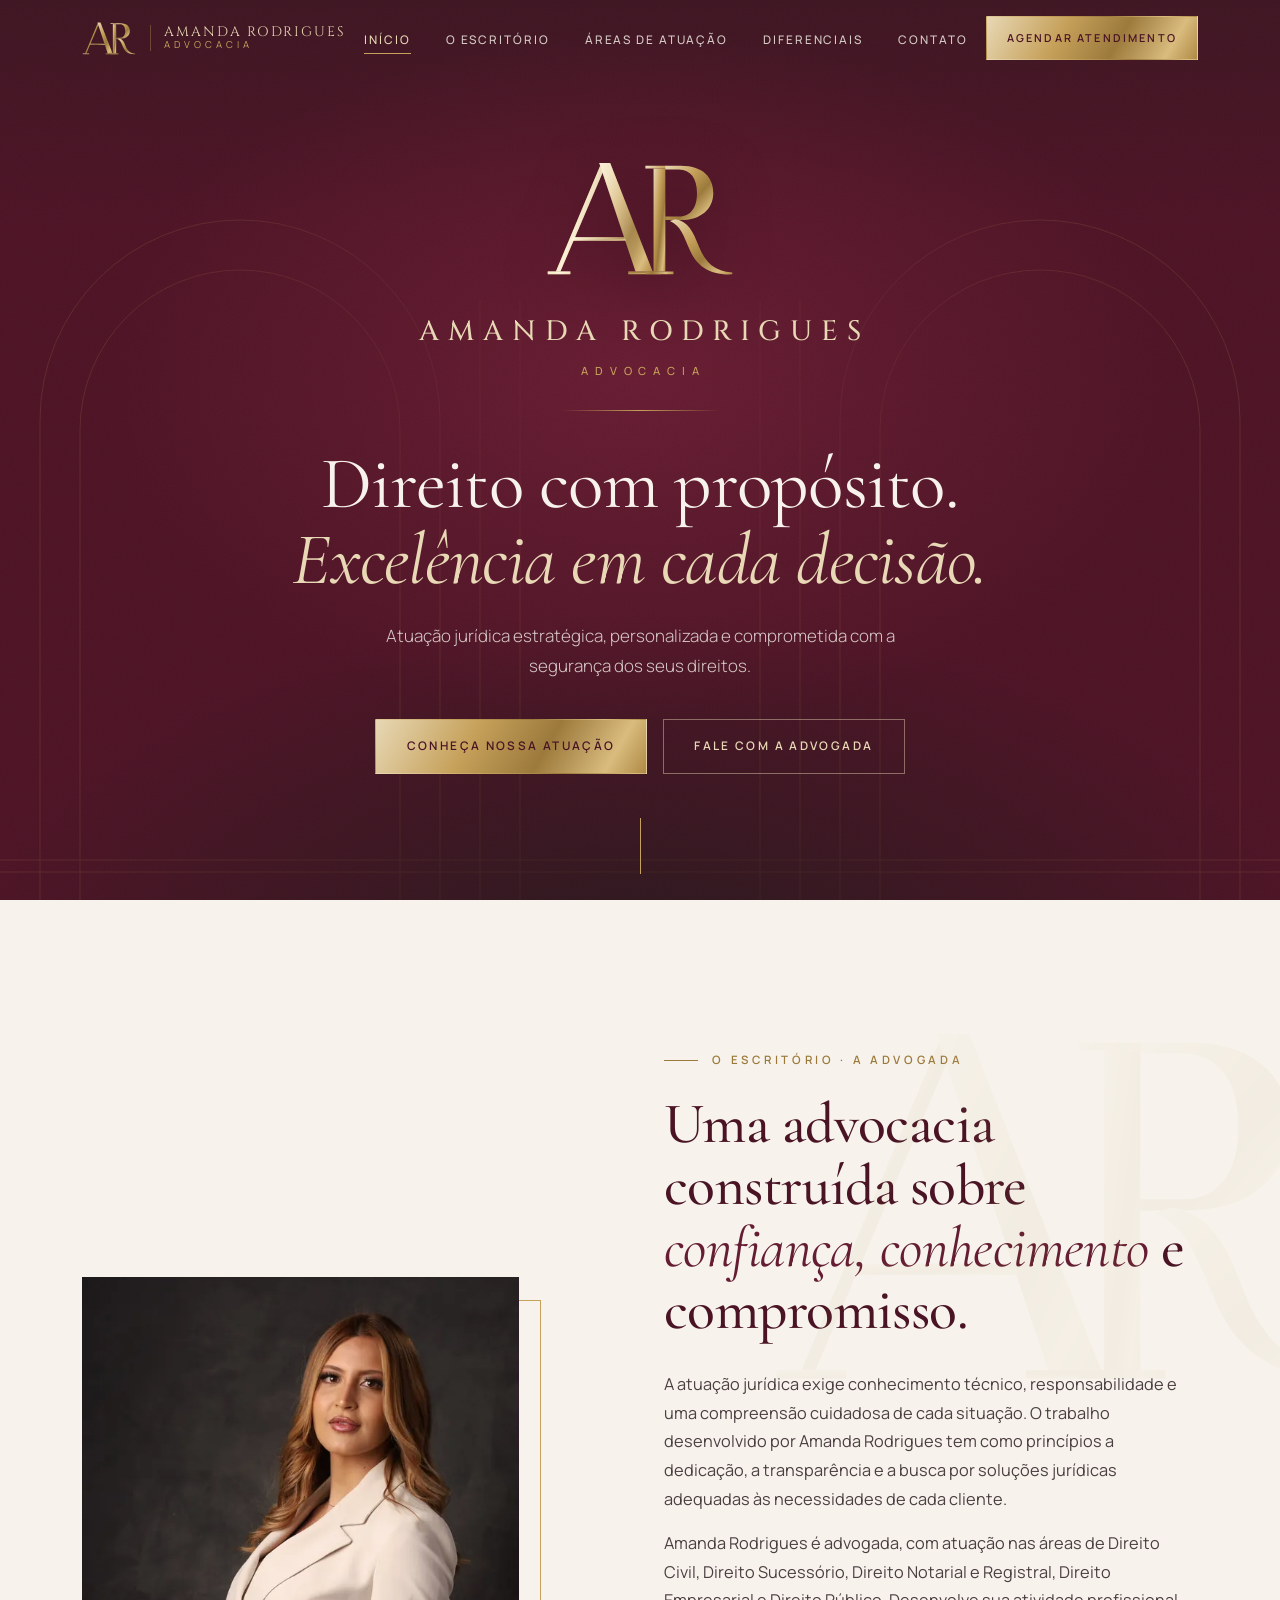
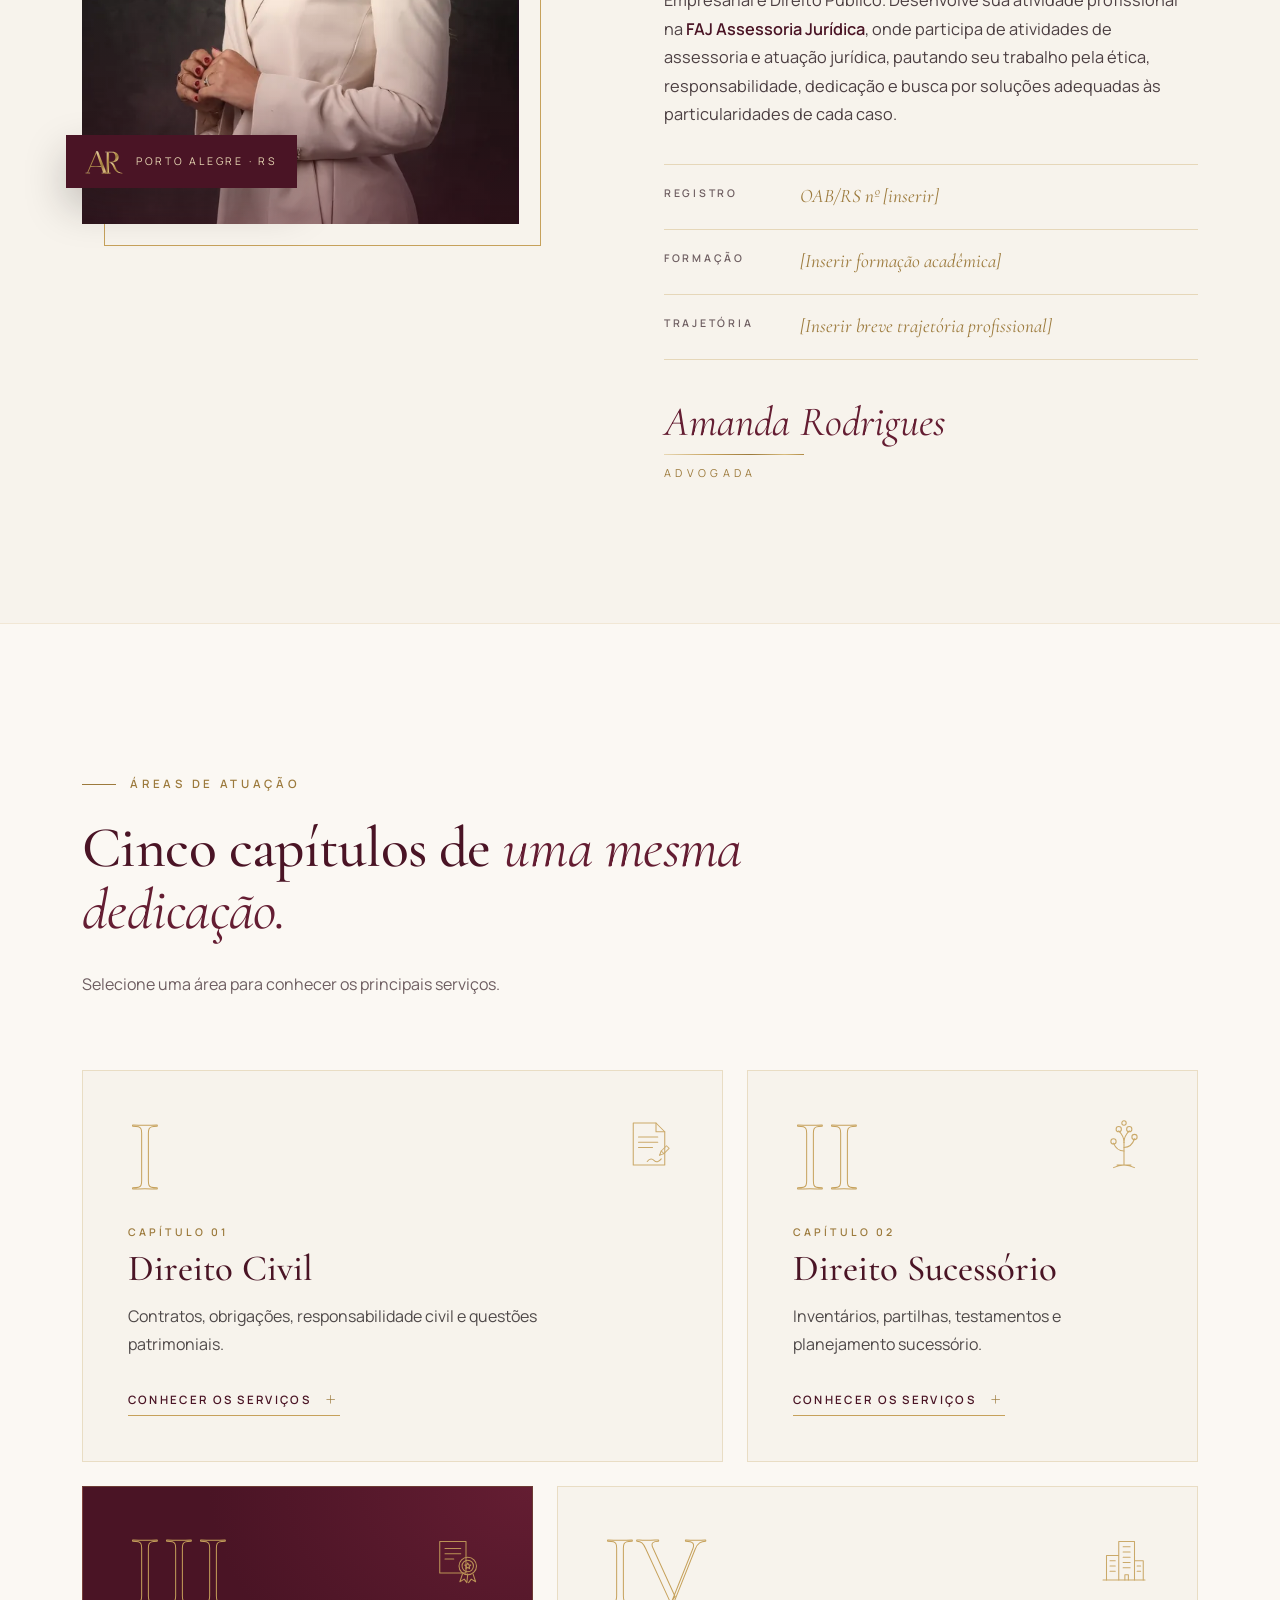
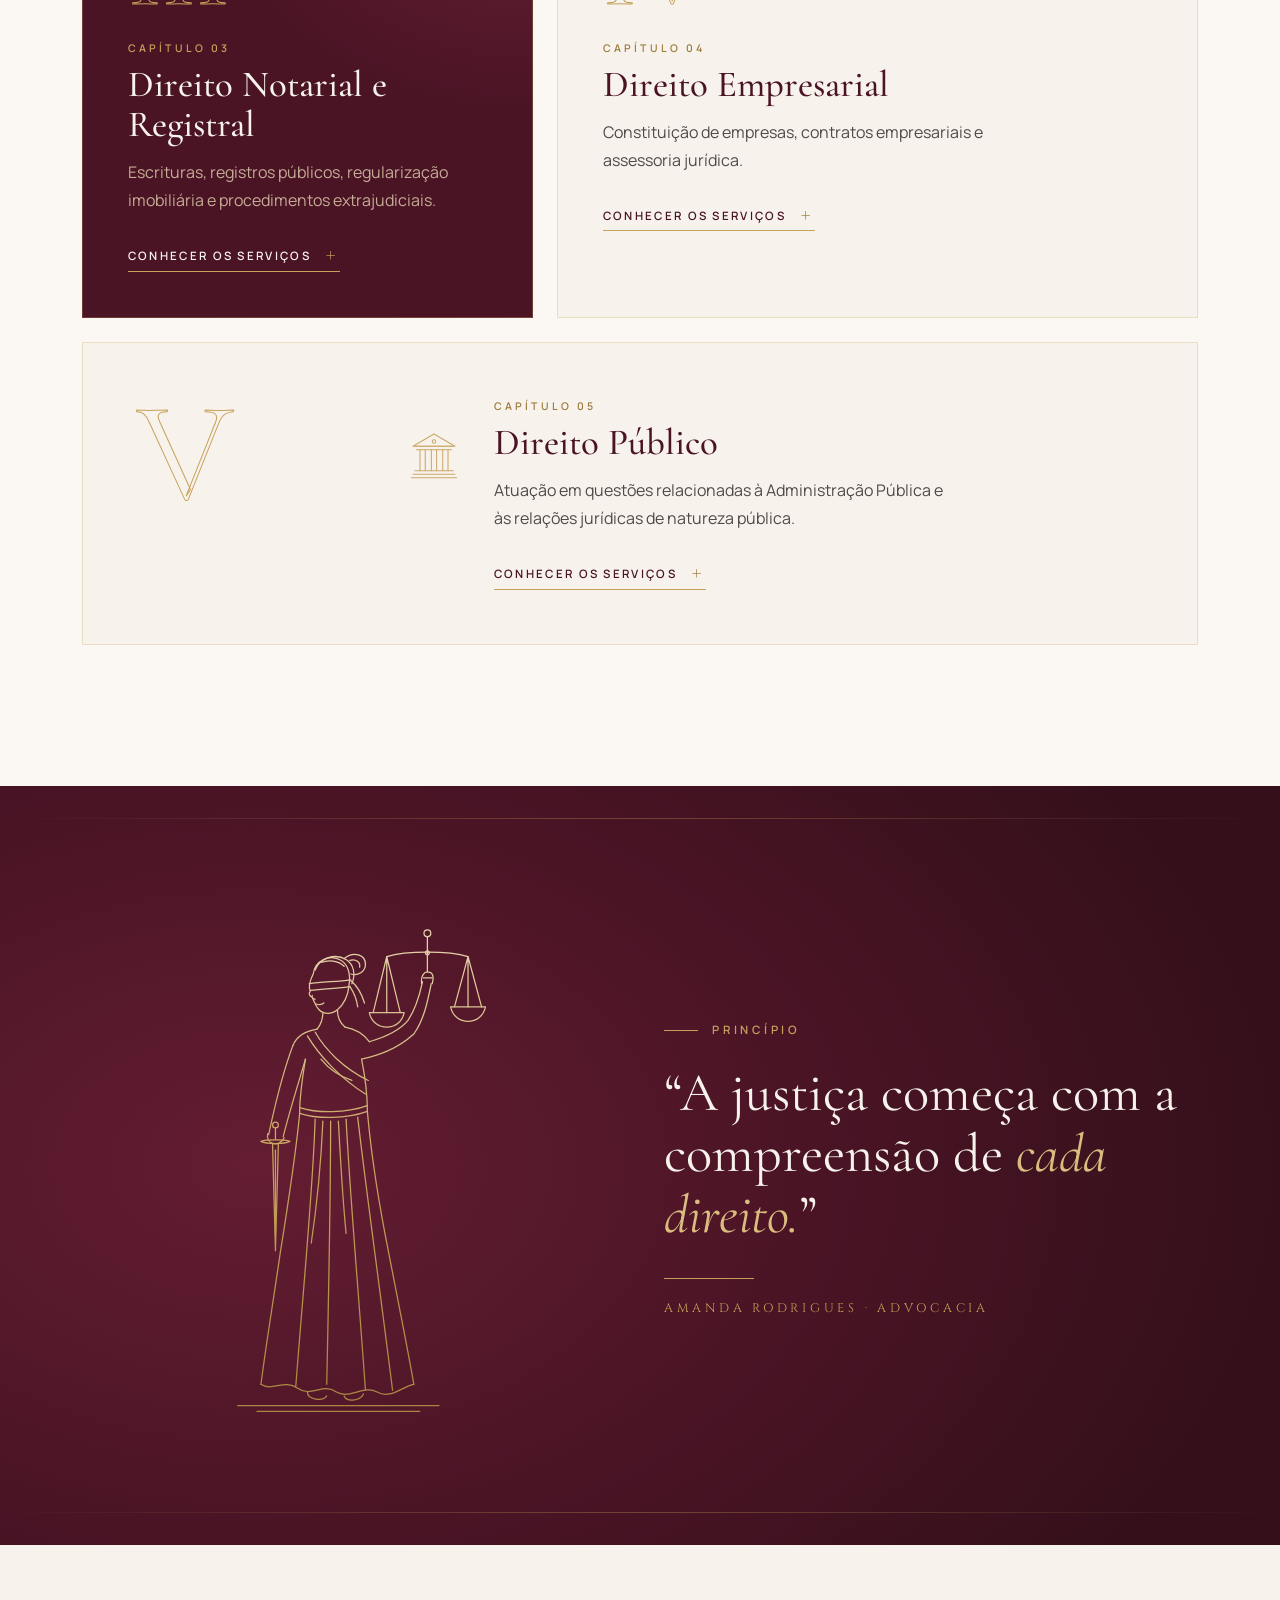
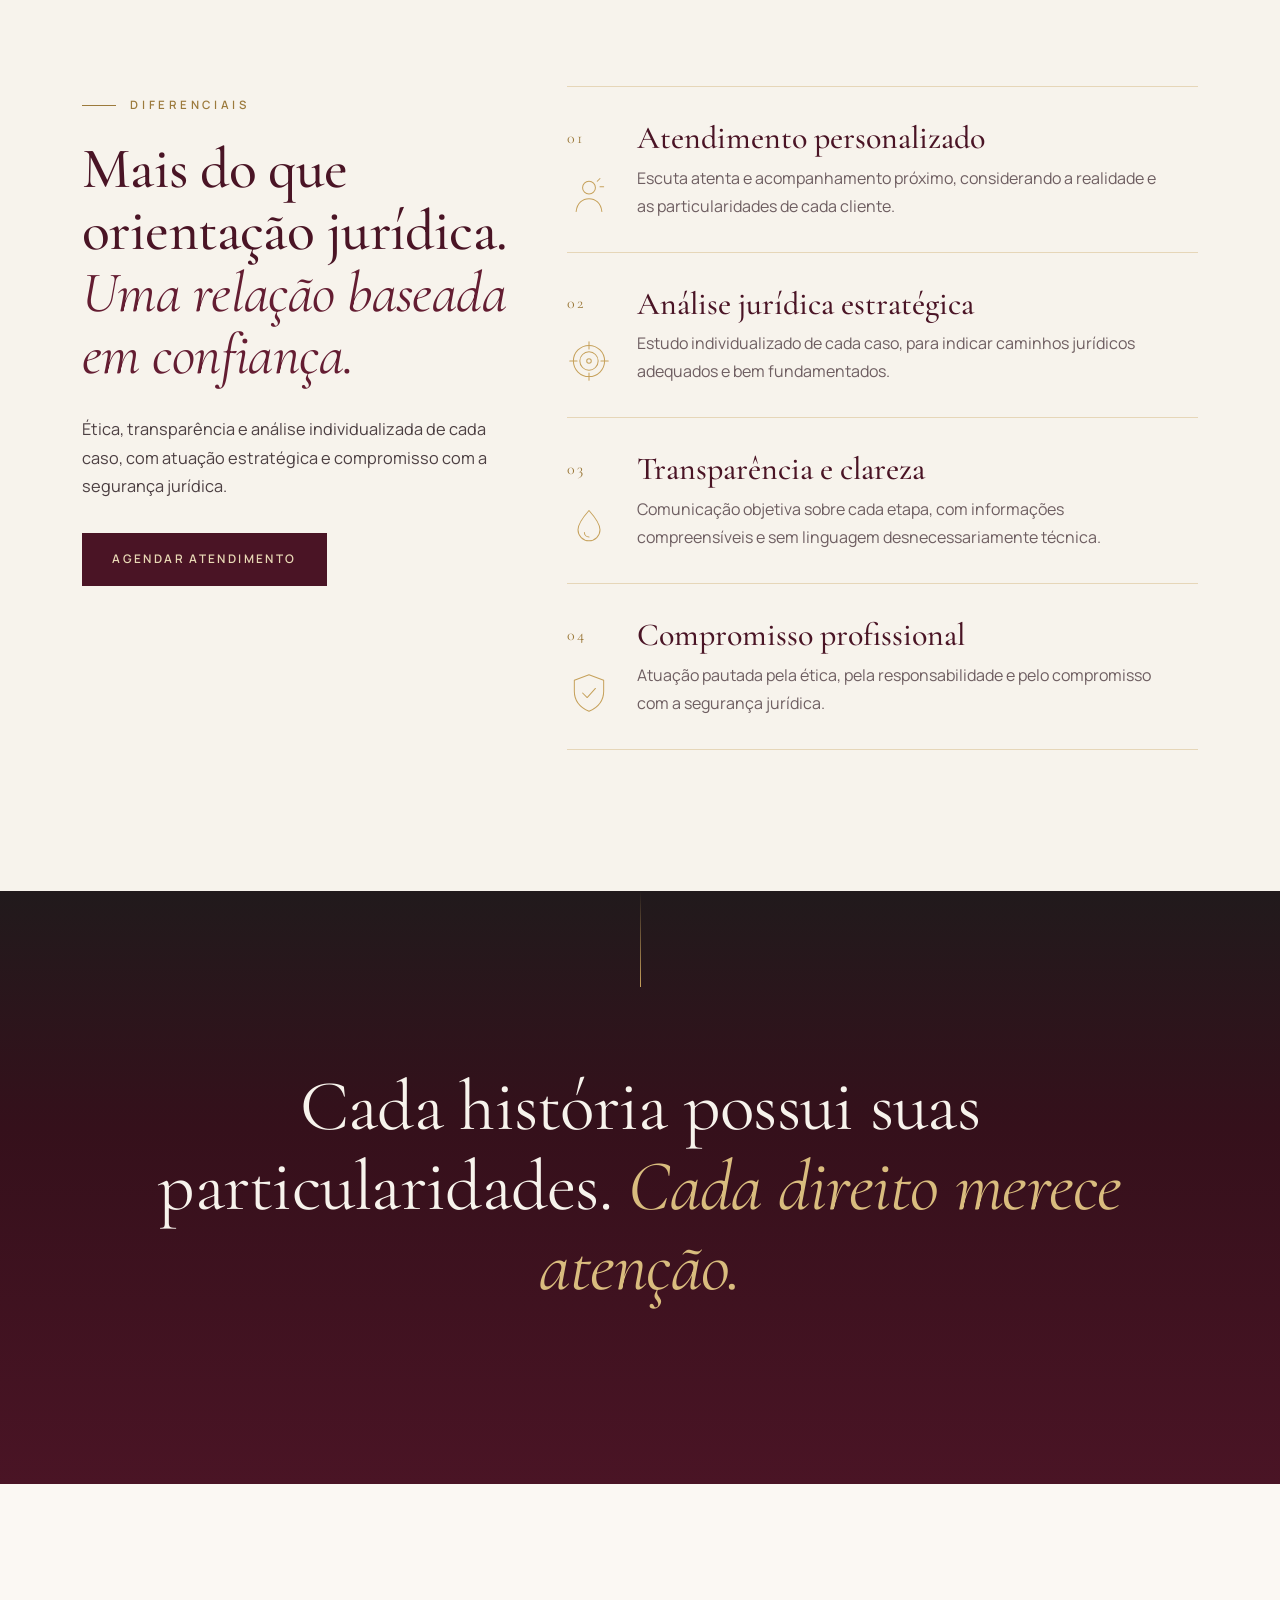
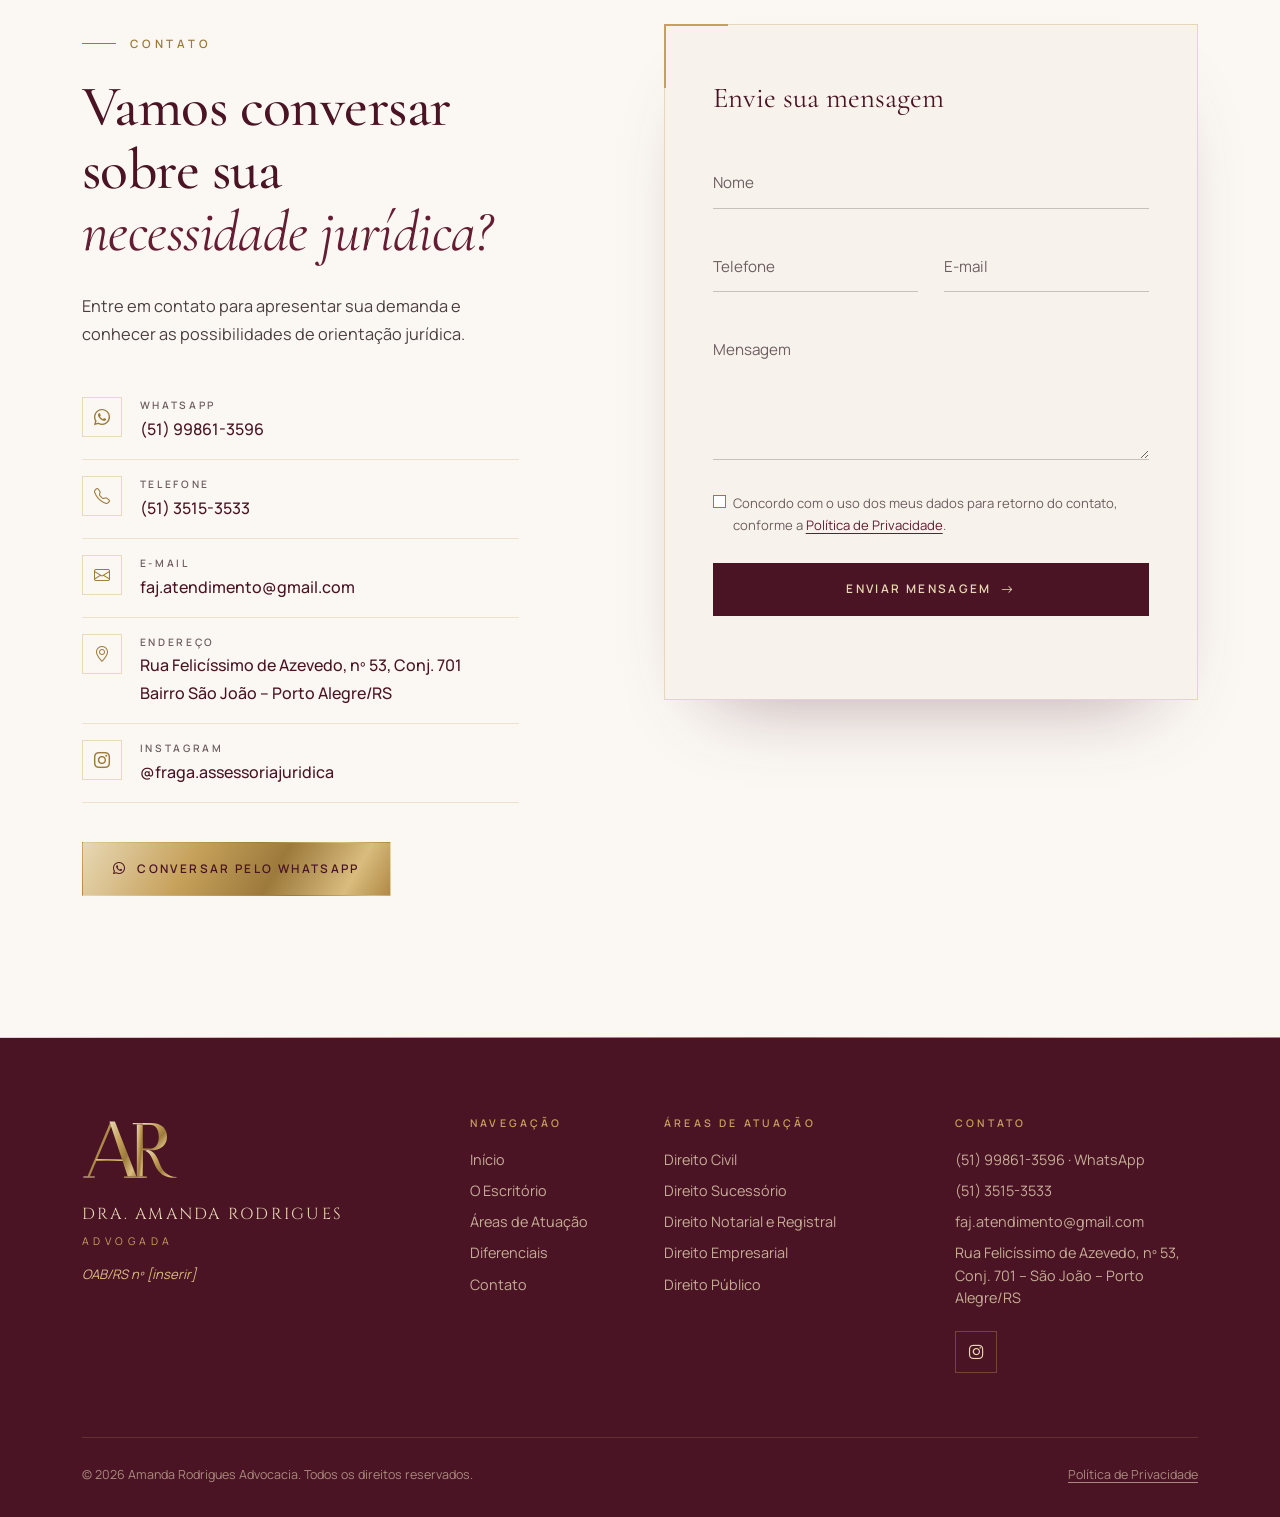
==== sites_clientes/amanda-rodrigues/site/index.html @ 47d26227 "Segundo cliente: site Amanda Rodrigues Advocacia dentro do portal - Site estático (ARsite) em sites_" ====
<!DOCTYPE html>
<html lang="pt-BR">
<head>
  <meta charset="UTF-8">
  <meta name="viewport" content="width=device-width, initial-scale=1">

  <!-- ===================== SEO ===================== -->
  <title>Amanda Rodrigues Advocacia | Advogada em Porto Alegre/RS</title>
  <meta name="description" content="Dra. Amanda Rodrigues, advogada em Porto Alegre/RS. Atuação em Direito Civil, Sucessório, Notarial e Registral, Empresarial e Público, com atendimento personalizado.">
  <meta name="author" content="Amanda Rodrigues Advocacia">
  <meta name="robots" content="index, follow">
  <meta name="theme-color" content="#4A1425">
  <!-- SUBSTITUIR "https://www.seudominio.com.br/" pelo domínio definitivo (aqui e nas tags abaixo) -->
  <link rel="canonical" href="https://www.seudominio.com.br/">

  <!-- Open Graph / redes sociais -->
  <meta property="og:type" content="website">
  <meta property="og:locale" content="pt_BR">
  <meta property="og:site_name" content="Amanda Rodrigues Advocacia">
  <meta property="og:title" content="Amanda Rodrigues Advocacia | Direito com propósito">
  <meta property="og:description" content="Atuação jurídica estratégica, personalizada e comprometida com a segurança dos seus direitos. Porto Alegre/RS.">
  <meta property="og:url" content="https://www.seudominio.com.br/">
  <meta property="og:image" content="https://www.seudominio.com.br/assets/img/branding/og-image.jpg">
  <meta property="og:image:width" content="1200">
  <meta property="og:image:height" content="630">
  <meta name="twitter:card" content="summary_large_image">

  <!-- Marca o documento como "com JavaScript" para ativar animações progressivas -->
  <script>document.documentElement.classList.add("js");</script>

  <!-- Ícones -->
  <link rel="icon" href="assets/img/branding/favicon.svg" type="image/svg+xml">
  <link rel="icon" href="assets/img/branding/favicon-32.png" sizes="32x32" type="image/png">
  <link rel="apple-touch-icon" href="assets/img/branding/apple-touch-icon.png">

  <!-- Fontes: Cormorant Garamond (editorial), Cinzel (nome/caixa-alta, como no cartão), Manrope (texto moderno) -->
  <link rel="preconnect" href="https://fonts.googleapis.com">
  <link rel="preconnect" href="https://fonts.gstatic.com" crossorigin>
  <link href="https://fonts.googleapis.com/css2?family=Cinzel:wght@500;600&family=Cormorant+Garamond:ital,wght@0,400;0,500;0,600;1,400;1,500&family=Manrope:wght@300;400;500;600&display=swap" rel="stylesheet">

  <!-- Bootstrap 5.3.3 + Bootstrap Icons 1.11.3 (hospedados localmente: sem dependência de CDN) -->
  <link rel="stylesheet" href="assets/vendor/bootstrap/bootstrap.min.css">
  <link rel="stylesheet" href="assets/vendor/bootstrap-icons/bootstrap-icons.min.css">

  <!-- Estilos do projeto -->
  <link rel="stylesheet" href="assets/css/style.css">

  <!-- Dados estruturados (Google) -->
  <script type="application/ld+json">
  {
    "@context": "https://schema.org",
    "@type": "LegalService",
    "name": "Amanda Rodrigues Advocacia",
    "description": "Advocacia em Direito Civil, Sucessório, Notarial e Registral, Empresarial e Público.",
    "url": "https://www.seudominio.com.br/",
    "image": "https://www.seudominio.com.br/assets/img/institucional/amanda-rodrigues-900.jpg",
    "telephone": "+55-51-3515-3533",
    "email": "faj.atendimento@gmail.com",
    "address": {
      "@type": "PostalAddress",
      "streetAddress": "Rua Felicíssimo de Azevedo, 53, Conj. 701",
      "addressLocality": "Porto Alegre",
      "addressRegion": "RS",
      "addressCountry": "BR"
    },
    "areaServed": "Porto Alegre/RS",
    "sameAs": ["https://www.instagram.com/fraga.assessoriajuridica/"]
  }
  </script>
</head>

<body>
  <a class="skip-link" href="#conteudo">Pular para o conteúdo</a>

  <!-- Símbolos SVG reutilizáveis (monograma AR) -->
  <svg width="0" height="0" class="visually-hidden" aria-hidden="true" focusable="false">
    <defs>
      <linearGradient id="ouro" x1="0" y1="0" x2="1" y2="1">
        <stop offset="0" stop-color="#E8D8B5"/><stop offset=".35" stop-color="#C6A15B"/>
        <stop offset=".62" stop-color="#9C7A3C"/><stop offset=".86" stop-color="#D9BC7E"/><stop offset="1" stop-color="#B08A45"/>
      </linearGradient>
      <symbol id="monograma" viewBox="0 0 210 140">
        <path d="M12 130 L17 130 L64 20 L61 13 Z"/>
        <path d="M60 10 L72 10 L119 130 L100 130 Z"/>
        <path d="M31 92 L88 92 L89.6 96 L29.3 96 Z"/>
        <path d="M3 130 H28 V133 H3 Z M92 130 H128 V133 H92 Z"/>
        <path d="M120 16 H133 V130 H120 Z"/>
        <path d="M111 13 H134 V16 H111 Z M111 130 H142 V133 H111 Z"/>
        <path fill-rule="evenodd" d="M133 13 H150 C176 13 186 27 186 43 C186 61 172 73 150 73 H133 V69 H148 C162 69 168 58 168 43 C168 27 161 17 148 17 H133 Z"/>
        <path d="M144 72 C158 74 164 86 170 102 C177 120 188 130 207 131 L207 133 C182 134 168 124 160 106 C153 90 150 79 138 74 Z"/>
      </symbol>
    </defs>
  </svg>

  <!-- ===================== MENU ===================== -->
  <header class="site-header" id="topo">
    <nav class="container-xl d-flex align-items-center justify-content-between" aria-label="Navegação principal">
      <a class="brand" href="#inicio" aria-label="Amanda Rodrigues Advocacia – início">
        <svg class="brand-mark" aria-hidden="true"><use href="#monograma" fill="url(#ouro)"/></svg>
        <span class="brand-text">
          <span class="brand-name">Amanda Rodrigues</span>
          <span class="brand-sub">Advocacia</span>
        </span>
      </a>

      <ul class="nav-links d-none d-lg-flex">
        <li><a href="#inicio">Início</a></li>
        <li><a href="#escritorio">O Escritório</a></li>
        <li><a href="#areas">Áreas de Atuação</a></li>
        <li><a href="#diferenciais">Diferenciais</a></li>
        <li><a href="#contato">Contato</a></li>
      </ul>

      <div class="d-flex align-items-center gap-3">
        <a class="btn-gold btn-sm-gold d-none d-md-inline-flex" href="#contato">Agendar atendimento</a>
        <button class="menu-toggle d-lg-none" type="button" data-bs-toggle="offcanvas" data-bs-target="#menuMobile" aria-controls="menuMobile" aria-label="Abrir menu">
          <span></span><span></span><span></span>
        </button>
      </div>
    </nav>
  </header>

  <!-- Menu lateral (celular/tablet) -->
  <div class="offcanvas offcanvas-end menu-mobile" tabindex="-1" id="menuMobile" aria-labelledby="menuMobileTitulo">
    <div class="offcanvas-header">
      <svg class="brand-mark" aria-hidden="true"><use href="#monograma" fill="url(#ouro)"/></svg>
      <h2 class="visually-hidden" id="menuMobileTitulo">Menu</h2>
      <button type="button" class="menu-close" data-bs-dismiss="offcanvas" aria-label="Fechar menu"><i class="bi bi-x-lg"></i></button>
    </div>
    <div class="offcanvas-body d-flex flex-column">
      <ol class="menu-mobile-links">
        <li><a href="#inicio" data-bs-dismiss="offcanvas"><span>01</span>Início</a></li>
        <li><a href="#escritorio" data-bs-dismiss="offcanvas"><span>02</span>O Escritório</a></li>
        <li><a href="#areas" data-bs-dismiss="offcanvas"><span>03</span>Áreas de Atuação</a></li>
        <li><a href="#diferenciais" data-bs-dismiss="offcanvas"><span>04</span>Diferenciais</a></li>
        <li><a href="#contato" data-bs-dismiss="offcanvas"><span>05</span>Contato</a></li>
      </ol>
      <div class="mt-auto">
        <a class="btn-gold w-100 justify-content-center" href="#contato" data-bs-dismiss="offcanvas">Agendar atendimento</a>
        <p class="menu-mobile-contato">
          <a href="tel:+555135153533">(51) 3515-3533</a> · <a href="https://wa.me/5551998613596" target="_blank" rel="noopener">WhatsApp</a><br>
          <a href="mailto:faj.atendimento@gmail.com">faj.atendimento@gmail.com</a>
        </p>
      </div>
    </div>
  </div>

  <main id="conteudo">

    <!-- ===================== 1. ABERTURA ===================== -->
    <section class="hero" id="inicio" aria-label="Apresentação">
      <!-- Fundo: textura + composição arquitetônica em linhas -->
      <div class="hero-bg" aria-hidden="true">
        <svg class="hero-arch" viewBox="0 0 1440 900" preserveAspectRatio="xMidYMid slice">
          <g fill="none" stroke="#C6A15B" stroke-width="1">
            <path d="M120 900V420a200 200 0 0 1 400 0v480"/>
            <path d="M160 900V430a160 160 0 0 1 320 0v470"/>
            <path d="M920 900V420a200 200 0 0 1 400 0v480"/>
            <path d="M960 900V430a160 160 0 0 1 320 0v470"/>
            <path d="M0 860H1440M0 872H1440"/>
            <path d="M560 900V300M880 900V300M600 900V300M840 900V300"/>
          </g>
        </svg>
        <div class="hero-glow"></div>
        <div class="hero-grain"></div>
      </div>

      <div class="container hero-inner text-center">
        <div class="hero-mark" aria-hidden="true">
          <svg viewBox="0 0 210 140">
            <defs>
              <!-- reflexo dourado que percorre as letras -->
              <linearGradient id="brilho" gradientUnits="userSpaceOnUse" x1="-260" y1="0" x2="-120" y2="40">
                <stop offset="0" stop-color="#FFF6DF" stop-opacity="0"/>
                <stop offset=".5" stop-color="#FFF6DF" stop-opacity=".95"/>
                <stop offset="1" stop-color="#FFF6DF" stop-opacity="0"/>
                <animate id="brilhoA" attributeName="x1" values="-260;300" dur="2.2s" begin="1.4s;brilhoA.end+7s" fill="freeze"/>
                <animate attributeName="x2" values="-120;440" dur="2.2s" begin="1.4s;brilhoA.end+7s" fill="freeze"/>
              </linearGradient>
            </defs>
            <use href="#monograma" fill="url(#ouro)"/>
            <use href="#monograma" fill="url(#brilho)"/>
          </svg>
        </div>
        <p class="hero-name"><span>Amanda Rodrigues</span></p>
        <p class="hero-sub">Advocacia</p>
        <span class="hero-line" aria-hidden="true"></span>

        <h1 class="hero-title">Direito com propósito.<br><em>Excelência em cada decisão.</em></h1>
        <p class="hero-lead">Atuação jurídica estratégica, personalizada e comprometida com a segurança dos seus direitos.</p>

        <div class="hero-ctas">
          <a class="btn-gold" href="#areas">Conheça nossa atuação</a>
          <a class="btn-ghost" href="#contato">Fale com a advogada</a>
        </div>
      </div>

      <a class="hero-scroll" href="#escritorio" aria-label="Rolar para a próxima seção"><span></span></a>
    </section>

    <!-- ===================== 2. INSTITUCIONAL ===================== -->
    <section class="about section-pad" id="escritorio" aria-labelledby="about-title">
      <div class="container">
        <div class="row g-5 align-items-center">
          <div class="col-lg-5 reveal" data-reveal="left">
            <figure class="about-photo">
              <span class="about-frame" aria-hidden="true"></span>
              <!-- Foto profissional (pode ser substituída mantendo os mesmos nomes de arquivo) -->
              <picture>
                <source type="image/webp" srcset="assets/img/institucional/amanda-rodrigues-600.webp 600w, assets/img/institucional/amanda-rodrigues-900.webp 900w" sizes="(min-width: 992px) 40vw, 90vw">
                <img src="assets/img/institucional/amanda-rodrigues-900.jpg" srcset="assets/img/institucional/amanda-rodrigues-600.jpg 600w, assets/img/institucional/amanda-rodrigues-900.jpg 900w" sizes="(min-width: 992px) 40vw, 90vw" width="900" height="1351" loading="lazy" decoding="async" alt="Dra. Amanda Rodrigues, advogada, em retrato profissional">
              </picture>
              <figcaption class="about-tag">
                <svg aria-hidden="true"><use href="#monograma" fill="url(#ouro)"/></svg>
                <span>Porto Alegre · RS</span>
              </figcaption>
            </figure>
          </div>

          <div class="col-lg-6 offset-lg-1">
            <p class="eyebrow reveal">O Escritório · A Advogada</p>
            <h2 class="section-title reveal" id="about-title">Uma advocacia construída sobre <em>confiança, conhecimento</em> e compromisso.</h2>
            <p class="about-text reveal">A atuação jurídica exige conhecimento técnico, responsabilidade e uma compreensão cuidadosa de cada situação. O trabalho desenvolvido por Amanda Rodrigues tem como princípios a dedicação, a transparência e a busca por soluções jurídicas adequadas às necessidades de cada cliente.</p>
            <p class="about-text reveal">Amanda Rodrigues é advogada, com atuação nas áreas de Direito Civil, Direito Sucessório, Direito Notarial e Registral, Direito Empresarial e Direito Público. Desenvolve sua atividade profissional na <strong>FAJ Assessoria Jurídica</strong>, onde participa de atividades de assessoria e atuação jurídica, pautando seu trabalho pela ética, responsabilidade, dedicação e busca por soluções adequadas às particularidades de cada caso.</p>

            <!--
              ESPAÇO RESERVADO: formação, trajetória e registro na OAB.
              Preencha com as informações reais da advogada antes de publicar.
              (O número de inscrição na OAB é obrigatório na publicidade da advocacia.)
            -->
            <dl class="about-facts reveal">
              <div><dt>Registro</dt><dd data-placeholder>OAB/RS nº [inserir]</dd></div>
              <div><dt>Formação</dt><dd data-placeholder>[Inserir formação acadêmica]</dd></div>
              <div><dt>Trajetória</dt><dd data-placeholder>[Inserir breve trajetória profissional]</dd></div>
            </dl>

            <div class="signature reveal">
              <span class="signature-name">Amanda Rodrigues</span>
              <span class="signature-role">Advogada</span>
            </div>
          </div>
        </div>
      </div>
    </section>

    <!-- ===================== 3. ÁREAS DE ATUAÇÃO ===================== -->
    <section class="areas section-pad" id="areas" aria-labelledby="areas-title">
      <div class="container">
        <header class="areas-head">
          <p class="eyebrow reveal">Áreas de Atuação</p>
          <h2 class="section-title reveal" id="areas-title">Cinco capítulos de <em>uma mesma dedicação.</em></h2>
          <p class="areas-intro reveal">Selecione uma área para conhecer os principais serviços.</p>
        </header>

        <div class="chapters">
          <!-- Capítulo I -->
          <article class="chapter chapter--wide reveal" id="direito-civil">
            <div class="chapter-top">
              <span class="chapter-num" aria-hidden="true">I</span>
              <img class="chapter-icon" src="assets/img/areas-atuacao/direito-civil.svg" alt="" width="64" height="64" loading="lazy">
            </div>
            <p class="chapter-label">Capítulo 01</p>
            <h3 class="chapter-title">Direito Civil</h3>
            <p class="chapter-desc">Contratos, obrigações, responsabilidade civil e questões patrimoniais.</p>
            <button class="chapter-toggle" type="button" aria-expanded="false" aria-controls="srv-civil">
              <span>Conhecer os serviços</span><i class="bi bi-plus-lg" aria-hidden="true"></i>
            </button>
            <div class="chapter-panel" id="srv-civil"><div class="chapter-panel-inner">
              <ul>
                <li>Elaboração e análise de contratos</li>
                <li>Obrigações e relações civis</li>
                <li>Responsabilidade civil</li>
                <li>Questões patrimoniais</li>
                <li>Indenizações e conflitos civis</li>
              </ul>
              <a class="chapter-cta" data-wa="Olá, Dra. Amanda! Vim pelo site e gostaria de orientação em Direito Civil." href="https://wa.me/5551998613596">Conversar sobre esta área <i class="bi bi-arrow-right"></i></a></div>
            </div>
          </article>

          <!-- Capítulo II -->
          <article class="chapter chapter--tall reveal" id="direito-sucessorio">
            <div class="chapter-top">
              <span class="chapter-num" aria-hidden="true">II</span>
              <img class="chapter-icon" src="assets/img/areas-atuacao/direito-sucessorio.svg" alt="" width="64" height="64" loading="lazy">
            </div>
            <p class="chapter-label">Capítulo 02</p>
            <h3 class="chapter-title">Direito Sucessório</h3>
            <p class="chapter-desc">Inventários, partilhas, testamentos e planejamento sucessório.</p>
            <button class="chapter-toggle" type="button" aria-expanded="false" aria-controls="srv-sucessorio">
              <span>Conhecer os serviços</span><i class="bi bi-plus-lg" aria-hidden="true"></i>
            </button>
            <div class="chapter-panel" id="srv-sucessorio"><div class="chapter-panel-inner">
              <ul>
                <li>Inventários judiciais e extrajudiciais</li>
                <li>Partilha de bens</li>
                <li>Testamentos</li>
                <li>Planejamento sucessório</li>
                <li>Orientação jurídica para herdeiros</li>
              </ul>
              <a class="chapter-cta" data-wa="Olá, Dra. Amanda! Vim pelo site e gostaria de orientação em Direito Sucessório." href="https://wa.me/5551998613596">Conversar sobre esta área <i class="bi bi-arrow-right"></i></a></div>
            </div>
          </article>

          <!-- Capítulo III -->
          <article class="chapter chapter--dark reveal" id="direito-notarial-registral">
            <div class="chapter-top">
              <span class="chapter-num" aria-hidden="true">III</span>
              <img class="chapter-icon" src="assets/img/areas-atuacao/direito-notarial-registral.svg" alt="" width="64" height="64" loading="lazy">
            </div>
            <p class="chapter-label">Capítulo 03</p>
            <h3 class="chapter-title">Direito Notarial e Registral</h3>
            <p class="chapter-desc">Escrituras, registros públicos, regularização imobiliária e procedimentos extrajudiciais.</p>
            <button class="chapter-toggle" type="button" aria-expanded="false" aria-controls="srv-notarial">
              <span>Conhecer os serviços</span><i class="bi bi-plus-lg" aria-hidden="true"></i>
            </button>
            <div class="chapter-panel" id="srv-notarial"><div class="chapter-panel-inner">
              <ul>
                <li>Escrituras públicas</li>
                <li>Registros públicos</li>
                <li>Regularização imobiliária</li>
                <li>Retificações registrais</li>
                <li>Procedimentos extrajudiciais</li>
              </ul>
              <a class="chapter-cta" data-wa="Olá, Dra. Amanda! Vim pelo site e gostaria de orientação em Direito Notarial e Registral." href="https://wa.me/5551998613596">Conversar sobre esta área <i class="bi bi-arrow-right"></i></a></div>
            </div>
          </article>

          <!-- Capítulo IV -->
          <article class="chapter reveal" id="direito-empresarial">
            <div class="chapter-top">
              <span class="chapter-num" aria-hidden="true">IV</span>
              <img class="chapter-icon" src="assets/img/areas-atuacao/direito-empresarial.svg" alt="" width="64" height="64" loading="lazy">
            </div>
            <p class="chapter-label">Capítulo 04</p>
            <h3 class="chapter-title">Direito Empresarial</h3>
            <p class="chapter-desc">Constituição de empresas, contratos empresariais e assessoria jurídica.</p>
            <button class="chapter-toggle" type="button" aria-expanded="false" aria-controls="srv-empresarial">
              <span>Conhecer os serviços</span><i class="bi bi-plus-lg" aria-hidden="true"></i>
            </button>
            <div class="chapter-panel" id="srv-empresarial"><div class="chapter-panel-inner">
              <ul>
                <li>Constituição de empresas</li>
                <li>Contratos empresariais</li>
                <li>Assessoria jurídica empresarial</li>
                <li>Organização societária</li>
                <li>Consultoria preventiva</li>
              </ul>
              <a class="chapter-cta" data-wa="Olá, Dra. Amanda! Vim pelo site e gostaria de orientação em Direito Empresarial." href="https://wa.me/5551998613596">Conversar sobre esta área <i class="bi bi-arrow-right"></i></a></div>
            </div>
          </article>

          <!-- Capítulo V -->
          <article class="chapter chapter--full reveal" id="direito-publico">
            <div class="chapter-top">
              <span class="chapter-num" aria-hidden="true">V</span>
              <img class="chapter-icon" src="assets/img/areas-atuacao/direito-publico.svg" alt="" width="64" height="64" loading="lazy">
            </div>
            <div class="chapter-body">
              <p class="chapter-label">Capítulo 05</p>
              <h3 class="chapter-title">Direito Público</h3>
              <p class="chapter-desc">Atuação em questões relacionadas à Administração Pública e às relações jurídicas de natureza pública.</p>
              <button class="chapter-toggle" type="button" aria-expanded="false" aria-controls="srv-publico">
                <span>Conhecer os serviços</span><i class="bi bi-plus-lg" aria-hidden="true"></i>
              </button>
              <div class="chapter-panel" id="srv-publico"><div class="chapter-panel-inner">
                <ul>
                  <li>Direito administrativo</li>
                  <li>Processos administrativos</li>
                  <li>Licitações e contratos administrativos</li>
                  <li>Relações com a Administração Pública</li>
                  <li>Consultoria em questões de Direito Público</li>
                </ul>
                <a class="chapter-cta" data-wa="Olá, Dra. Amanda! Vim pelo site e gostaria de orientação em Direito Público." href="https://wa.me/5551998613596">Conversar sobre esta área <i class="bi bi-arrow-right"></i></a></div>
              </div>
            </div>
          </article>
        </div>
      </div>
    </section>

    <!-- ===================== 4. DEUSA DA JUSTIÇA ===================== -->
    <section class="justice" aria-labelledby="justice-quote">
      <div class="container">
        <div class="row align-items-center g-5">
          <div class="col-md-5 col-lg-4 offset-lg-1 text-center">
            <div class="justice-art" aria-hidden="true">
              <svg class="justice-svg" viewBox="0 0 310 520" focusable="false">
                <defs>
                <linearGradient id="dg2" gradientUnits="userSpaceOnUse" x1="0" y1="0" x2="0" y2="520">
                <stop offset="0" stop-color="#E8D8B5"/><stop offset=".5" stop-color="#C6A15B"/><stop offset="1" stop-color="#A9853F"/>
                </linearGradient>
                </defs>
                <g fill="none" stroke="url(#dg2)" stroke-width="1.3" stroke-linecap="round" stroke-linejoin="round">
                <path class="ln" pathLength="1" d="M118 62 C120 48 134 42 145 47 C154 51 157 62 155 74 C154 84 150 93 143 99 C137 104 129 104 124 99 C120 95 119 90 117 86 C114 85 113 82 115 80 C113 76 114 70 118 62"/>
                <path class="ln" pathLength="1" d="M120 58 C124 46 140 40 152 47 C160 52 162 62 158 72"/>
                <path class="ln" pathLength="1" d="M150 46 C160 38 172 42 172 52 C172 60 164 64 157 62"/>
                <path class="ln" pathLength="1" d="M156 48 C162 46 167 50 166 55"/>
                <path class="ln" pathLength="1" d="M126 50 C134 47 144 48 150 54"/>
                <path class="ln" pathLength="1" d="M114 72 C126 70 142 70 157 68"/>
                <path class="ln" pathLength="1" d="M115 79 C128 77 143 77 156 75"/>
                <path class="ln" pathLength="1" d="M157 69 C163 74 168 82 171 92"/>
                <path class="ln" pathLength="1" d="M156 75 C160 81 163 88 164 96"/>
                <path class="ln" pathLength="1" d="M117 84 C116 87 118 88 120 88"/>
                <path class="ln" pathLength="1" d="M121 93 C124 94 127 94 129 92"/>
                <path class="ln" pathLength="1" d="M128 102 C128 108 126 114 122 119"/>
                <path class="ln" pathLength="1" d="M143 99 C143 107 146 113 151 117"/>
                <path class="ln" pathLength="1" d="M122 119 C110 121 101 126 97 136"/>
                <path class="ln" pathLength="1" d="M151 117 C162 119 170 124 176 132"/>
                <path class="ln" pathLength="1" d="M176 132 C190 128 206 122 216 110 C224 98 228 84 231 70"/>
                <path class="ln" pathLength="1" d="M168 150 C186 146 204 140 222 124 C232 110 236 92 240 72"/>
                <path class="ln" pathLength="1" d="M 230 72 C 229 64 233 59 237 60 C 242 60 243 66 241 72"/>
                <path class="ln" pathLength="1" d="M 232 66 H 241"/>
                <path class="ln" pathLength="1" d="M 236 60 V 24"/>
                <circle class="ln" pathLength="1" cx="236" cy="20" r="3.5"/>
                <path class="ln" pathLength="1" d="M 194 44 C 214 38 258 38 278 44"/>
                <circle class="ln" pathLength="1" cx="236" cy="40" r="2"/>
                <path class="ln" pathLength="1" d="M 194 44 L 180 102 M 194 44 L 208 102 M 194 44 V 102"/>
                <path class="ln" pathLength="1" d="M 176 102 H 212 C 210 112 202 117 194 117 C 186 117 178 112 176 102"/>
                <path class="ln" pathLength="1" d="M 278 44 L 264 96 M 278 44 L 292 96 M 278 44 V 96"/>
                <path class="ln" pathLength="1" d="M 260 96 H 296 C 294 106 286 111 278 111 C 270 111 262 106 260 96"/>
                <path class="ln" pathLength="1" d="M97 136 C88 160 80 190 72 228"/>
                <path class="ln" pathLength="1" d="M110 150 C103 174 94 202 87 230"/>
                <path class="ln" pathLength="1" d="M71 227 C68 238 84 242 88 231"/>
                <circle class="ln" pathLength="1" cx="79" cy="218" r="3"/>
                <path class="ln" pathLength="1" d="M79 221 V233"/>
                <path class="ln" pathLength="1" d="M64 235 C70 233 88 233 94 235 C88 238 70 238 64 235"/>
                <path class="ln" pathLength="1" d="M76 238 L79 348 L82 238"/>
                <path class="ln" pathLength="1" d="M79 244 V330"/>
                <path class="ln" pathLength="1" d="M112 126 C124 146 146 170 172 186"/>
                <path class="ln" pathLength="1" d="M120 122 C130 140 150 160 175 172"/>
                <path class="ln" pathLength="1" d="M126 150 C134 160 146 168 158 172"/>
                <path class="ln" pathLength="1" d="M104 200 C122 206 152 206 174 198"/>
                <path class="ln" pathLength="1" d="M104 206 C122 212 152 212 174 204"/>
                <path class="ln" pathLength="1" d="M110 150 C106 174 104 196 104 206 C100 250 92 300 84 350 C78 392 70 440 64 486"/>
                <path class="ln" pathLength="1" d="M168 150 C172 170 174 186 174 204 C178 250 186 300 196 350 C204 392 214 440 222 486"/>
                <path class="ln" pathLength="1" d="M64 486 C76 494 88 480 102 490 C116 500 128 484 142 494 C156 502 170 486 184 494 C198 502 210 488 222 486"/>
                <path class="ln" pathLength="1" d="M120 212 C118 280 110 360 100 488"/>
                <path class="ln" pathLength="1" d="M136 214 C136 300 134 390 132 486"/>
                <path class="ln" pathLength="1" d="M152 212 C156 290 164 380 172 492"/>
                <path class="ln" pathLength="1" d="M164 210 C172 280 186 380 200 492"/>
                <path class="ln" pathLength="1" d="M128 214 C126 260 122 300 116 340"/>
                <path class="ln" pathLength="1" d="M144 214 C146 250 148 290 152 330"/>
                <path class="ln" pathLength="1" d="M112 494 C112 502 128 504 132 498"/>
                <path class="ln" pathLength="1" d="M150 498 C152 504 166 504 170 496"/>
                <path class="ln" pathLength="1" d="M40 508 H248"/>
                <path class="ln" pathLength="1" d="M60 514 H228"/>
                </g>
</svg>
            </div>
          </div>
          <div class="col-md-7 col-lg-6 offset-lg-1">
            <p class="eyebrow eyebrow--light reveal">Princípio</p>
            <blockquote class="justice-quote reveal" id="justice-quote">
              <p>“A justiça começa com a compreensão de <em>cada direito.</em>”</p>
            </blockquote>
            <span class="justice-rule reveal" aria-hidden="true"></span>
            <p class="justice-sign reveal">Amanda Rodrigues · Advocacia</p>
          </div>
        </div>
      </div>
    </section>

    <!-- ===================== 5. DIFERENCIAIS ===================== -->
    <section class="diffs section-pad" id="diferenciais" aria-labelledby="diffs-title">
      <div class="container">
        <div class="row g-5">
          <div class="col-lg-5">
            <div class="diffs-head">
              <p class="eyebrow reveal">Diferenciais</p>
              <h2 class="section-title reveal" id="diffs-title">Mais do que orientação jurídica. <em>Uma relação baseada em confiança.</em></h2>
              <p class="about-text reveal">Ética, transparência e análise individualizada de cada caso, com atuação estratégica e compromisso com a segurança jurídica.</p>
              <a class="btn-wine reveal" href="#contato">Agendar atendimento</a>
            </div>
          </div>
          <div class="col-lg-7">
            <ol class="diff-list">
              <li class="diff reveal">
                <span class="diff-num">01</span>
                <svg class="diff-icon" viewBox="0 0 48 48" aria-hidden="true"><circle cx="24" cy="16" r="7"/><path d="M10 42c1-9 7-14 14-14s13 5 14 14"/><path d="M33 9l3-3M36 15h4"/></svg>
                <div><h3>Atendimento personalizado</h3><p>Escuta atenta e acompanhamento próximo, considerando a realidade e as particularidades de cada cliente.</p></div>
              </li>
              <li class="diff reveal">
                <span class="diff-num">02</span>
                <svg class="diff-icon" viewBox="0 0 48 48" aria-hidden="true"><circle cx="24" cy="24" r="17"/><circle cx="24" cy="24" r="10"/><circle cx="24" cy="24" r="2.5"/><path d="M24 3v8M24 37v8M3 24h8M37 24h8"/></svg>
                <div><h3>Análise jurídica estratégica</h3><p>Estudo individualizado de cada caso, para indicar caminhos jurídicos adequados e bem fundamentados.</p></div>
              </li>
              <li class="diff reveal">
                <span class="diff-num">03</span>
                <svg class="diff-icon" viewBox="0 0 48 48" aria-hidden="true"><path d="M24 6c-8 9-12 15-12 21a12 12 0 0 0 24 0c0-6-4-12-12-21z"/><path d="M19 30a5 5 0 0 0 5 5"/></svg>
                <div><h3>Transparência e clareza</h3><p>Comunicação objetiva sobre cada etapa, com informações compreensíveis e sem linguagem desnecessariamente técnica.</p></div>
              </li>
              <li class="diff reveal">
                <span class="diff-num">04</span>
                <svg class="diff-icon" viewBox="0 0 48 48" aria-hidden="true"><path d="M24 4l16 6v12c0 11-7 18-16 22C15 40 8 33 8 22V10z"/><path d="M17 24l5 5 9-10"/></svg>
                <div><h3>Compromisso profissional</h3><p>Atuação pautada pela ética, pela responsabilidade e pelo compromisso com a segurança jurídica.</p></div>
              </li>
            </ol>
          </div>
        </div>
      </div>
    </section>

    <!-- ===================== 6. FRASE INSTITUCIONAL ===================== -->
    <section class="statement" aria-label="Frase institucional">
      <div class="container">
        <p class="statement-text" data-words>Cada história possui suas particularidades. <em>Cada direito merece atenção.</em></p>
      </div>
    </section>

    <!-- ===================== 7. CONTATO ===================== -->
    <section class="contact section-pad" id="contato" aria-labelledby="contact-title">
      <div class="container">
        <div class="row g-5">
          <div class="col-lg-5">
            <p class="eyebrow reveal">Contato</p>
            <h2 class="section-title reveal" id="contact-title">Vamos conversar sobre sua <em>necessidade jurídica?</em></h2>
            <p class="about-text reveal">Entre em contato para apresentar sua demanda e conhecer as possibilidades de orientação jurídica.</p>

            <ul class="contact-list reveal">
              <li><i class="bi bi-whatsapp" aria-hidden="true"></i><div><span>WhatsApp</span><a href="https://wa.me/5551998613596" data-wa target="_blank" rel="noopener">(51) 99861-3596</a></div></li>
              <li><i class="bi bi-telephone" aria-hidden="true"></i><div><span>Telefone</span><a href="tel:+555135153533">(51) 3515-3533</a></div></li>
              <li><i class="bi bi-envelope" aria-hidden="true"></i><div><span>E-mail</span><a href="mailto:faj.atendimento@gmail.com">faj.atendimento@gmail.com</a></div></li>
              <li><i class="bi bi-geo-alt" aria-hidden="true"></i><div><span>Endereço</span>
                <a href="https://www.google.com/maps/search/?api=1&amp;query=Rua+Felic%C3%ADssimo+de+Azevedo+53+S%C3%A3o+Jo%C3%A3o+Porto+Alegre+RS" target="_blank" rel="noopener">Rua Felicíssimo de Azevedo, nº 53, Conj. 701<br>Bairro São João – Porto Alegre/RS</a></div></li>
              <li><i class="bi bi-instagram" aria-hidden="true"></i><div><span>Instagram</span><a href="https://www.instagram.com/fraga.assessoriajuridica/" target="_blank" rel="noopener">@fraga.assessoriajuridica</a></div></li>
            </ul>

            <a class="btn-gold reveal" href="https://wa.me/5551998613596" data-wa target="_blank" rel="noopener"><i class="bi bi-whatsapp" aria-hidden="true"></i> Conversar pelo WhatsApp</a>
          </div>

          <div class="col-lg-6 offset-lg-1">
            <form class="contact-form reveal" id="formContato" action="enviar.php" method="post" novalidate>
              <p class="form-title">Envie sua mensagem</p>
              <div class="field">
                <input type="text" id="nome" name="nome" placeholder=" " autocomplete="name" required maxlength="120">
                <label for="nome">Nome</label>
                <span class="field-error">Informe seu nome.</span>
              </div>
              <div class="field-row">
                <div class="field">
                  <input type="tel" id="telefone" name="telefone" placeholder=" " autocomplete="tel" required maxlength="20" inputmode="tel">
                  <label for="telefone">Telefone</label>
                  <span class="field-error">Informe um telefone válido.</span>
                </div>
                <div class="field">
                  <input type="email" id="email" name="email" placeholder=" " autocomplete="email" required maxlength="160">
                  <label for="email">E-mail</label>
                  <span class="field-error">Informe um e-mail válido.</span>
                </div>
              </div>
              <div class="field">
                <textarea id="mensagem" name="mensagem" rows="4" placeholder=" " required maxlength="3000"></textarea>
                <label for="mensagem">Mensagem</label>
                <span class="field-error">Escreva brevemente sua necessidade.</span>
              </div>
              <!-- Campo anti-spam (deve permanecer vazio) -->
              <div class="hp" aria-hidden="true"><label for="site">Não preencha</label><input type="text" id="site" name="site" tabindex="-1" autocomplete="off"></div>

              <div class="form-check consent">
                <input class="form-check-input" type="checkbox" id="lgpd" name="lgpd" required>
                <label class="form-check-label" for="lgpd">Concordo com o uso dos meus dados para retorno do contato, conforme a <a href="politica-de-privacidade.html">Política de Privacidade</a>.</label>
              </div>

              <button class="btn-wine w-100 justify-content-center" type="submit"><span>Enviar mensagem</span> <i class="bi bi-arrow-right" aria-hidden="true"></i></button>
              <p class="form-status" role="status" aria-live="polite"></p>
            </form>
          </div>
        </div>
      </div>
    </section>
  </main>

  <!-- ===================== RODAPÉ ===================== -->
  <footer class="site-footer">
    <div class="container">
      <div class="row g-5">
        <div class="col-lg-4">
          <svg class="footer-mark" viewBox="0 0 210 140" aria-hidden="true"><use href="#monograma" fill="url(#ouro)"/></svg>
          <p class="footer-name">Dra. Amanda Rodrigues</p>
          <p class="footer-role">Advogada</p>
          <!-- SUBSTITUIR pelo número real de inscrição -->
          <p class="footer-oab" data-placeholder>OAB/RS nº [inserir]</p>
        </div>
        <div class="col-6 col-md-4 col-lg-2">
          <h2 class="footer-title">Navegação</h2>
          <ul class="footer-links">
            <li><a href="#inicio">Início</a></li>
            <li><a href="#escritorio">O Escritório</a></li>
            <li><a href="#areas">Áreas de Atuação</a></li>
            <li><a href="#diferenciais">Diferenciais</a></li>
            <li><a href="#contato">Contato</a></li>
          </ul>
        </div>
        <div class="col-6 col-md-4 col-lg-3">
          <h2 class="footer-title">Áreas de Atuação</h2>
          <ul class="footer-links">
            <li><a href="#direito-civil">Direito Civil</a></li>
            <li><a href="#direito-sucessorio">Direito Sucessório</a></li>
            <li><a href="#direito-notarial-registral">Direito Notarial e Registral</a></li>
            <li><a href="#direito-empresarial">Direito Empresarial</a></li>
            <li><a href="#direito-publico">Direito Público</a></li>
          </ul>
        </div>
        <div class="col-md-4 col-lg-3">
          <h2 class="footer-title">Contato</h2>
          <ul class="footer-links footer-contact">
            <li><a href="https://wa.me/5551998613596" data-wa target="_blank" rel="noopener">(51) 99861-3596 · WhatsApp</a></li>
            <li><a href="tel:+555135153533">(51) 3515-3533</a></li>
            <li><a href="mailto:faj.atendimento@gmail.com">faj.atendimento@gmail.com</a></li>
            <li>Rua Felicíssimo de Azevedo, nº 53, Conj. 701 – São João – Porto Alegre/RS</li>
          </ul>
          <a class="footer-social" href="https://www.instagram.com/fraga.assessoriajuridica/" target="_blank" rel="noopener" aria-label="Instagram"><i class="bi bi-instagram"></i></a>
        </div>
      </div>
      <div class="footer-bottom">
        <p>© <span data-year>2026</span> Amanda Rodrigues Advocacia. Todos os direitos reservados.</p>
        <p><a href="politica-de-privacidade.html">Política de Privacidade</a></p>
      </div>
    </div>
  </footer>

  <!-- Botão flutuante do WhatsApp -->
  <a class="wa-float" href="https://wa.me/5551998613596" data-wa target="_blank" rel="noopener" aria-label="Conversar pelo WhatsApp">
    <i class="bi bi-whatsapp" aria-hidden="true"></i><span class="wa-float-label">Fale conosco</span>
  </a>

  <script src="assets/vendor/bootstrap/bootstrap.bundle.min.js" defer></script>
  <script src="assets/js/script.js" defer></script>
</body>
</html>
---- sites_clientes/amanda-rodrigues/site/assets/css/style.css ----
/* =========================================================
   AMANDA RODRIGUES ADVOCACIA — Folha de estilos principal
   Identidade: vinho profundo + dourado metálico (detalhe)
   Estrutura:
   01. Tokens e base          07. Deusa da Justiça
   02. Utilitários / botões   08. Diferenciais
   03. Cabeçalho e menu       09. Frase institucional
   04. Abertura (hero)        10. Contato e formulário
   05. Institucional          11. Rodapé e WhatsApp
   06. Áreas de atuação       12. Animações / acessibilidade
   ========================================================= */

/* ---------- 01. Tokens e base ---------- */
:root {
  --burgundy: #4A1425;
  --wine: #641D32;
  --wine-deep: #35101B;
  --gold: #C6A15B;
  --gold-dark: #9C7A3C;
  --gold-light: #D9BC7E;
  --champagne: #E8D8B5;
  --ivory: #F7F3EC;
  --paper: #FBF8F3;
  --dark: #211A1C;
  --muted: #6E5E61;
  --line: rgba(198, 161, 91, .35);

  --f-display: "Cormorant Garamond", "Times New Roman", serif;
  --f-caps: "Cinzel", "Cormorant Garamond", serif;
  --f-body: "Manrope", system-ui, -apple-system, "Segoe UI", sans-serif;

  --ease: cubic-bezier(.22, .61, .36, 1);
  --ease-out: cubic-bezier(.16, 1, .3, 1);
  --header-h: 76px;
  --gold-grad: linear-gradient(120deg, #E8D8B5 0%, #C6A15B 35%, #9C7A3C 62%, #D9BC7E 86%, #B08A45 100%);
}

html { scroll-behavior: smooth; scroll-padding-top: var(--header-h); }
body {
  font-family: var(--f-body);
  font-weight: 400;
  font-size: 1rem;
  line-height: 1.75;
  color: var(--dark);
  background: var(--ivory);
  -webkit-font-smoothing: antialiased;
  text-rendering: optimizeLegibility;
  overflow-x: hidden;
}
img, svg { max-width: 100%; }
a { color: inherit; text-decoration: none; transition: color .3s var(--ease); }
a:hover { color: var(--wine); }
::selection { background: var(--wine); color: var(--champagne); }
:focus-visible { outline: 2px solid var(--gold); outline-offset: 3px; }

.skip-link {
  position: fixed; left: 1rem; top: -100px; z-index: 2000;
  background: var(--gold); color: var(--burgundy); padding: .6rem 1rem; font-weight: 600;
}
.skip-link:focus { top: 1rem; }

/* ---------- 02. Utilitários e botões ---------- */
.section-pad { padding: clamp(5rem, 11vw, 9rem) 0; }

.eyebrow {
  font-family: var(--f-body);
  font-size: .72rem;
  font-weight: 600;
  letter-spacing: .32em;
  text-transform: uppercase;
  color: var(--gold-dark);
  display: inline-flex; align-items: center; gap: .9rem;
  margin-bottom: 1.4rem;
}
.eyebrow::before { content: ""; width: 34px; height: 1px; background: currentColor; }
.eyebrow--light { color: var(--gold); }

.section-title {
  font-family: var(--f-display);
  font-weight: 500;
  font-size: clamp(2.1rem, 4.6vw, 3.6rem);
  line-height: 1.08;
  letter-spacing: -.01em;
  color: var(--burgundy);
  margin-bottom: 1.8rem;
}
.section-title em { font-style: italic; color: var(--wine); font-weight: 400; }

.btn-gold, .btn-ghost, .btn-wine {
  display: inline-flex; align-items: center; gap: .6rem;
  padding: 1rem 1.9rem;
  font-family: var(--f-body);
  font-size: .74rem; font-weight: 600;
  letter-spacing: .2em; text-transform: uppercase;
  border: 1px solid transparent;
  border-radius: 0;
  position: relative; overflow: hidden; isolation: isolate;
  transition: color .4s var(--ease), border-color .4s var(--ease), transform .4s var(--ease);
  cursor: pointer;
}
.btn-gold { background: var(--gold-grad); color: var(--burgundy); }
.btn-gold::after, .btn-wine::after, .btn-ghost::after {
  content: ""; position: absolute; inset: 0; z-index: -1;
  transform: scaleX(0); transform-origin: right; transition: transform .55s var(--ease-out);
}
.btn-gold::after { background: var(--ivory); }
.btn-gold:hover { color: var(--burgundy); }
.btn-gold:hover::after { transform: scaleX(1); transform-origin: left; }
.btn-sm-gold { padding: .72rem 1.25rem; font-size: .68rem; }

.btn-ghost { color: var(--champagne); border-color: rgba(232, 216, 181, .45); background: transparent; }
.btn-ghost::after { background: var(--champagne); }
.btn-ghost:hover { color: var(--burgundy); border-color: var(--champagne); }
.btn-ghost:hover::after { transform: scaleX(1); transform-origin: left; }

.btn-wine { background: var(--burgundy); color: var(--champagne); border: 0; }
.btn-wine::after { background: var(--wine); }
.btn-wine:hover { color: var(--ivory); }
.btn-wine:hover::after { transform: scaleX(1); transform-origin: left; }

/* Espaços reservados para informações a inserir */
[data-placeholder] { color: var(--gold-dark); font-style: italic; }

/* ---------- 03. Cabeçalho e menu ---------- */
.site-header {
  position: fixed; inset: 0 0 auto 0; z-index: 1030;
  height: var(--header-h);
  display: flex; align-items: center;
  transition: background .5s var(--ease), box-shadow .5s var(--ease), height .5s var(--ease), backdrop-filter .5s;
}
.site-header.is-solid {
  background: rgba(74, 20, 37, .96);
  backdrop-filter: blur(10px);
  box-shadow: 0 1px 0 var(--line), 0 10px 30px rgba(33, 26, 28, .25);
  --header-h: 66px;
}
.site-header nav { width: 100%; }

.brand { display: flex; align-items: center; gap: .85rem; color: var(--champagne); }
.brand:hover { color: var(--ivory); }
.brand-mark { width: 54px; height: 36px; flex: none; }
.brand-text { display: flex; flex-direction: column; line-height: 1.1; border-left: 1px solid var(--line); padding-left: .85rem; }
.brand-name { font-family: var(--f-caps); font-size: .86rem; letter-spacing: .14em; text-transform: uppercase; }
.brand-sub { font-size: .6rem; letter-spacing: .42em; text-transform: uppercase; color: var(--gold); }

.nav-links { list-style: none; margin: 0; padding: 0; gap: 2.2rem; }
.nav-links a {
  position: relative; color: rgba(247, 243, 236, .82);
  font-size: .74rem; font-weight: 500; letter-spacing: .16em; text-transform: uppercase;
  padding: .4rem 0;
}
.nav-links a::after {
  content: ""; position: absolute; left: 50%; right: 50%; bottom: 0; height: 1px; background: var(--gold);
  transition: left .4s var(--ease-out), right .4s var(--ease-out);
}
.nav-links a:hover, .nav-links a.active { color: var(--champagne); }
.nav-links a:hover::after, .nav-links a.active::after { left: 0; right: 0; }

.menu-toggle {
  width: 44px; height: 44px; background: transparent; border: 1px solid var(--line);
  display: inline-flex; flex-direction: column; justify-content: center; align-items: flex-end; gap: 6px; padding: 0 11px;
}
.menu-toggle span { display: block; height: 1px; background: var(--champagne); width: 100%; transition: width .35s var(--ease); }
.menu-toggle span:nth-child(2) { width: 70%; }
.menu-toggle span:nth-child(3) { width: 45%; }
.menu-toggle:hover span { width: 100%; }

/* Menu lateral mobile */
.menu-mobile.offcanvas {
  --bs-offcanvas-width: min(88vw, 400px);
  background: radial-gradient(120% 80% at 100% 0%, var(--wine) 0%, var(--burgundy) 45%, var(--wine-deep) 100%);
  color: var(--champagne);
  border-left: 1px solid var(--line) !important;
  transition: transform .6s var(--ease-out);
}
.menu-mobile .offcanvas-header { padding: 1.4rem 1.6rem; border-bottom: 1px solid rgba(198, 161, 91, .18); }
.menu-mobile .brand-mark { width: 60px; height: 40px; }
.menu-close { background: none; border: 1px solid var(--line); color: var(--champagne); width: 44px; height: 44px; }
.menu-mobile .offcanvas-body { padding: 2rem 1.6rem 2rem; }
.menu-mobile-links { list-style: none; padding: 0; margin: 0 0 2rem; }
.menu-mobile-links li {
  border-bottom: 1px solid rgba(198, 161, 91, .14);
  opacity: 0; transform: translateX(24px);
  transition: opacity .5s var(--ease-out), transform .6s var(--ease-out);
}
.menu-mobile.show .menu-mobile-links li { opacity: 1; transform: none; }
.menu-mobile.show .menu-mobile-links li:nth-child(1) { transition-delay: .12s; }
.menu-mobile.show .menu-mobile-links li:nth-child(2) { transition-delay: .18s; }
.menu-mobile.show .menu-mobile-links li:nth-child(3) { transition-delay: .24s; }
.menu-mobile.show .menu-mobile-links li:nth-child(4) { transition-delay: .30s; }
.menu-mobile.show .menu-mobile-links li:nth-child(5) { transition-delay: .36s; }
.menu-mobile-links a {
  display: flex; align-items: baseline; gap: 1rem; padding: 1rem 0;
  font-family: var(--f-display); font-size: 1.85rem; line-height: 1.1; color: var(--ivory);
}
.menu-mobile-links a span { font-family: var(--f-body); font-size: .66rem; letter-spacing: .2em; color: var(--gold); }
.menu-mobile-links a:hover { color: var(--gold-light); }
.menu-mobile-contato { margin-top: 1.4rem; font-size: .84rem; line-height: 1.9; color: rgba(232, 216, 181, .8); }
.menu-mobile-contato a:hover { color: var(--gold-light); }
.offcanvas-backdrop.show { opacity: .65; background: var(--dark); }

/* ---------- 04. Abertura cinematográfica ---------- */
.hero {
  position: relative; min-height: 100vh; min-height: 100svh;
  display: flex; align-items: center; justify-content: center;
  padding: calc(var(--header-h) + 2rem) 0 5rem;
  background: var(--burgundy);
  color: var(--ivory);
  overflow: hidden;
}
.hero-bg { position: absolute; inset: 0; pointer-events: none; }
.hero-arch {
  position: absolute; inset: 0; width: 100%; height: 100%;
  opacity: .14;
  transform: translateY(calc(var(--parallax, 0) * 1px));
}
.hero-glow {
  position: absolute; inset: 0;
  background:
    radial-gradient(60% 55% at 50% 42%, rgba(100, 29, 50, .95) 0%, rgba(74, 20, 37, 0) 70%),
    radial-gradient(90% 70% at 50% 110%, rgba(33, 26, 28, .85) 0%, rgba(33, 26, 28, 0) 60%),
    linear-gradient(180deg, rgba(33, 26, 28, .35) 0%, rgba(33, 26, 28, 0) 25%);
}
/* textura de papel/grão (SVG inline, sem requisição extra) */
.hero-grain {
  position: absolute; inset: 0; opacity: .22; mix-blend-mode: overlay;
  background-image: url("data:image/svg+xml,%3Csvg xmlns='http://www.w3.org/2000/svg' width='180' height='180'%3E%3Cfilter id='n'%3E%3CfeTurbulence type='fractalNoise' baseFrequency='.85' numOctaves='3' stitchTiles='stitch'/%3E%3CfeColorMatrix values='0 0 0 0 1 0 0 0 0 .9 0 0 0 0 .8 0 0 0 .55 0'/%3E%3C/filter%3E%3Crect width='100%25' height='100%25' filter='url(%23n)'/%3E%3C/svg%3E");
}
.hero-inner { position: relative; z-index: 2; max-width: 880px; }

.hero-mark {
  position: relative; width: clamp(130px, 18vw, 190px); margin: 0 auto 1.6rem;
  opacity: 0; transform: translateY(14px) scale(.96);
  animation: markIn 1.6s var(--ease-out) .2s forwards;
  filter: drop-shadow(0 10px 30px rgba(0, 0, 0, .35));
}
.hero-mark svg { display: block; width: 100%; height: auto; aspect-ratio: 210 / 140; }
.hero-name {
  font-family: var(--f-caps); font-weight: 500;
  font-size: clamp(1.15rem, 2.8vw, 1.75rem);
  letter-spacing: .32em; text-transform: uppercase;
  color: var(--champagne); margin: 0 0 .35rem; padding-left: .32em;
  overflow: hidden;
}
.hero-name span { display: inline-block; opacity: 0; transform: translateY(100%); animation: riseIn 1.2s var(--ease-out) 1.2s forwards; }
.hero-sub {
  font-size: .7rem; font-weight: 500; letter-spacing: .62em; padding-left: .62em; text-transform: uppercase; color: var(--gold);
  margin: 0; opacity: 0; animation: fadeIn 1.2s var(--ease) 1.6s forwards;
}
.hero-line {
  display: block; width: 160px; height: 1px; margin: 1.8rem auto 2.2rem;
  background: linear-gradient(90deg, transparent, var(--gold), transparent);
  transform: scaleX(0); animation: drawLine 1.8s var(--ease-out) 1.9s forwards;
}
.hero-title {
  font-family: var(--f-display); font-weight: 400;
  font-size: clamp(2.3rem, 6.4vw, 4.6rem); line-height: 1.04; letter-spacing: -.01em;
  color: var(--ivory); margin-bottom: 1.4rem;
  opacity: 0; animation: fadeUp 1.3s var(--ease-out) 2.2s forwards;
}
.hero-title em { color: var(--champagne); }
.hero-lead {
  max-width: 560px; margin: 0 auto 2.4rem;
  font-size: clamp(.95rem, 1.6vw, 1.06rem); font-weight: 300; color: rgba(247, 243, 236, .8);
  opacity: 0; animation: fadeUp 1.3s var(--ease-out) 2.45s forwards;
}
.hero-ctas {
  display: flex; flex-wrap: wrap; justify-content: center; gap: 1rem;
  opacity: 0; animation: fadeUp 1.3s var(--ease-out) 2.7s forwards;
}
.hero-scroll {
  position: absolute; left: 50%; bottom: 1.6rem; transform: translateX(-50%); z-index: 2;
  width: 1px; height: 56px; background: rgba(198, 161, 91, .25); overflow: hidden;
  opacity: 0; animation: fadeIn 1s var(--ease) 3.2s forwards;
}
.hero-scroll span { position: absolute; inset: 0; background: var(--gold); animation: scrollCue 2.2s var(--ease) infinite; }

@keyframes markIn { to { opacity: 1; transform: none; } }
@keyframes riseIn { to { opacity: 1; transform: none; } }
@keyframes fadeIn { to { opacity: 1; } }
@keyframes fadeUp { from { opacity: 0; transform: translateY(22px); } to { opacity: 1; transform: none; } }
@keyframes drawLine { to { transform: scaleX(1); } }
@keyframes scrollCue { 0% { transform: translateY(-100%); } 60%, 100% { transform: translateY(100%); } }

/* ---------- 05. Institucional ---------- */
.about { background: var(--ivory); position: relative; overflow: hidden; }
.about::before { /* grande monograma em marca-d’água */
  content: ""; position: absolute; right: -6vw; top: 8%;
  width: 46vw; max-width: 640px; aspect-ratio: 210 / 140;
  background: url("../img/branding/monograma-ar.svg") center / contain no-repeat;
  opacity: .05; pointer-events: none;
}
.about-photo { position: relative; margin: 0 1.4rem 1.4rem 0; }
.about-photo picture, .about-photo img { display: block; width: 100%; height: auto; position: relative; z-index: 1; }
.about-photo img { aspect-ratio: 4 / 5; object-fit: cover; object-position: 50% 18%; filter: saturate(.92) contrast(1.02); }
.about-frame {
  position: absolute; inset: 1.4rem -1.4rem -1.4rem 1.4rem;
  border: 1px solid var(--gold); z-index: 0;
}
.about-photo::after { /* véu vinho sutil sobre a foto */
  content: ""; position: absolute; inset: 0; z-index: 1; pointer-events: none;
  background: linear-gradient(180deg, rgba(74, 20, 37, 0) 60%, rgba(74, 20, 37, .45) 100%);
}
.about-tag {
  position: absolute; z-index: 2; left: -1rem; bottom: 2.2rem;
  display: flex; align-items: center; gap: .8rem;
  background: var(--burgundy); color: var(--champagne);
  padding: .85rem 1.2rem; font-size: .66rem; letter-spacing: .26em; text-transform: uppercase;
  box-shadow: 0 18px 40px rgba(33, 26, 28, .25);
}
.about-tag svg { width: 38px; height: 26px; }

.about-text { color: #4c3f42; font-size: 1.02rem; max-width: 62ch; }
.about-text strong { color: var(--burgundy); font-weight: 600; }

.about-facts { margin: 2.2rem 0 2.6rem; border-top: 1px solid var(--line); }
.about-facts div { display: grid; grid-template-columns: 120px 1fr; gap: 1rem; padding: .95rem 0; border-bottom: 1px solid var(--line); }
.about-facts dt { font-size: .66rem; letter-spacing: .26em; text-transform: uppercase; font-weight: 600; color: var(--muted); padding-top: .25rem; }
.about-facts dd { margin: 0; font-family: var(--f-display); font-size: 1.2rem; }

.signature { display: flex; flex-direction: column; }
.signature-name { font-family: var(--f-display); font-style: italic; font-size: 2.6rem; line-height: 1; color: var(--wine); }
.signature-name::after { content: ""; display: block; width: 140px; height: 1px; margin: .7rem 0 .5rem; background: var(--gold-grad); }
.signature-role { font-size: .68rem; letter-spacing: .4em; text-transform: uppercase; color: var(--gold-dark); }

/* ---------- 06. Áreas de atuação (capítulos editoriais) ---------- */
.areas { background: var(--paper); border-top: 1px solid rgba(198, 161, 91, .2); }
.areas-head { max-width: 720px; margin-bottom: clamp(3rem, 6vw, 4.5rem); }
.areas-intro { color: var(--muted); margin: 0; }

.chapters { display: grid; grid-template-columns: 1fr; gap: 1.25rem; }
.chapter {
  --c-bg: var(--ivory); --c-fg: var(--dark); --c-accent: var(--burgundy);
  position: relative; background: var(--c-bg); color: var(--c-fg);
  padding: clamp(1.8rem, 4vw, 2.8rem);
  border: 1px solid rgba(198, 161, 91, .28);
  overflow: hidden; isolation: isolate;
  transition: transform .6s var(--ease-out), box-shadow .6s var(--ease-out), border-color .6s;
}
.chapter::before { /* linha dourada que se desenha ao passar o mouse */
  content: ""; position: absolute; left: 0; top: 0; height: 2px; width: 100%;
  background: var(--gold-grad); transform: scaleX(0); transform-origin: left;
  transition: transform .8s var(--ease-out);
}
.chapter:hover, .chapter.is-open { transform: translateY(-4px); box-shadow: 0 30px 60px -30px rgba(74, 20, 37, .35); border-color: rgba(198, 161, 91, .55); }
.chapter:hover::before, .chapter.is-open::before { transform: scaleX(1); }

.chapter-top { display: flex; justify-content: space-between; align-items: flex-start; margin-bottom: 1.6rem; }
.chapter-num {
  font-family: var(--f-display); font-weight: 400; font-size: clamp(4rem, 9vw, 6.4rem); line-height: .8;
  color: transparent; -webkit-text-stroke: 1px var(--gold);
  transition: color .6s var(--ease), transform .8s var(--ease-out);
}
.chapter:hover .chapter-num, .chapter.is-open .chapter-num { color: rgba(198, 161, 91, .14); transform: translateX(6px); }
.chapter-icon { width: 56px; height: 56px; opacity: .9; transition: transform .8s var(--ease-out); }
.chapter:hover .chapter-icon { transform: rotate(-6deg) scale(1.08); }

.chapter-label { font-size: .66rem; letter-spacing: .3em; text-transform: uppercase; color: var(--gold-dark); margin-bottom: .45rem; font-weight: 600; }
.chapter-title { font-family: var(--f-display); font-weight: 500; font-size: clamp(1.75rem, 3vw, 2.3rem); line-height: 1.1; color: var(--c-accent); margin-bottom: .8rem; }
.chapter-desc { color: inherit; opacity: .78; max-width: 46ch; margin-bottom: 1.6rem; }

.chapter-toggle {
  display: inline-flex; align-items: center; gap: .9rem;
  background: none; border: 0; padding: .3rem 0; color: var(--c-accent);
  font-size: .72rem; font-weight: 600; letter-spacing: .2em; text-transform: uppercase;
  border-bottom: 1px solid var(--gold);
}
.chapter-toggle i { transition: transform .5s var(--ease-out); color: var(--gold-dark); }
.chapter-toggle[aria-expanded="true"] i { transform: rotate(45deg); }
.chapter-toggle:hover { color: var(--wine); }

.js .chapter-panel { display: grid; grid-template-rows: 0fr; transition: grid-template-rows .6s var(--ease-out); }
.js .chapter-panel > * { min-height: 0; overflow: hidden; }
.js .chapter-panel.is-visible { grid-template-rows: 1fr; }
.chapter-panel ul { list-style: none; padding: 1.6rem 0 0; margin: 0; columns: 1; }
.chapter-panel li {
  position: relative; padding: .55rem 0 .55rem 1.6rem; break-inside: avoid;
  border-bottom: 1px solid rgba(198, 161, 91, .2);
}
.js .chapter-panel li {
  opacity: 0; transform: translateY(8px); transition: opacity .5s var(--ease), transform .6s var(--ease-out);
}
.chapter-panel li::before { content: ""; position: absolute; left: 0; top: 1.25em; width: .8rem; height: 1px; background: var(--gold); }
.js .chapter-panel.is-visible li { opacity: 1; transform: none; }
.js .chapter-panel.is-visible li:nth-child(2) { transition-delay: .05s; }
.js .chapter-panel.is-visible li:nth-child(3) { transition-delay: .1s; }
.js .chapter-panel.is-visible li:nth-child(4) { transition-delay: .15s; }
.js .chapter-panel.is-visible li:nth-child(5) { transition-delay: .2s; }
.chapter-cta { display: inline-flex; align-items: center; gap: .5rem; margin-top: 1.4rem; font-size: .8rem; font-weight: 600; color: var(--c-accent); }
.chapter-cta i { transition: transform .4s var(--ease-out); }
.chapter-cta:hover i { transform: translateX(5px); }

/* variante escura (vinho) para criar ritmo editorial */
.chapter--dark {
  --c-bg: var(--burgundy); --c-fg: var(--champagne); --c-accent: var(--ivory);
  background-image: radial-gradient(120% 90% at 100% 0%, var(--wine) 0%, var(--burgundy) 60%);
}
.chapter--dark .chapter-label { color: var(--gold); }
.chapter--dark .chapter-toggle i { color: var(--gold); }
.chapter--dark .chapter-cta:hover, .chapter--dark .chapter-toggle:hover { color: var(--gold-light); }

/* ---------- 07. Deusa da Justiça ---------- */
.justice {
  position: relative; overflow: hidden;
  padding: clamp(5rem, 10vw, 8rem) 0;
  background: radial-gradient(80% 90% at 20% 50%, var(--wine) 0%, var(--burgundy) 55%, var(--wine-deep) 100%);
  color: var(--champagne);
}
.justice::before, .justice::after { /* filetes dourados horizontais */
  content: ""; position: absolute; left: 0; right: 0; height: 1px; background: linear-gradient(90deg, transparent, var(--line), transparent);
}
.justice::before { top: 2rem; } .justice::after { bottom: 2rem; }
.justice-art { max-width: 300px; margin: 0 auto; }
.justice-svg { width: 100%; height: auto; display: block; overflow: visible; }
.justice-svg .ln { stroke-dasharray: 1; stroke-dashoffset: 1; }
.justice-art.is-drawn .ln { animation: draw 3.2s var(--ease) forwards; }
.justice-art.is-drawn .ln:nth-child(3n) { animation-delay: .25s; }
.justice-art.is-drawn .ln:nth-child(3n+1) { animation-delay: .5s; }
@keyframes draw { to { stroke-dashoffset: 0; } }

.justice-quote { margin: 0; }
.justice-quote p {
  font-family: var(--f-display); font-weight: 400;
  font-size: clamp(2rem, 4.4vw, 3.4rem); line-height: 1.12; color: var(--ivory);
}
.justice-quote em { color: var(--gold-light); }
.justice-rule { display: block; width: 90px; height: 1px; background: var(--gold); margin: 2rem 0 1.2rem; }
.justice-sign { font-family: var(--f-caps); font-size: .78rem; letter-spacing: .3em; text-transform: uppercase; color: var(--gold); margin: 0; }

/* ---------- 08. Diferenciais ---------- */
.diffs { background: var(--ivory); }
.diffs-head { position: sticky; top: calc(var(--header-h) + 2rem); }
.diffs-head .btn-wine { margin-top: 1rem; }
.diff-list { list-style: none; padding: 0; margin: 0; counter-reset: diff; }
.diff {
  display: grid; grid-template-columns: auto 1fr; gap: 1.2rem 1.6rem; align-items: start;
  padding: 2rem 0; border-top: 1px solid var(--line);
  position: relative;
}
.diff:last-child { border-bottom: 1px solid var(--line); }
.diff-num { grid-column: 1; grid-row: 1; font-family: var(--f-display); font-size: 1rem; color: var(--gold-dark); letter-spacing: .1em; padding-top: .3rem; }
.diff-icon {
  grid-column: 1; grid-row: 2; width: 44px; height: 44px;
  fill: none; stroke: var(--gold); stroke-width: 1.1; stroke-linecap: round; stroke-linejoin: round;
  transition: transform .7s var(--ease-out);
}
.diff > div { grid-column: 2; grid-row: 1 / span 2; }
.diff h3 { font-family: var(--f-display); font-size: clamp(1.5rem, 2.6vw, 2rem); font-weight: 500; color: var(--burgundy); margin-bottom: .4rem; transition: color .4s, transform .6s var(--ease-out); }
.diff p { color: var(--muted); margin: 0; max-width: 52ch; }
.diff::after { content: ""; position: absolute; left: 0; top: -1px; height: 1px; width: 0; background: var(--gold); transition: width .9s var(--ease-out); }
.diff:hover::after { width: 100%; }
.diff:hover h3 { color: var(--wine); transform: translateX(6px); }
.diff:hover .diff-icon { transform: rotate(8deg) scale(1.06); }

/* ---------- 09. Frase institucional ---------- */
.statement {
  background: var(--wine-deep);
  background-image: linear-gradient(180deg, var(--dark) 0%, var(--wine-deep) 40%, var(--burgundy) 100%);
  padding: clamp(6rem, 14vw, 11rem) 0; text-align: center; position: relative; overflow: hidden;
}
.statement::before {
  content: ""; position: absolute; left: 50%; top: 0; width: 1px; height: clamp(3rem, 8vw, 6rem);
  background: linear-gradient(180deg, transparent, var(--gold));
}
.statement-text {
  font-family: var(--f-display); font-weight: 400;
  font-size: clamp(2.1rem, 5.6vw, 4.6rem); line-height: 1.12; letter-spacing: -.01em;
  color: var(--ivory); max-width: 1000px; margin: 0 auto;
}
.statement-text em { color: var(--gold-light); }
.statement-text .w { display: inline-block; opacity: .12; transform: translateY(.25em); filter: blur(4px); transition: opacity .9s var(--ease), transform 1s var(--ease-out), filter .9s var(--ease); }
.statement-text.is-in .w { opacity: 1; transform: none; filter: none; }

/* ---------- 10. Contato ---------- */
.contact { background: var(--paper); }
.contact-list { list-style: none; padding: 0; margin: 2rem 0 2.4rem; }
.contact-list li { display: flex; gap: 1.1rem; padding: 1rem 0; border-bottom: 1px solid rgba(198, 161, 91, .25); }
.contact-list i { flex: none; width: 40px; height: 40px; display: grid; place-items: center; border: 1px solid var(--line); color: var(--gold-dark); font-size: 1rem; }
.contact-list span { display: block; font-size: .64rem; letter-spacing: .26em; text-transform: uppercase; font-weight: 600; color: var(--muted); }
.contact-list a { color: var(--burgundy); font-weight: 500; line-height: 1.5; }
.contact-list a:hover { color: var(--gold-dark); }

.contact-form {
  background: var(--ivory); padding: clamp(1.8rem, 4vw, 3rem);
  border: 1px solid rgba(198, 161, 91, .35);
  box-shadow: 0 40px 80px -50px rgba(74, 20, 37, .45);
  position: relative;
}
.contact-form::before { content: ""; position: absolute; inset: -1px auto auto -1px; width: 64px; height: 64px; border-top: 2px solid var(--gold); border-left: 2px solid var(--gold); }
.form-title { font-family: var(--f-display); font-size: 1.8rem; color: var(--burgundy); margin-bottom: 1.6rem; }
.field { position: relative; margin-bottom: 1.5rem; }
.field-row { display: grid; grid-template-columns: 1fr; column-gap: 1.6rem; }
@media (min-width: 768px) { .field-row { grid-template-columns: 1fr 1fr; } }
.field input, .field textarea {
  width: 100%; border: 0; border-bottom: 1px solid rgba(110, 94, 97, .35); background: transparent;
  padding: 1.35rem 0 .55rem; font: inherit; color: var(--dark); border-radius: 0;
  transition: border-color .4s var(--ease);
}
.field textarea { resize: vertical; min-height: 120px; }
.field label {
  position: absolute; left: 0; top: 1.3rem; color: var(--muted); pointer-events: none;
  font-size: .95rem; transition: all .35s var(--ease);
}
.field input:focus, .field textarea:focus { outline: none; border-bottom-color: var(--gold); box-shadow: 0 1px 0 var(--gold); }
.field input:focus + label, .field input:not(:placeholder-shown) + label,
.field textarea:focus + label, .field textarea:not(:placeholder-shown) + label {
  top: 0; font-size: .64rem; letter-spacing: .24em; text-transform: uppercase; color: var(--gold-dark); font-weight: 600;
}
.field-error { display: none; font-size: .76rem; color: #A3263F; margin-top: .3rem; }
.field.has-error input, .field.has-error textarea { border-bottom-color: #A3263F; }
.field.has-error .field-error { display: block; }
.hp { position: absolute; left: -9999px; width: 1px; height: 1px; overflow: hidden; }
.consent { margin: .4rem 0 1.6rem; font-size: .82rem; color: var(--muted); }
.consent .form-check-input { border-radius: 0; border-color: var(--gold-dark); }
.consent .form-check-input:checked { background-color: var(--burgundy); border-color: var(--burgundy); }
.consent .form-check-input:focus { box-shadow: 0 0 0 .2rem rgba(198, 161, 91, .3); }
.consent a { color: var(--wine); text-decoration: underline; text-underline-offset: 3px; }
.consent.has-error { color: #A3263F; }
.form-status { margin: 1rem 0 0; font-size: .88rem; min-height: 1.4em; }
.form-status.ok { color: #2f6b3a; } .form-status.err { color: #A3263F; }

/* ---------- 11. Rodapé e WhatsApp ---------- */
.site-footer {
  background: var(--burgundy); color: rgba(232, 216, 181, .78);
  padding: 5rem 0 0; position: relative; font-size: .9rem;
}
.site-footer::before { content: ""; position: absolute; top: 0; left: 0; right: 0; height: 1px; background: var(--gold-grad); }
.footer-mark { width: 96px; height: 64px; margin-bottom: 1.2rem; }
.footer-name { font-family: var(--f-caps); color: var(--champagne); letter-spacing: .14em; text-transform: uppercase; margin: 0; font-size: 1rem; }
.footer-role { font-size: .66rem; letter-spacing: .42em; text-transform: uppercase; color: var(--gold); margin: .2rem 0 .8rem; }
.footer-oab { font-size: .82rem; margin: 0; }
.site-footer [data-placeholder] { color: var(--gold-light); }
.footer-title { font-family: var(--f-body); font-size: .66rem; letter-spacing: .3em; text-transform: uppercase; font-weight: 600; color: var(--gold); margin-bottom: 1.2rem; }
.footer-links { list-style: none; padding: 0; margin: 0; }
.footer-links li { margin-bottom: .55rem; line-height: 1.55; }
.footer-links a:hover { color: var(--ivory); }
.footer-social { display: inline-grid; place-items: center; width: 42px; height: 42px; margin-top: .8rem; border: 1px solid var(--line); color: var(--champagne); transition: all .4s var(--ease); }
.footer-social:hover { background: var(--gold); color: var(--burgundy); border-color: var(--gold); }
.footer-bottom {
  display: flex; flex-wrap: wrap; justify-content: space-between; gap: .6rem 2rem;
  margin-top: 4rem; padding: 1.6rem 0 2rem; border-top: 1px solid rgba(198, 161, 91, .2);
  font-size: .78rem; color: rgba(232, 216, 181, .6);
}
.footer-bottom p { margin: 0; }
.footer-bottom a { text-decoration: underline; text-underline-offset: 3px; }
.footer-bottom a:hover { color: var(--gold-light); }

.wa-float {
  position: fixed; right: 1.1rem; bottom: 1.1rem; z-index: 1020;
  display: inline-flex; align-items: center; gap: .6rem;
  height: 56px; padding: 0 1.15rem; border-radius: 28px;
  background: var(--burgundy); color: var(--champagne);
  border: 1px solid var(--gold);
  box-shadow: 0 14px 30px -10px rgba(33, 26, 28, .55);
  transform: translateY(120px); opacity: 0;
  transition: transform .7s var(--ease-out), opacity .5s, background .4s, color .4s;
}
.wa-float.is-visible { transform: none; opacity: 1; }
.wa-float i { font-size: 1.4rem; color: var(--gold-light); transition: color .4s; }
.wa-float-label { font-size: .7rem; letter-spacing: .18em; text-transform: uppercase; font-weight: 600; }
.wa-float:hover { background: var(--gold); color: var(--burgundy); }
.wa-float:hover i { color: var(--burgundy); }
.wa-float::before { /* pulso discreto */
  content: ""; position: absolute; inset: -1px; border-radius: inherit; border: 1px solid var(--gold);
  animation: pulse 3.2s var(--ease) infinite; pointer-events: none;
}
@keyframes pulse { 0% { opacity: .7; transform: scale(1); } 70%, 100% { opacity: 0; transform: scale(1.18); } }

/* ---------- 12. Scroll reveal ---------- */
.js .reveal { opacity: 0; transform: translateY(28px); transition: opacity 1s var(--ease), transform 1.1s var(--ease-out); }
.js .reveal[data-reveal="left"] { transform: translateX(-36px); }
.js .reveal.is-in { opacity: 1; transform: none; }
.js .chapter.reveal.is-in:hover, .js .chapter.reveal.is-in.is-open { transform: translateY(-4px); }

/* ---------- Página interna (política) ---------- */
.page-hero { background: var(--burgundy); color: var(--ivory); padding: calc(var(--header-h) + 4rem) 0 3.5rem; }
.page-hero h1 { font-family: var(--f-display); font-weight: 400; font-size: clamp(2.4rem, 5vw, 3.8rem); margin: 0; }
.legal { padding: 4rem 0 6rem; }
.legal h2 { font-family: var(--f-display); color: var(--burgundy); font-size: 1.7rem; margin: 2.4rem 0 .8rem; }
.legal p, .legal li { color: #4c3f42; }
.legal a { color: var(--wine); text-decoration: underline; }

/* ---------- Responsividade (mobile-first → telas maiores) ---------- */
@media (min-width: 576px) {
  .chapter-panel ul { columns: 2; column-gap: 2rem; }
}
@media (min-width: 768px) {
  .chapters { grid-template-columns: repeat(2, 1fr); }
  .chapter--full { grid-column: 1 / -1; display: grid; grid-template-columns: minmax(180px, 1fr) 2fr; gap: 2rem; align-items: start; }
  .chapter--full .chapter-top { flex-direction: column; gap: 1.5rem; margin: 0; }
  .chapter-panel ul { columns: 1; }
  .chapter--full .chapter-panel ul { columns: 2; }
}
@media (min-width: 992px) {
  /* composição assimétrica: 7/5 — 5/7 — largura total */
  .chapters { grid-template-columns: repeat(12, 1fr); gap: 1.5rem; }
  .chapter--wide { grid-column: 1 / span 7; }
  .chapter--tall { grid-column: 8 / span 5; }
  .chapter--dark { grid-column: 1 / span 5; }
  .chapter:nth-child(4) { grid-column: 6 / span 7; }
  .chapter--wide .chapter-panel ul, .chapter:nth-child(4) .chapter-panel ul { columns: 2; column-gap: 2rem; }
  .chapter--full { grid-template-columns: 1fr 2fr; padding: 3.4rem; }
  .chapter--full .chapter-top { flex-direction: row; align-items: center; gap: 2rem; }
  .chapter--full .chapter-num { font-size: 9rem; }
  .about-photo { margin-right: 0; }
}
@media (min-width: 1400px) {
  .hero-title { font-size: 5rem; }
}
@media (max-width: 991.98px) {
  .diffs-head { position: static; }
}
@media (max-width: 575.98px) {
  .brand-text { display: none; }
  .hero-ctas a { width: 100%; justify-content: center; }
  .about-tag { left: .6rem; }
  .about-facts div { grid-template-columns: 1fr; gap: .1rem; }
  .wa-float-label { display: none; }
  .wa-float { width: 56px; padding: 0; justify-content: center; }
}

/* ---------- Acessibilidade: movimento reduzido ---------- */
@media (prefers-reduced-motion: reduce) {
  html { scroll-behavior: auto; }
  *, *::before, *::after { animation-duration: .01ms !important; animation-iteration-count: 1 !important; transition-duration: .01ms !important; animation-delay: 0s !important; }
  .js .reveal { opacity: 1; transform: none; }
  .statement-text .w { opacity: 1; transform: none; filter: none; }
  .justice-svg .ln { stroke-dashoffset: 0; }
}

/* Margens laterais confortáveis no celular (16px+) e cabeçalho do menu lateral */
@media (max-width: 575.98px) { .container, .container-xl { --bs-gutter-x: 2.25rem; } }
.menu-mobile .offcanvas-header { justify-content: space-between; }
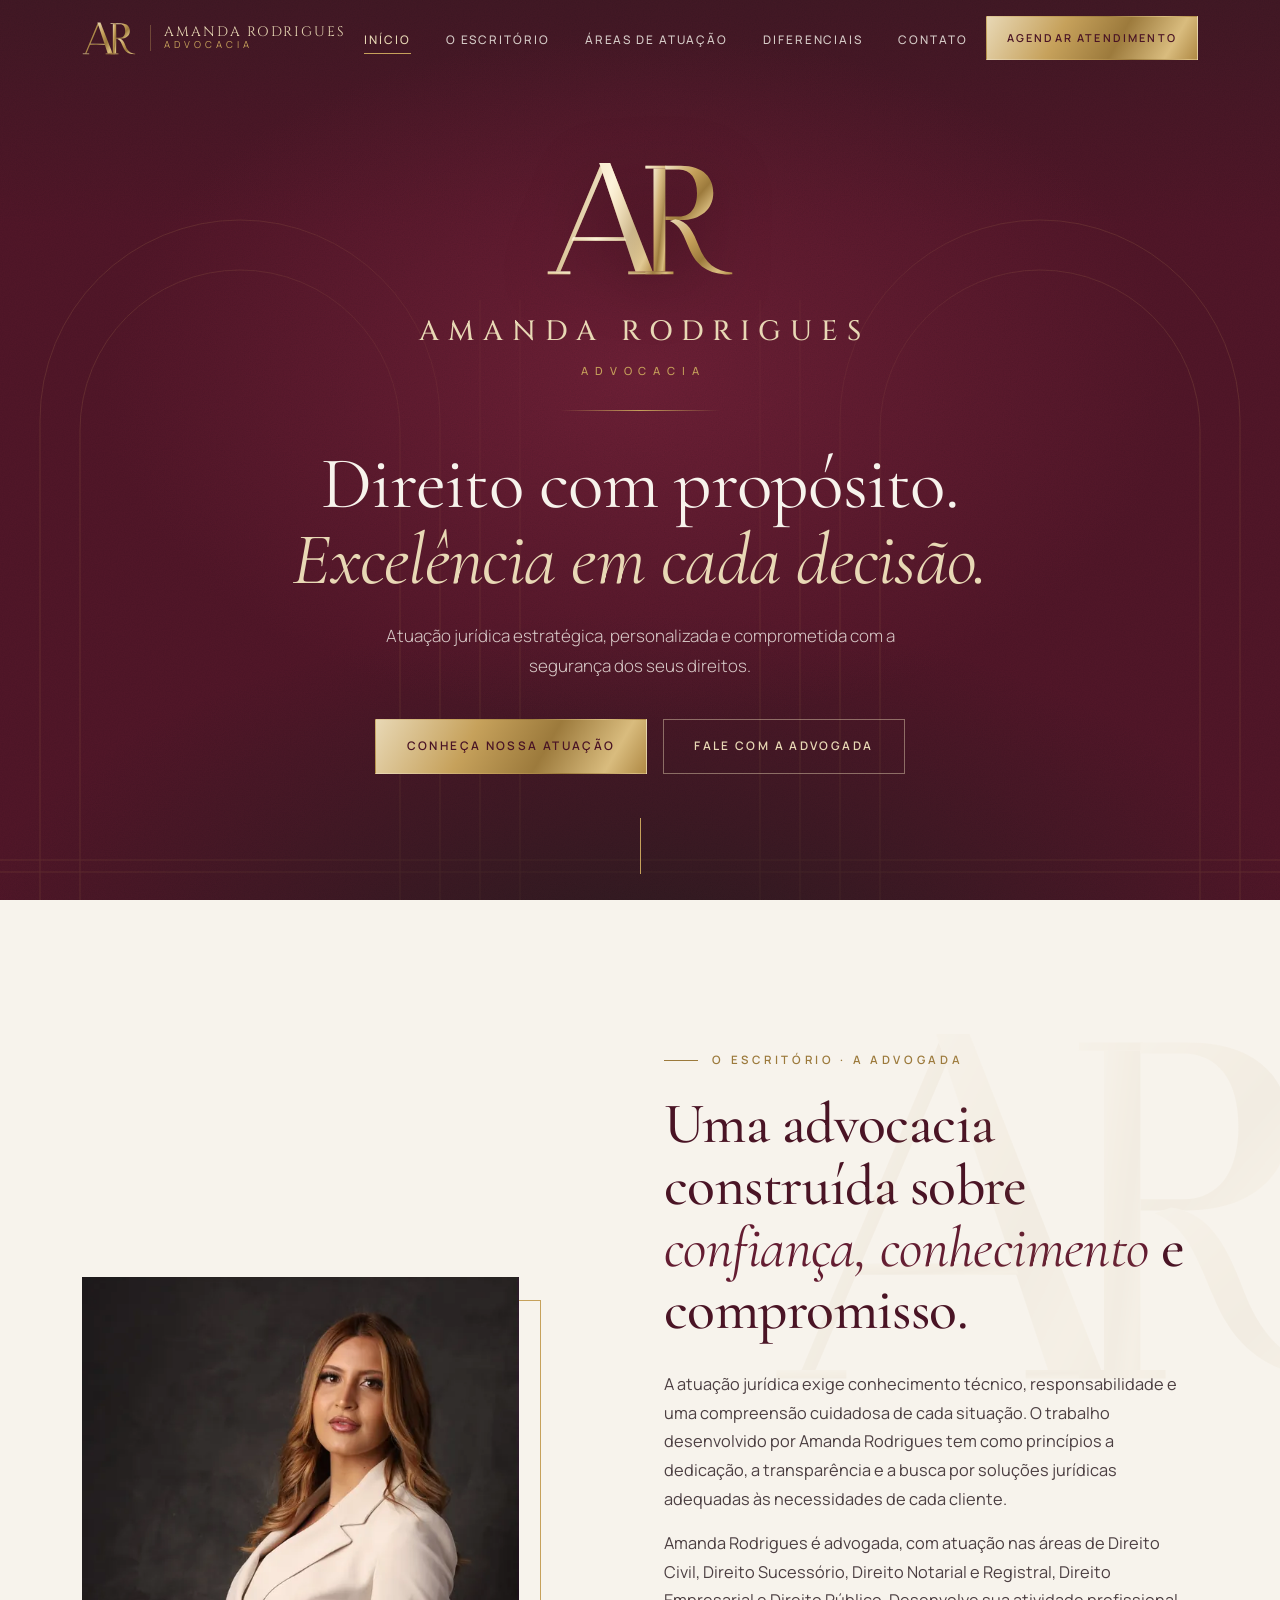
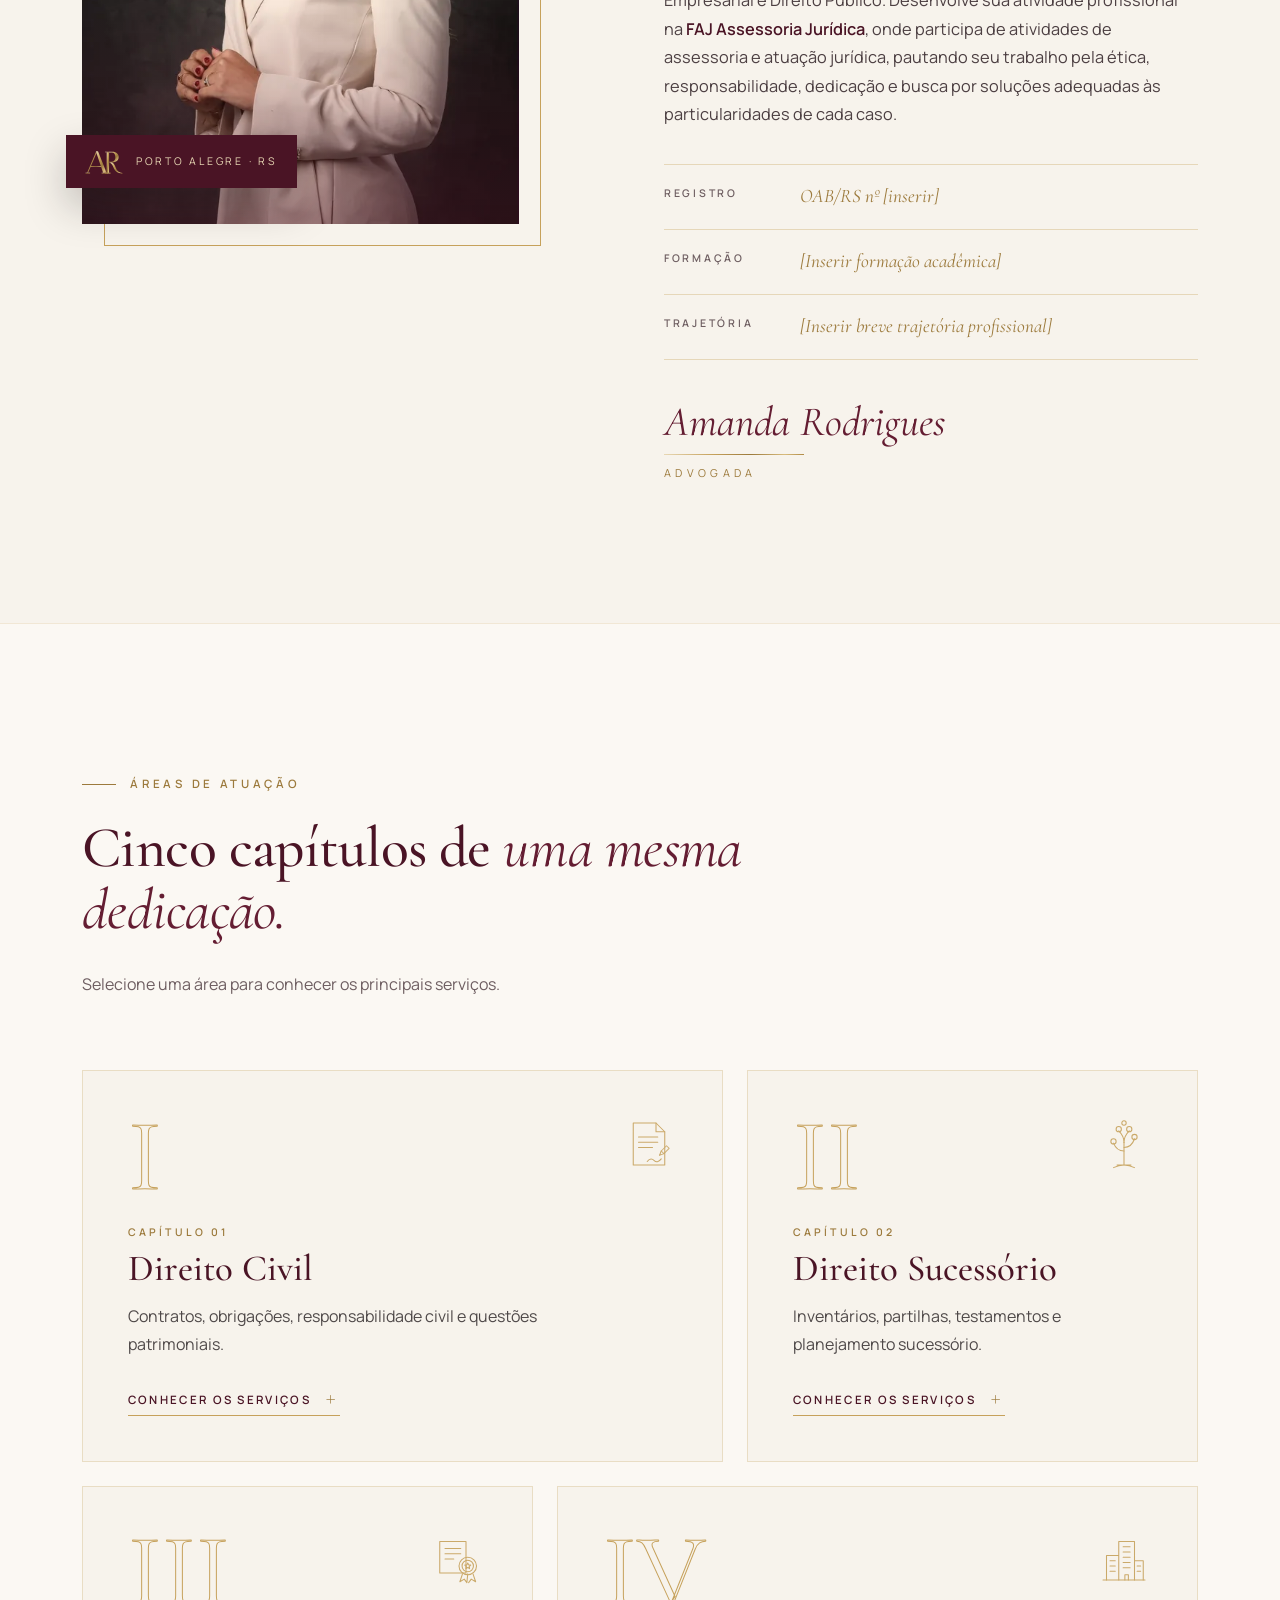
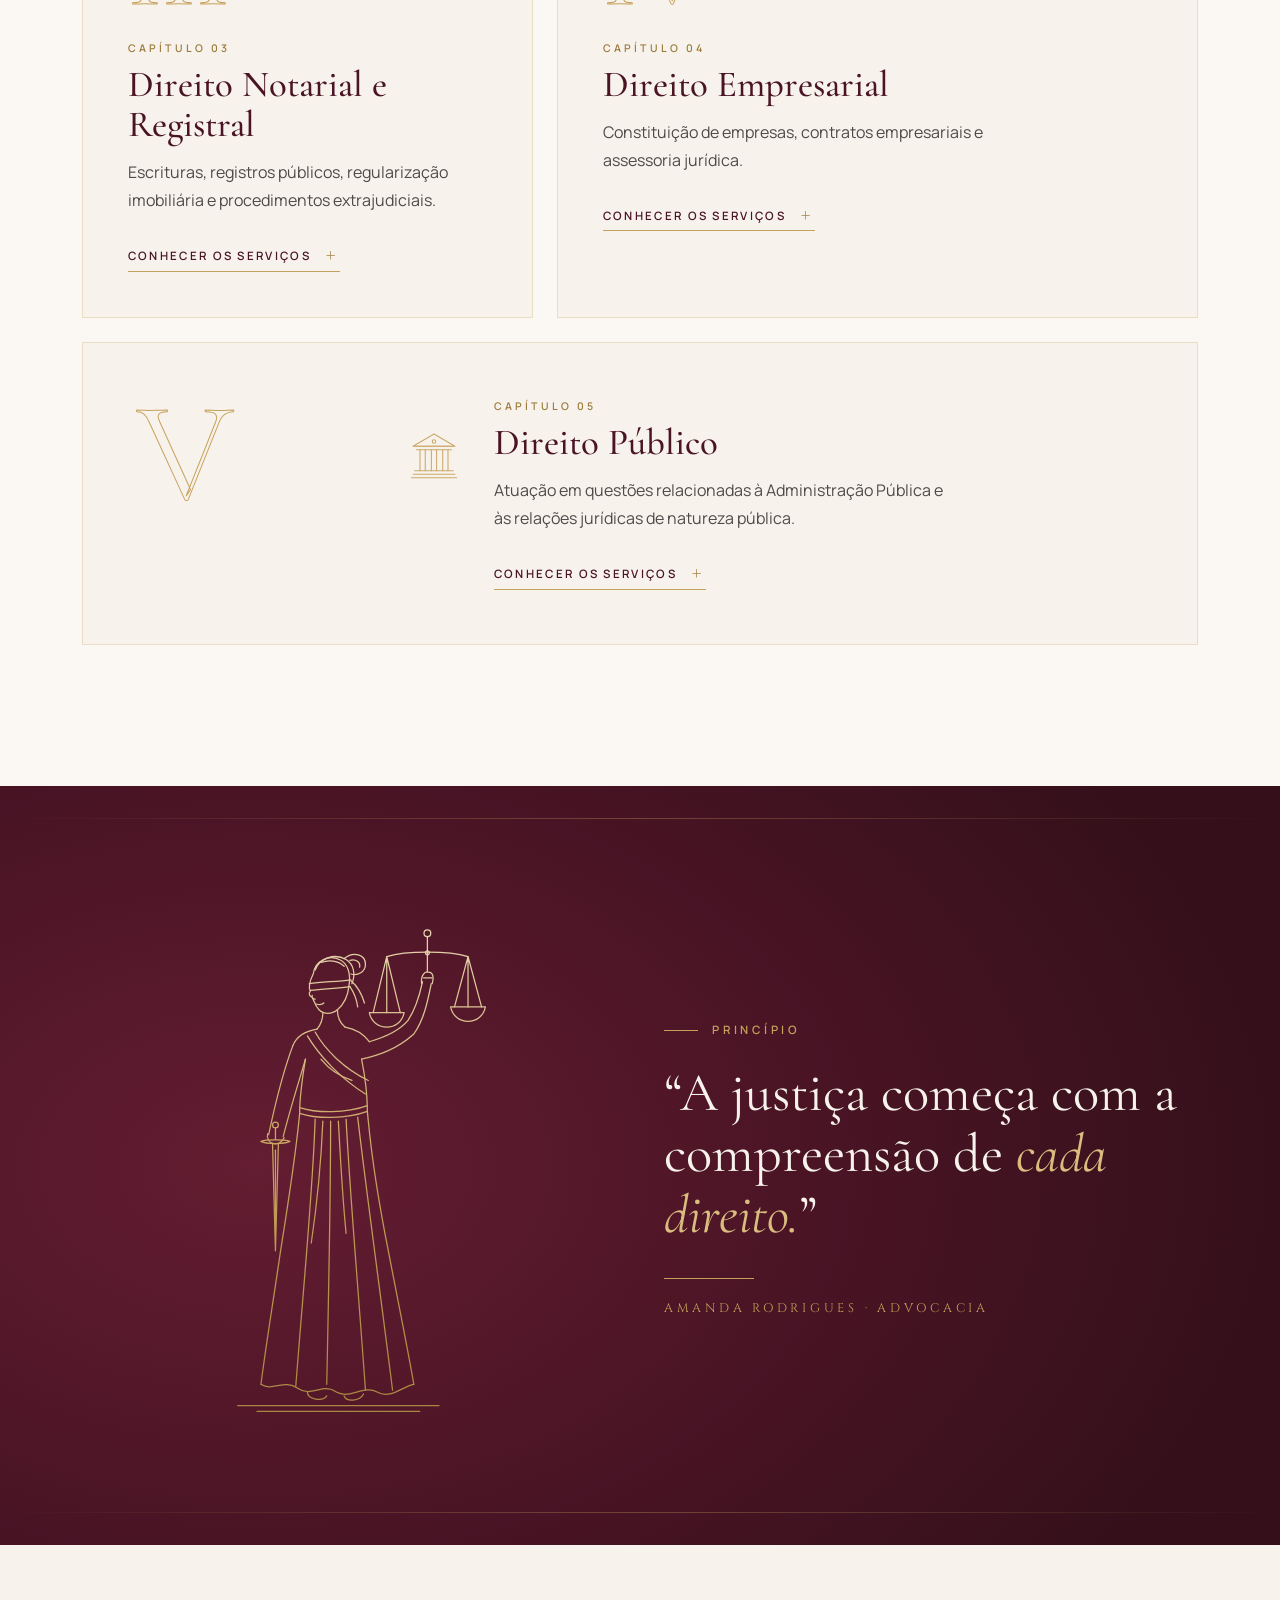
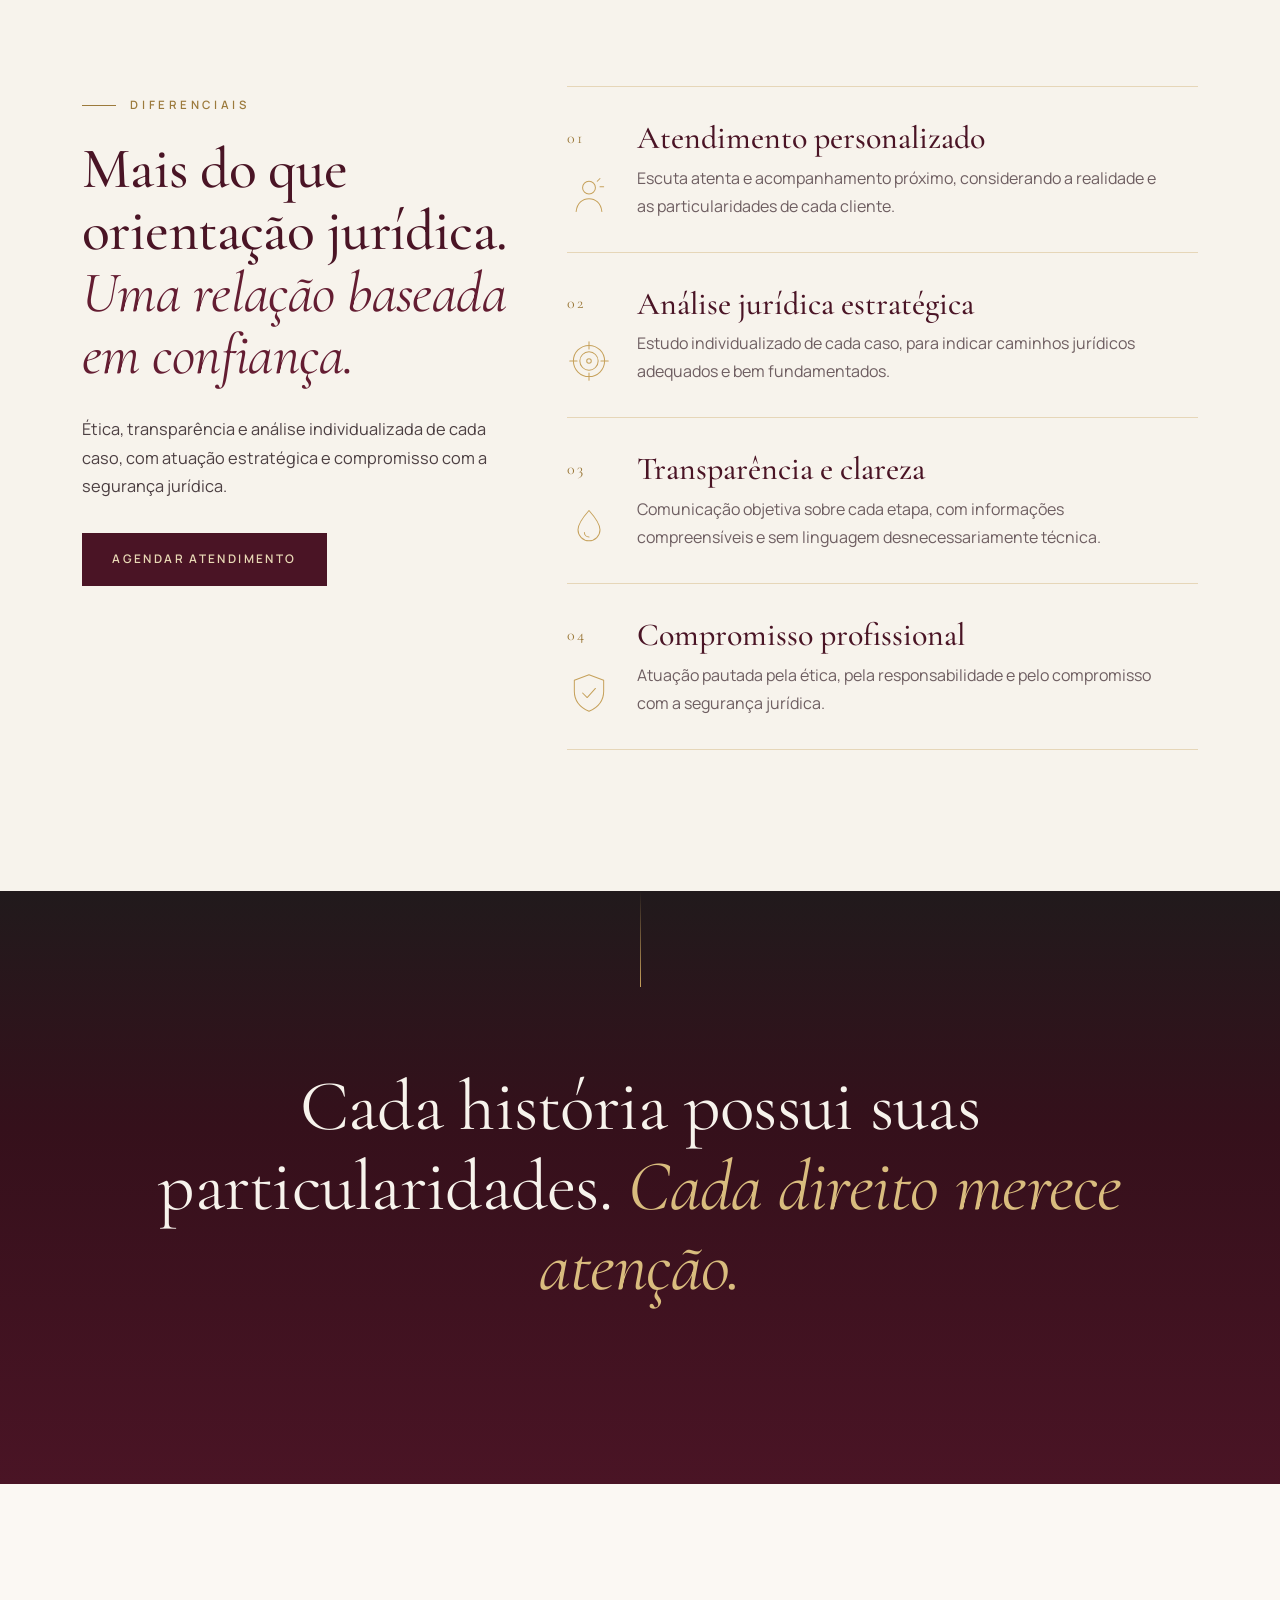
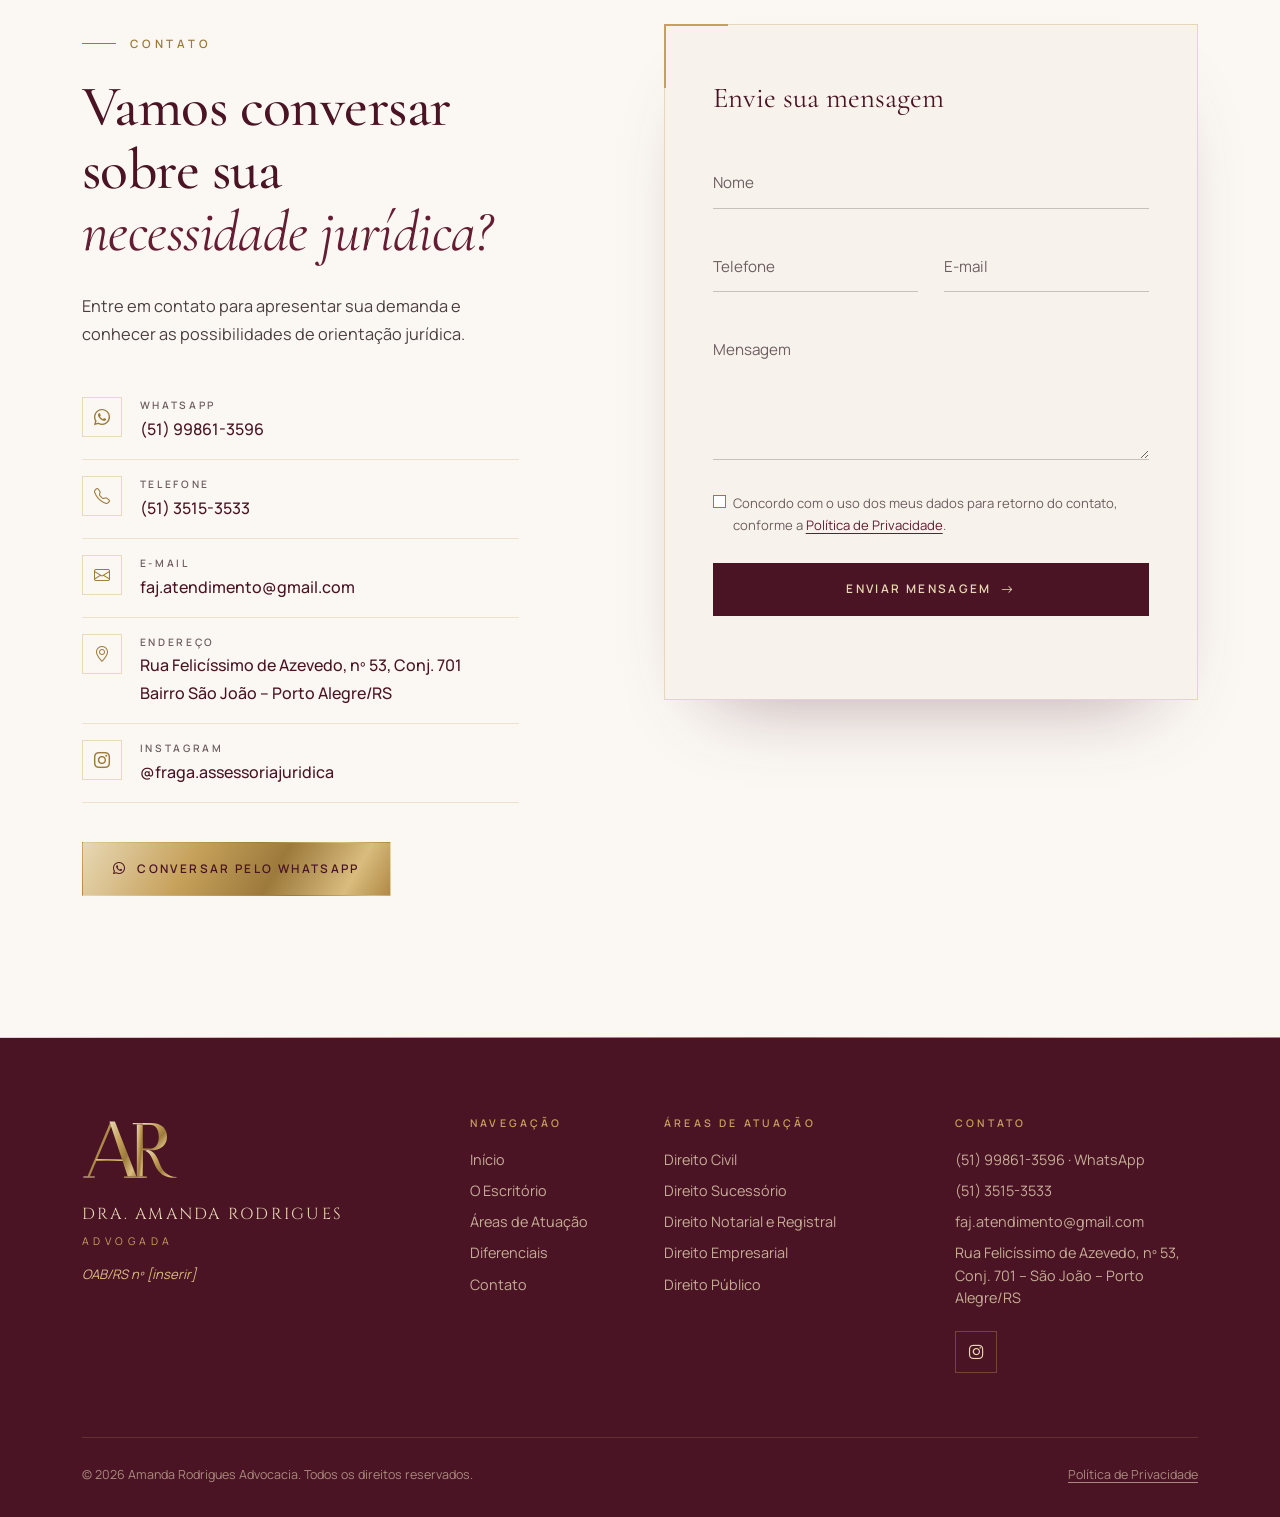
==== commit 44b446e0: "Site Amanda: Direito Notarial e Registral com a mesma cor das outras áreas Co-Authored-By: Claude Op" ====
--- a/sites_clientes/amanda-rodrigues/site/index.html
+++ b/sites_clientes/amanda-rodrigues/site/index.html
@@ -302,7 +302,7 @@
           </article>
 
           <!-- Capítulo III -->
-          <article class="chapter chapter--dark reveal" id="direito-notarial-registral">
+          <article class="chapter chapter--notarial reveal" id="direito-notarial-registral">
             <div class="chapter-top">
               <span class="chapter-num" aria-hidden="true">III</span>
               <img class="chapter-icon" src="assets/img/areas-atuacao/direito-notarial-registral.svg" alt="" width="64" height="64" loading="lazy">
--- a/sites_clientes/amanda-rodrigues/site/assets/css/style.css
+++ b/sites_clientes/amanda-rodrigues/site/assets/css/style.css
@@ -596,7 +596,7 @@
   .chapters { grid-template-columns: repeat(12, 1fr); gap: 1.5rem; }
   .chapter--wide { grid-column: 1 / span 7; }
   .chapter--tall { grid-column: 8 / span 5; }
-  .chapter--dark { grid-column: 1 / span 5; }
+  .chapter--dark, .chapter--notarial { grid-column: 1 / span 5; }
   .chapter:nth-child(4) { grid-column: 6 / span 7; }
   .chapter--wide .chapter-panel ul, .chapter:nth-child(4) .chapter-panel ul { columns: 2; column-gap: 2rem; }
   .chapter--full { grid-template-columns: 1fr 2fr; padding: 3.4rem; }
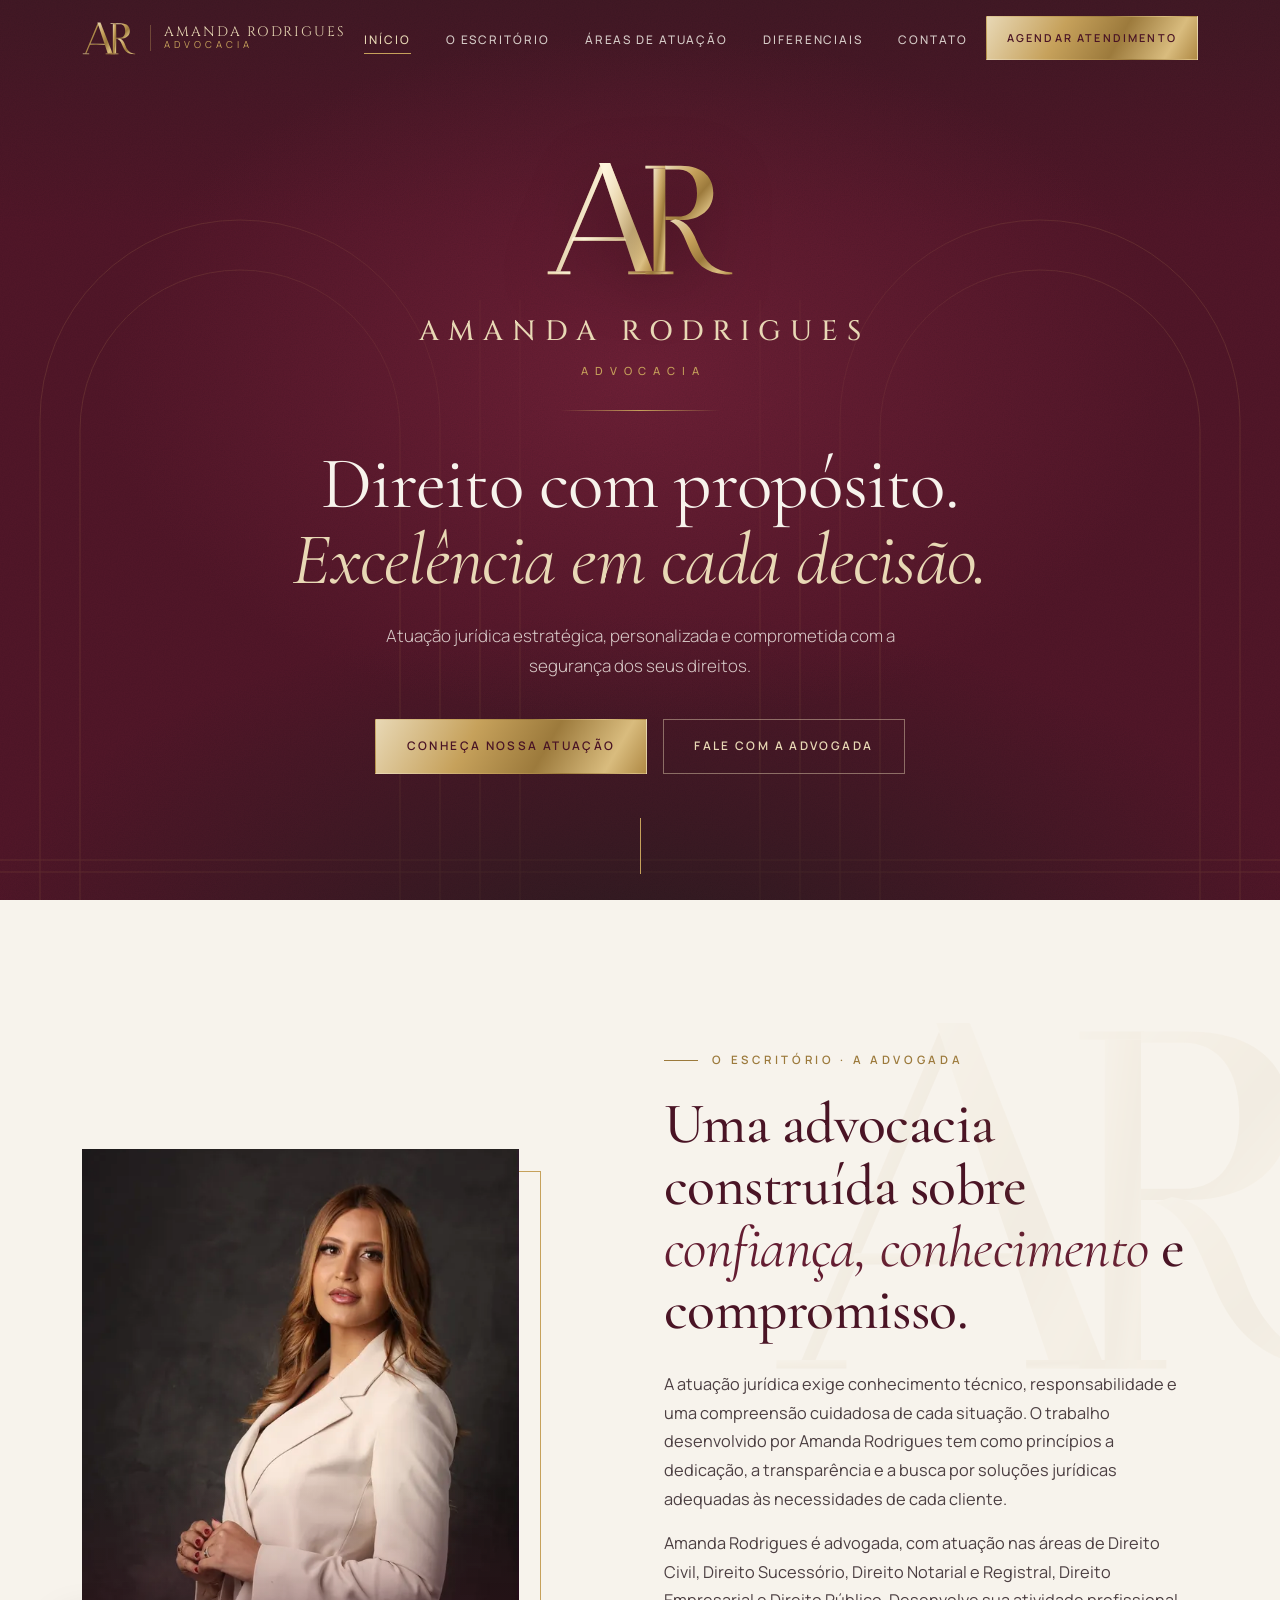
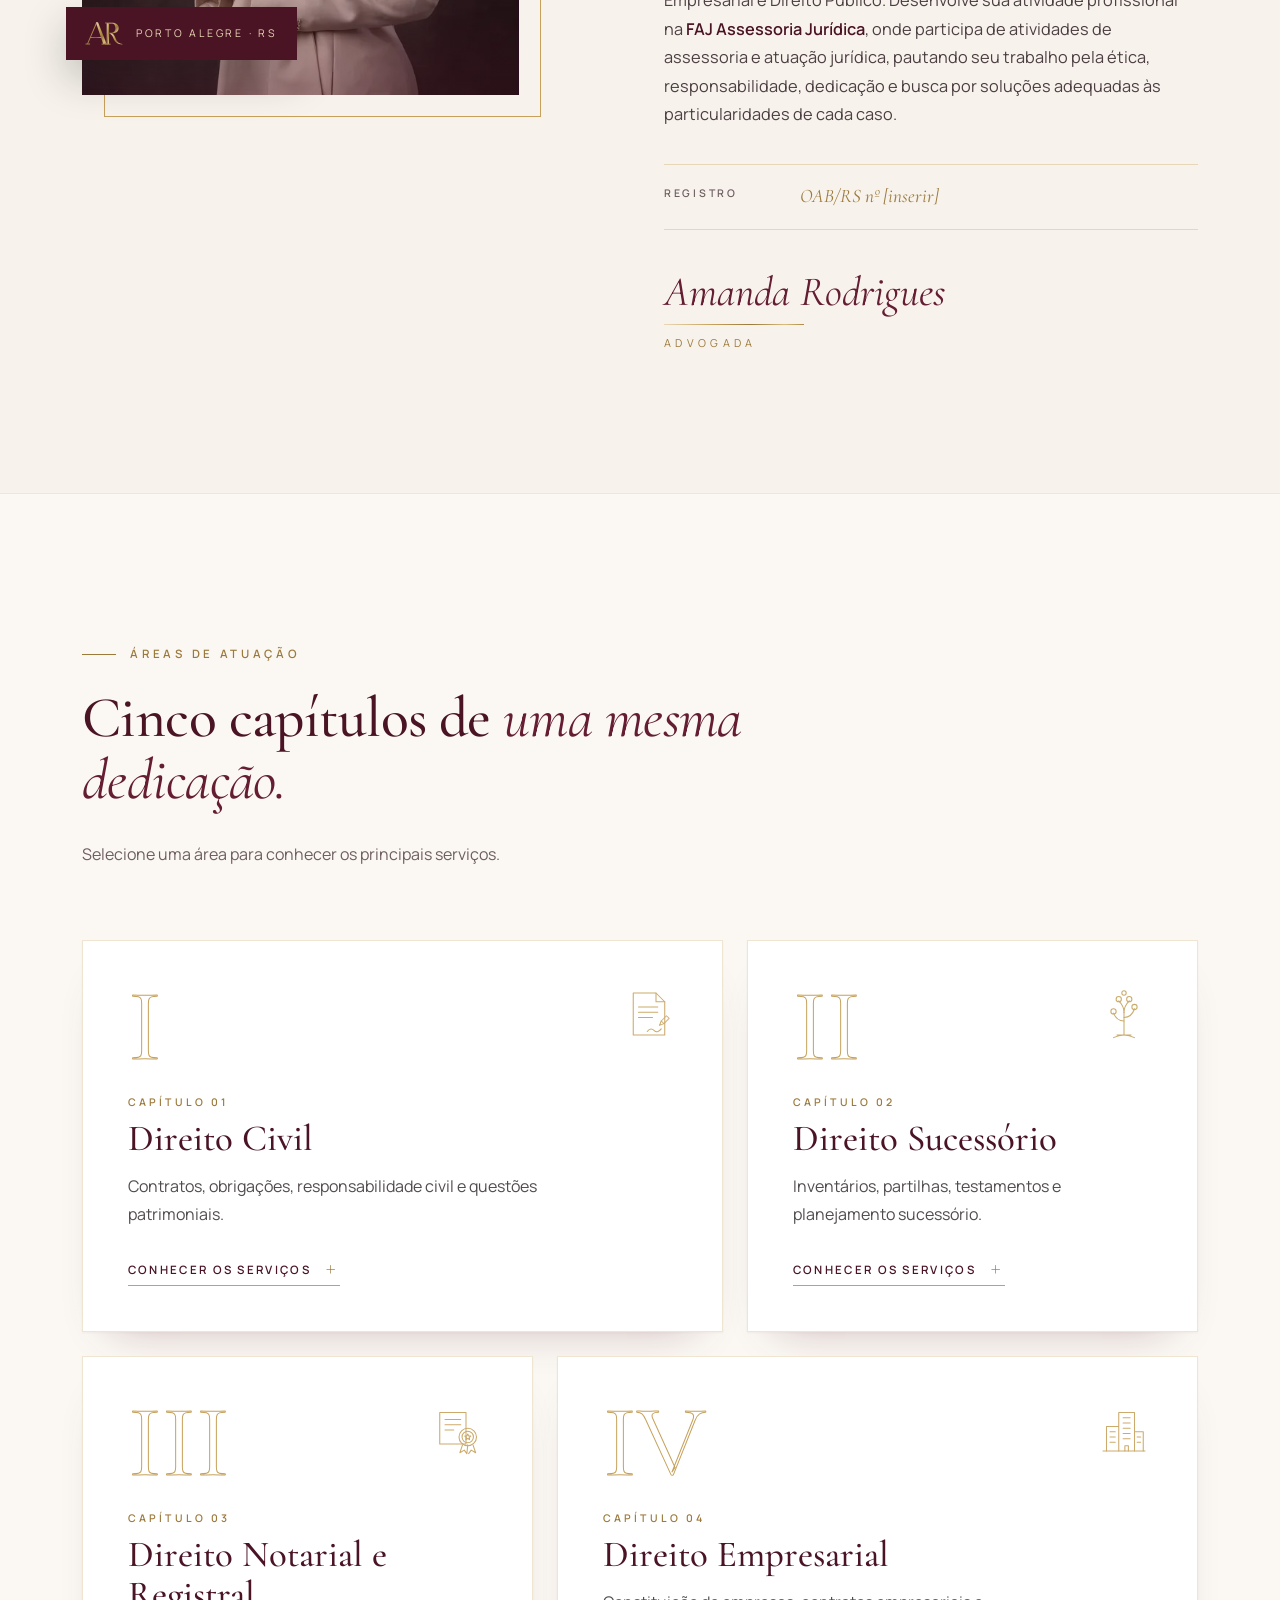
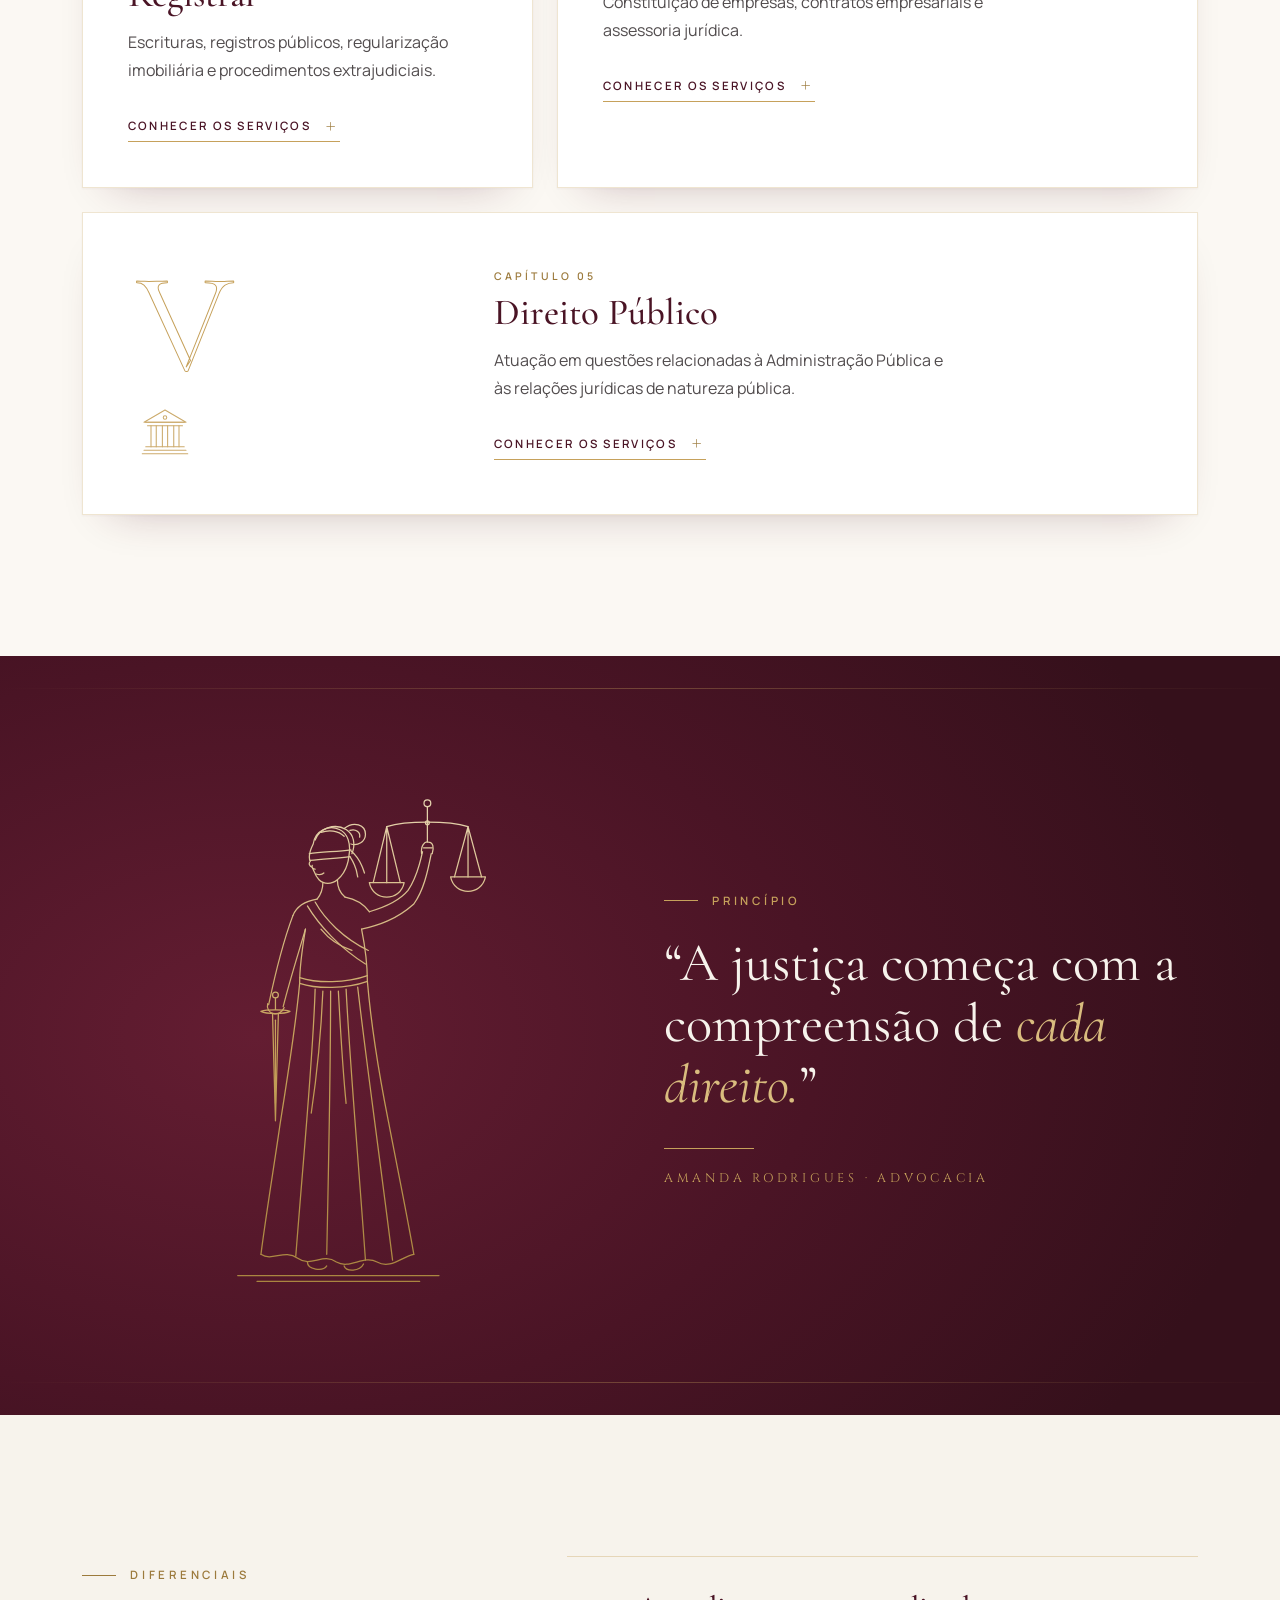
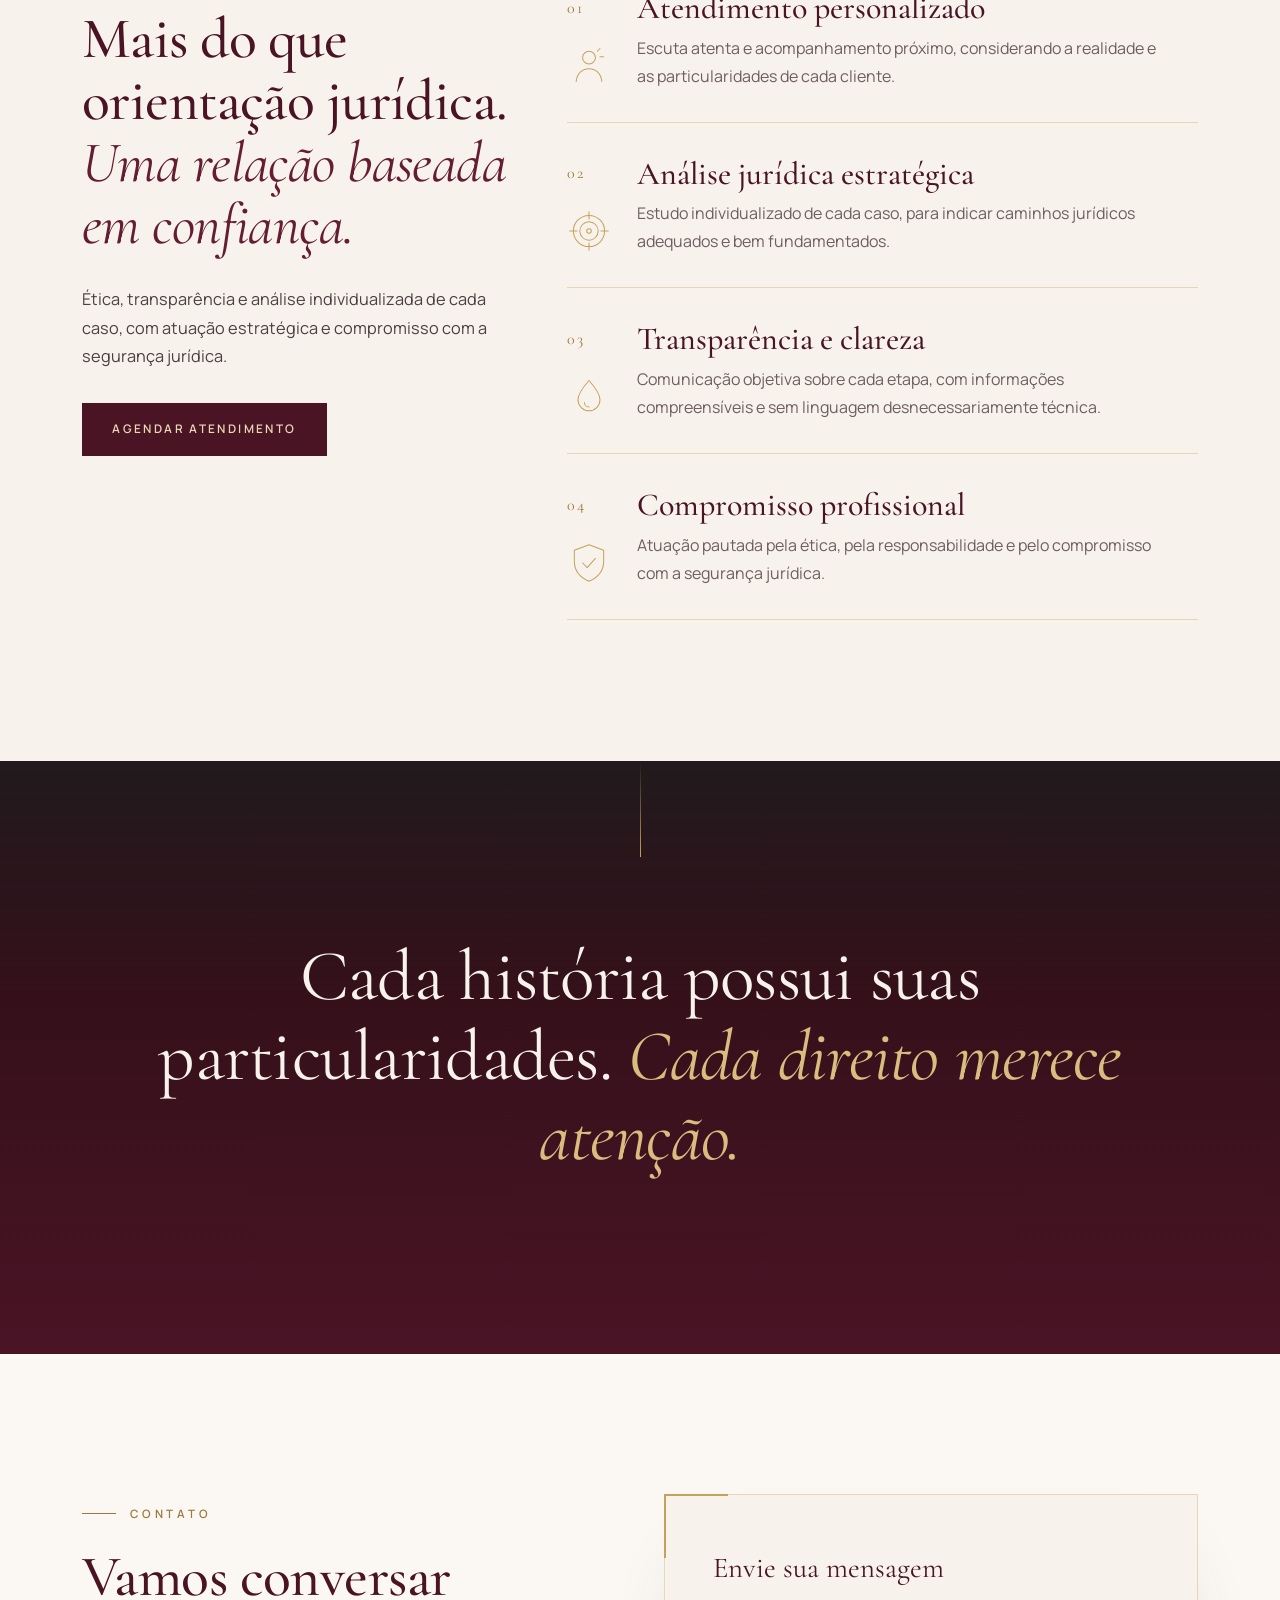
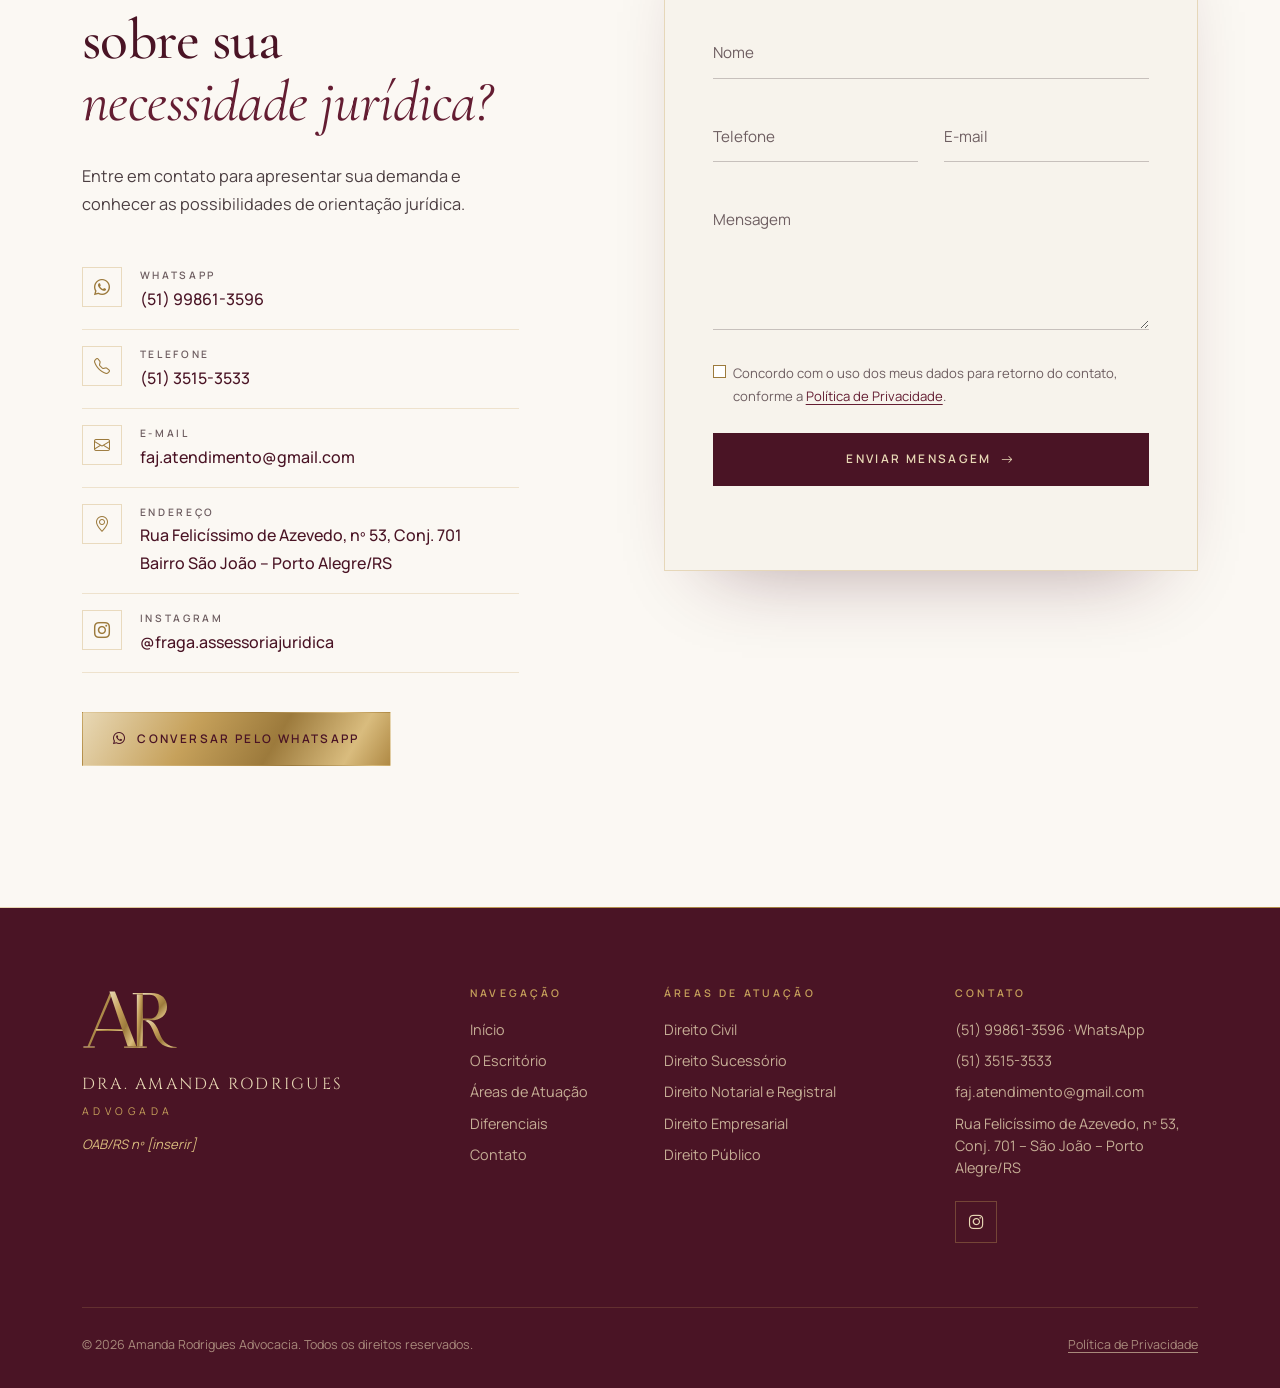
==== commit 37a2ece0: "Site Amanda: refinamentos visuais - Cartões das áreas com fundo claro e sombra suave (destacam do fu" ====
--- a/sites_clientes/amanda-rodrigues/site/index.html
+++ b/sites_clientes/amanda-rodrigues/site/index.html
@@ -201,7 +201,7 @@
     <!-- ===================== 2. INSTITUCIONAL ===================== -->
     <section class="about section-pad" id="escritorio" aria-labelledby="about-title">
       <div class="container">
-        <div class="row g-5 align-items-center">
+        <div class="row g-5 align-items-start about-row">
           <div class="col-lg-5 reveal" data-reveal="left">
             <figure class="about-photo">
               <span class="about-frame" aria-hidden="true"></span>
@@ -230,8 +230,8 @@
             -->
             <dl class="about-facts reveal">
               <div><dt>Registro</dt><dd data-placeholder>OAB/RS nº [inserir]</dd></div>
-              <div><dt>Formação</dt><dd data-placeholder>[Inserir formação acadêmica]</dd></div>
-              <div><dt>Trajetória</dt><dd data-placeholder>[Inserir breve trajetória profissional]</dd></div>
+              <div data-a-preencher><dt>Formação</dt><dd data-placeholder>[Inserir formação acadêmica]</dd></div>
+              <div data-a-preencher><dt>Trajetória</dt><dd data-placeholder>[Inserir breve trajetória profissional]</dd></div>
             </dl>
 
             <div class="signature reveal">
--- a/sites_clientes/amanda-rodrigues/site/assets/css/style.css
+++ b/sites_clientes/amanda-rodrigues/site/assets/css/style.css
@@ -631,3 +631,23 @@
 /* Margens laterais confortáveis no celular (16px+) e cabeçalho do menu lateral */
 @media (max-width: 575.98px) { .container, .container-xl { --bs-gutter-x: 2.25rem; } }
 .menu-mobile .offcanvas-header { justify-content: space-between; }
+
+
+/* ==========================================================================
+   Refinamentos de apresentação (orcamento.net)
+   ========================================================================== */
+/* Formação e trajetória ficam ocultas enquanto o texto não for preenchido (tire data-a-preencher do index.html) */
+[data-a-preencher] { display: none !important; }
+
+/* Cartões das áreas: fundo claro com leve sombra, destacando-os do fundo da seção */
+.chapter {
+  --c-bg: #fff;
+  box-shadow: 0 1px 2px rgba(74, 20, 37, .04), 0 22px 44px -30px rgba(74, 20, 37, .32);
+}
+
+@media (min-width: 992px) {
+  /* Foto da advogada acompanha a leitura do texto, sem deixar um vazio acima dela */
+  .about-row > .col-lg-5 { position: sticky; top: calc(var(--header-h) + 2rem); }
+  /* Capítulo V: numeral e ícone centralizados na coluna, sem espaço vazio embaixo */
+  .chapter--full .chapter-top { align-self: center; flex-direction: column; align-items: flex-start; gap: 1.2rem; }
+}
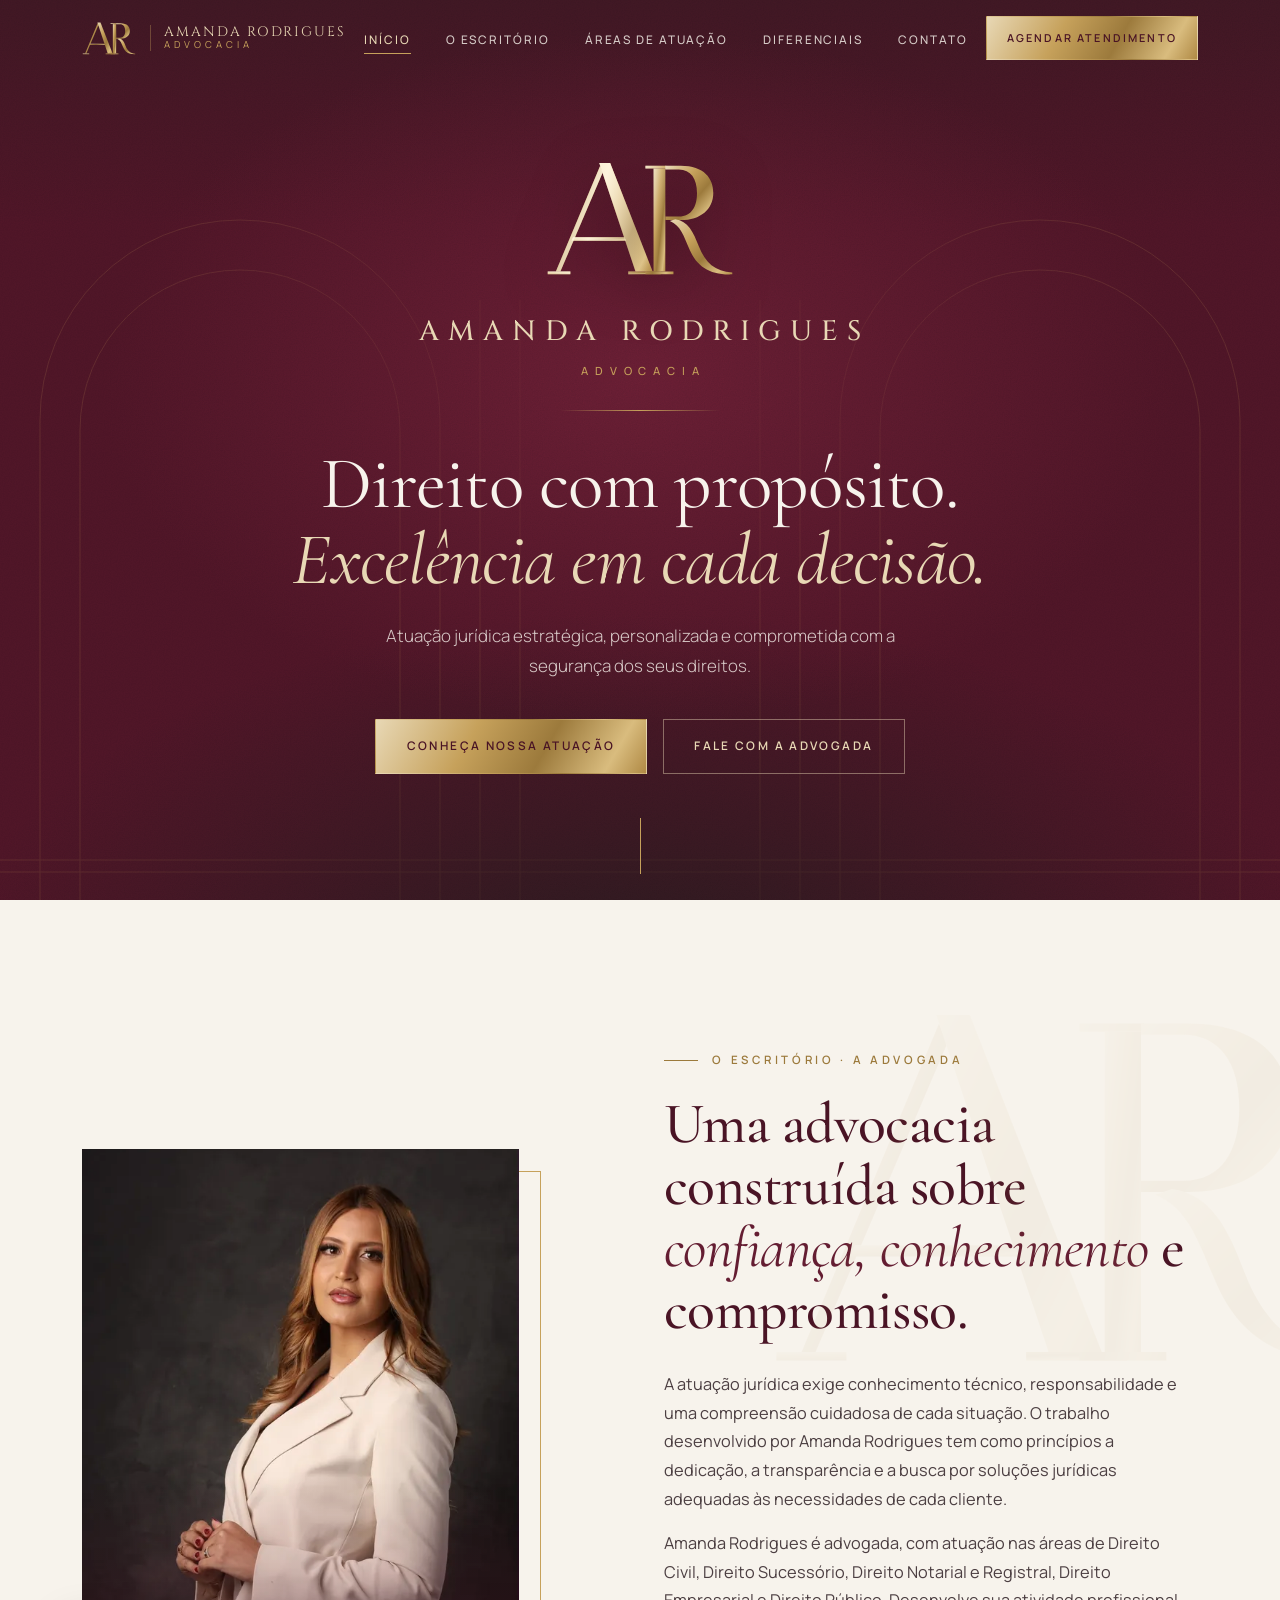
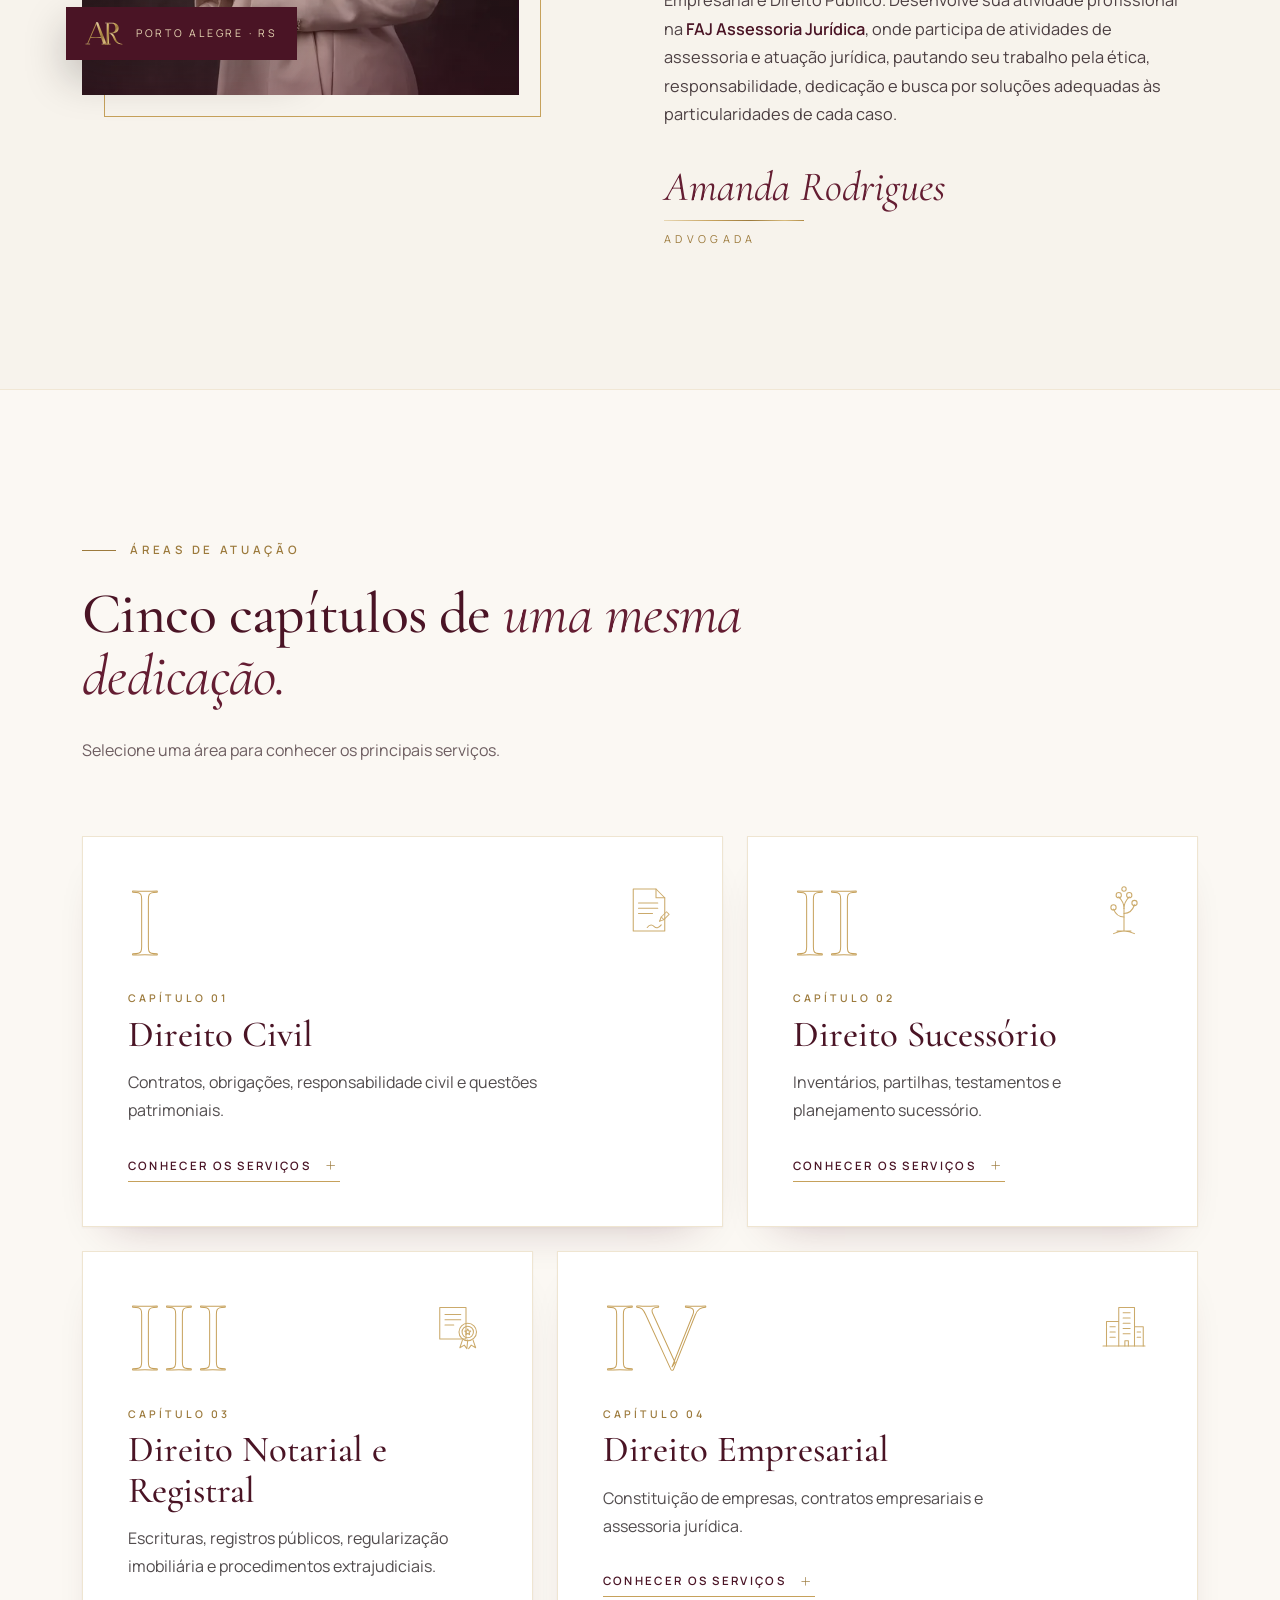
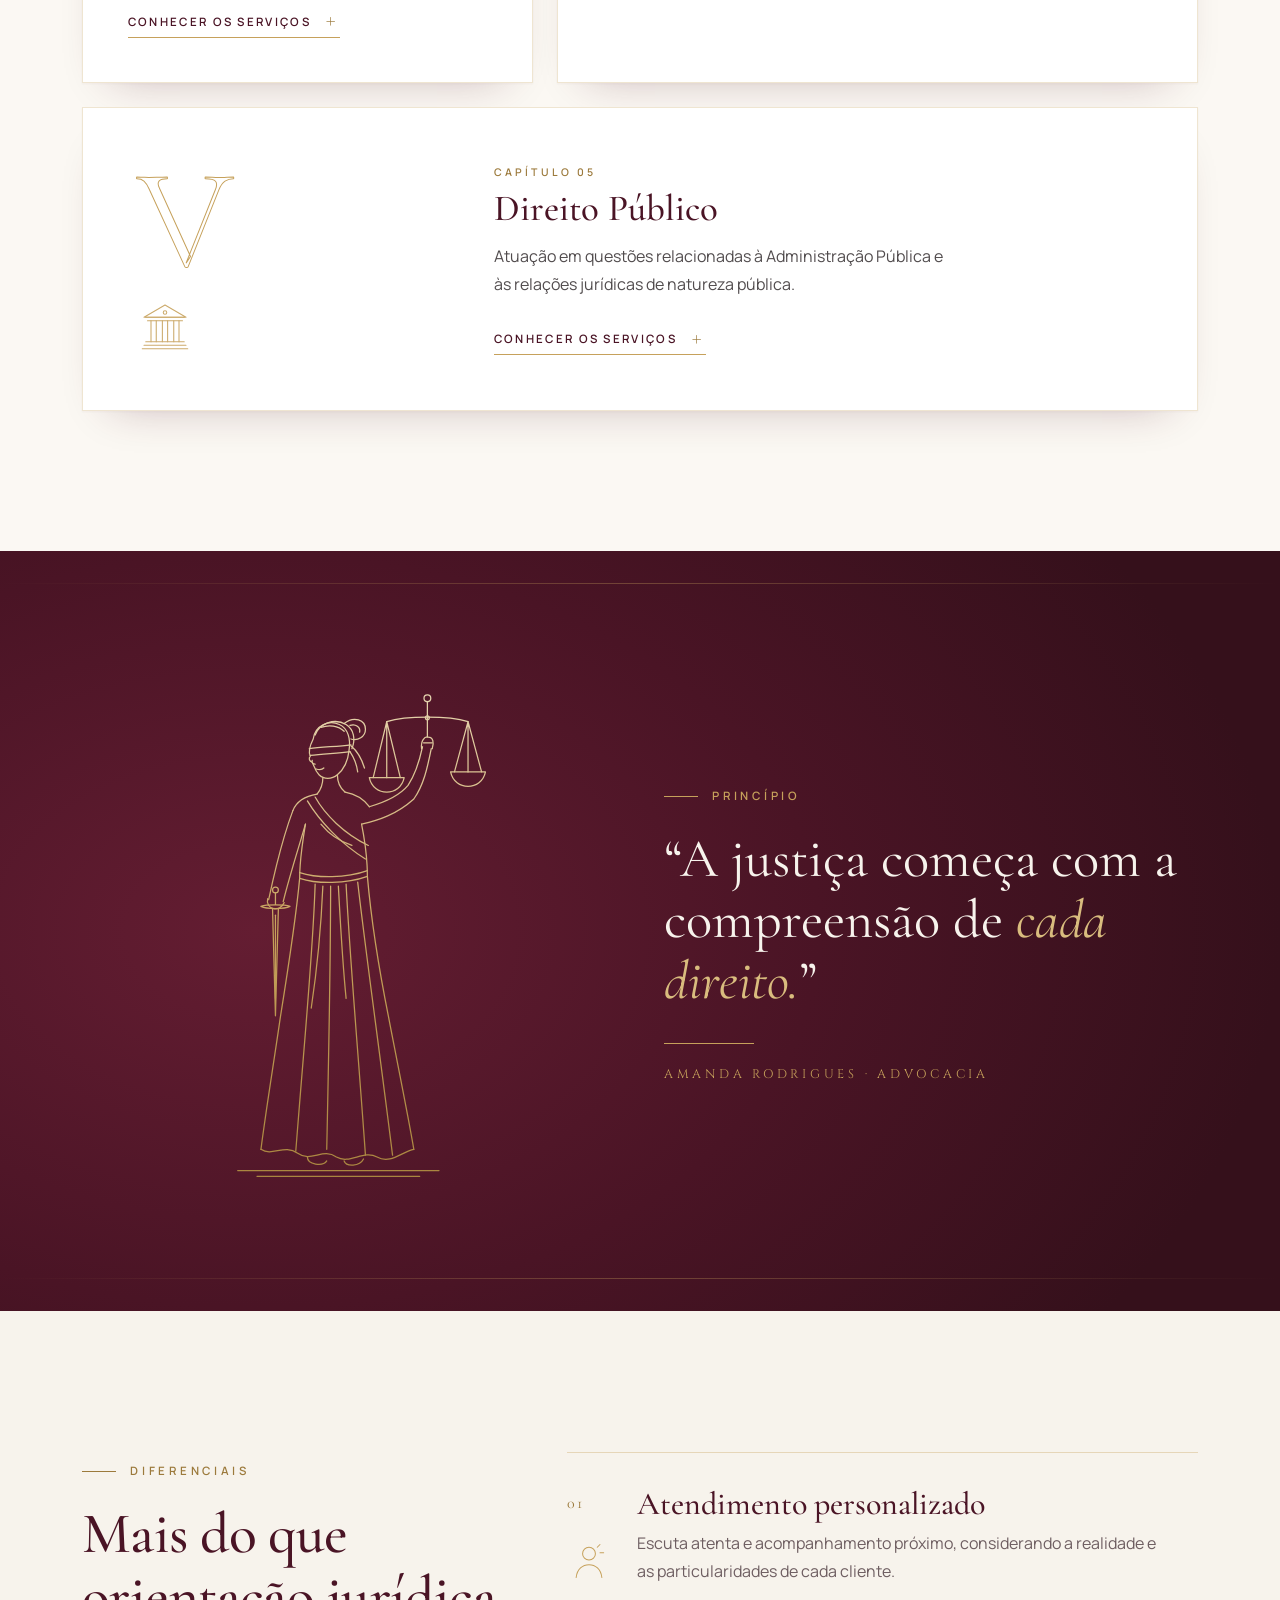
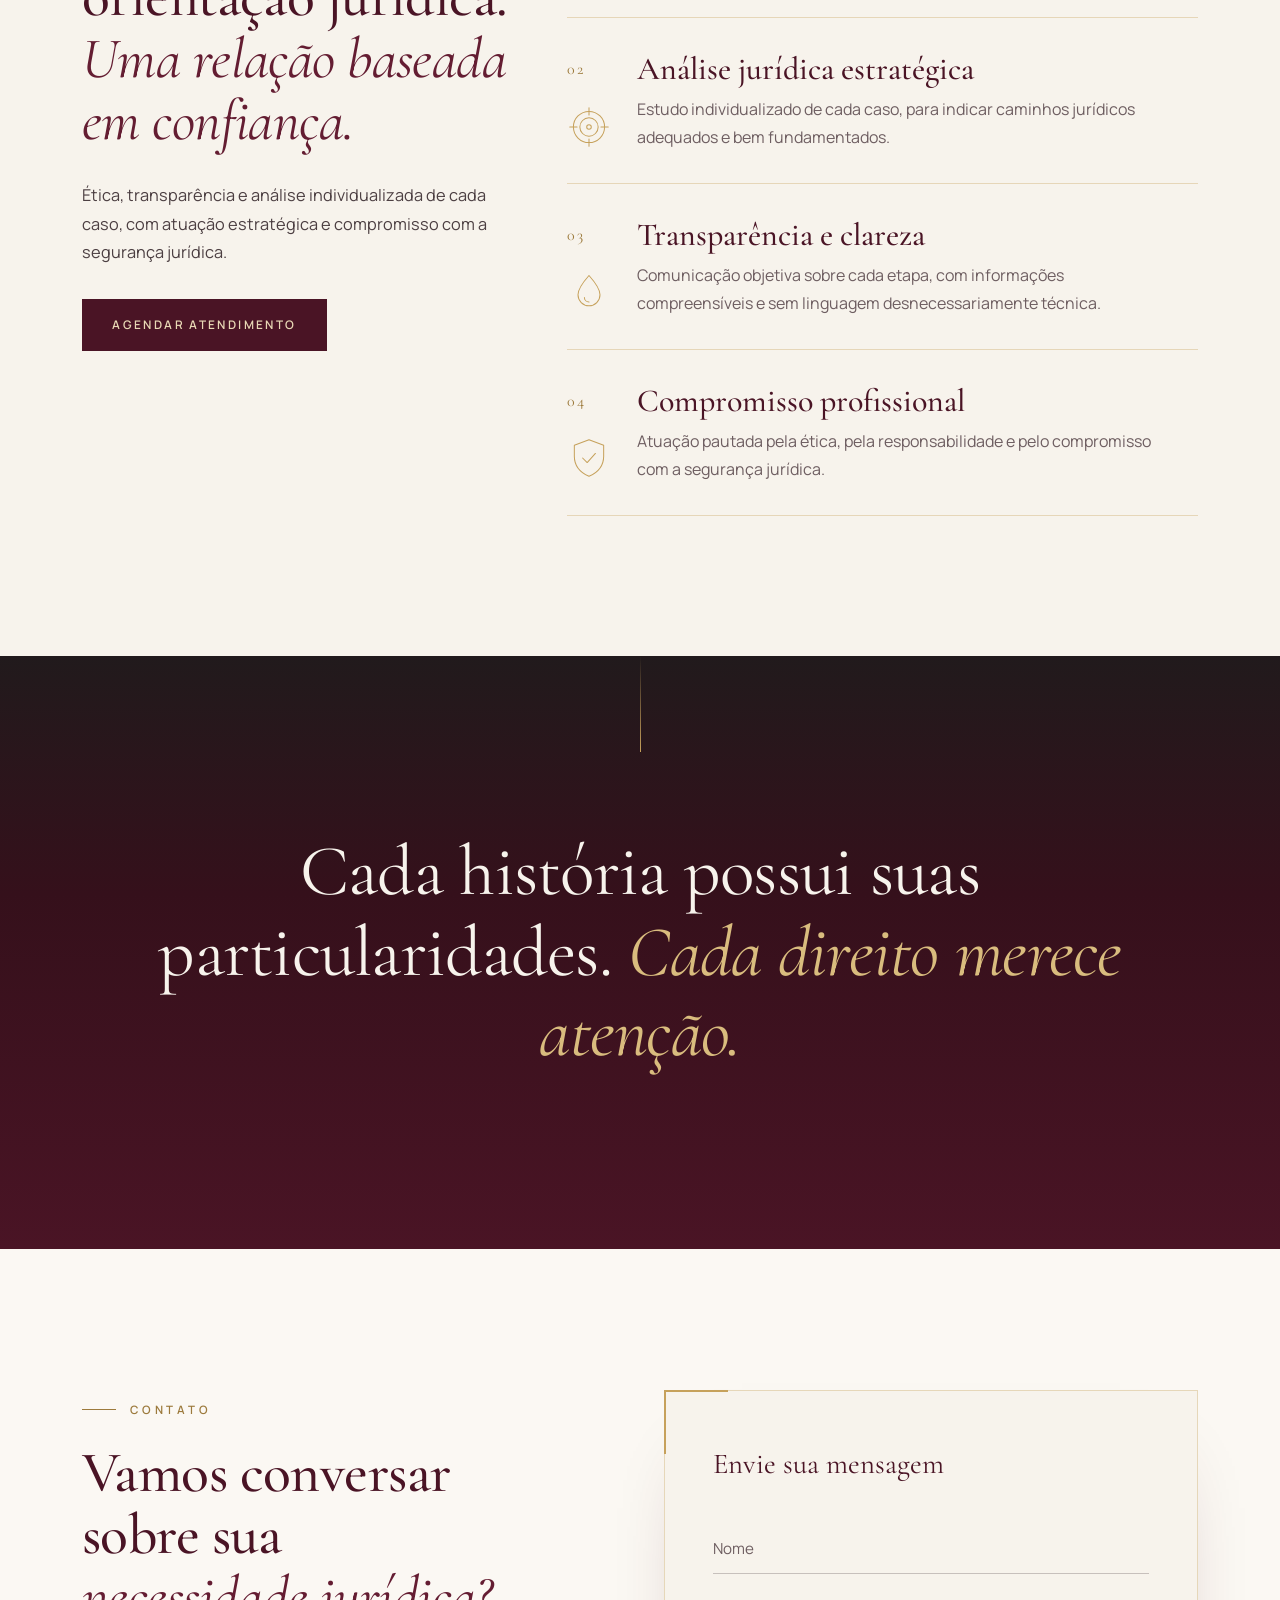
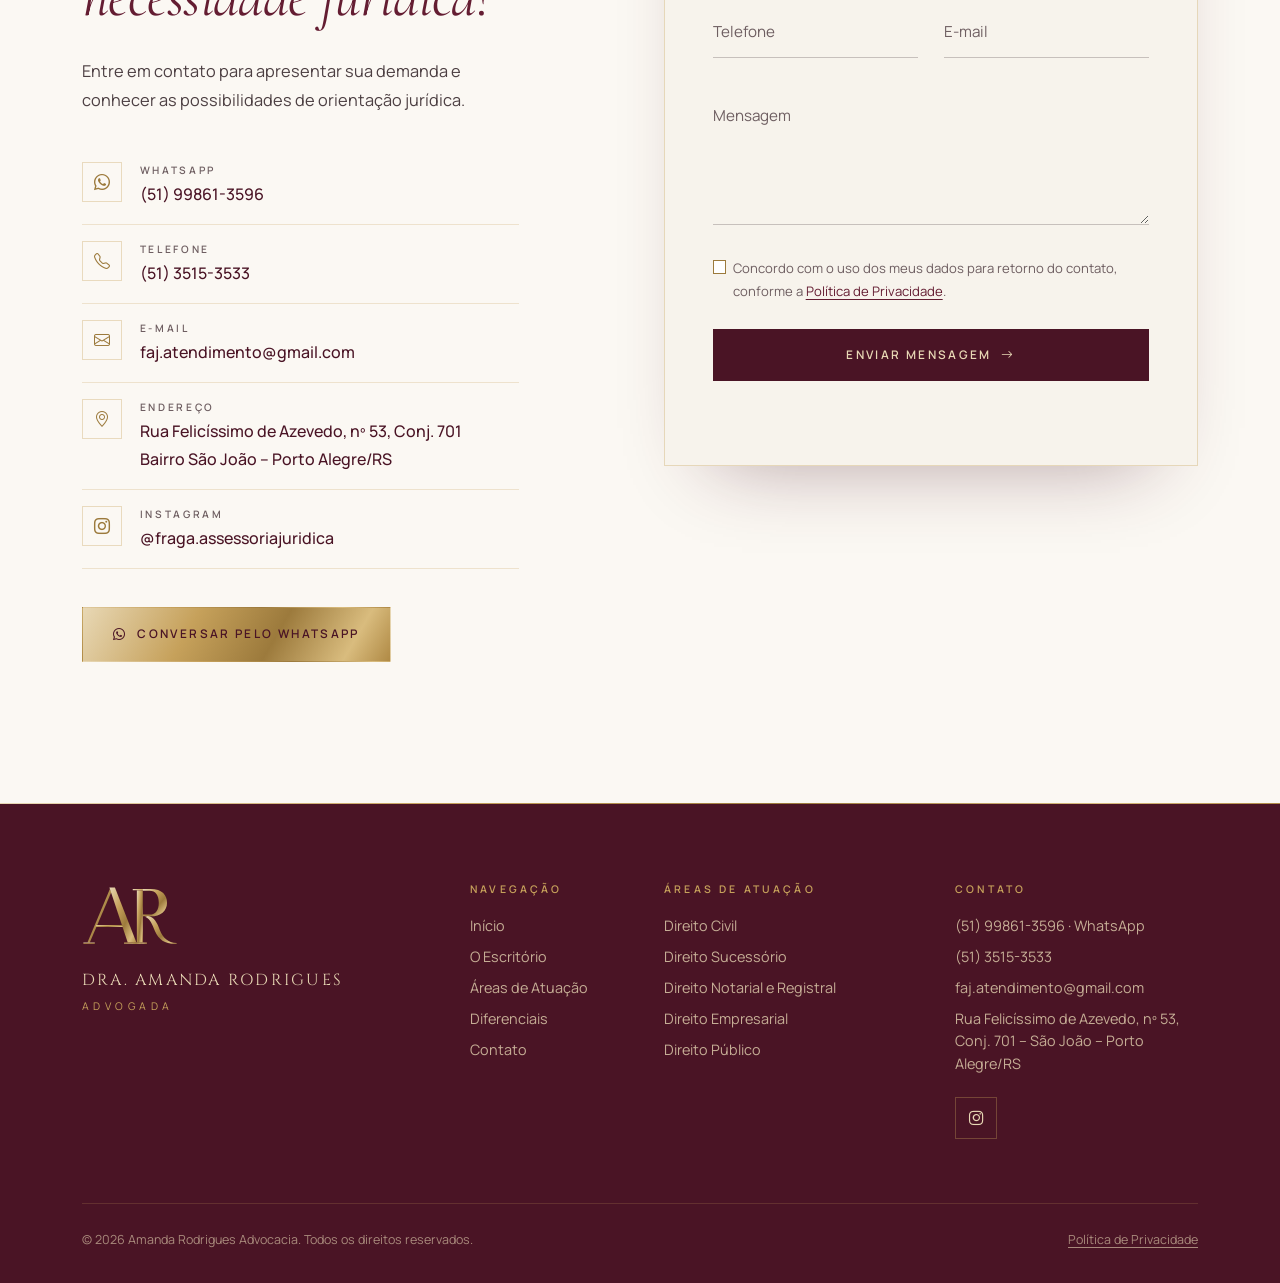
==== commit 591811f2: "Site Amanda: retiradas as informações de OAB, formação e trajetória Co-Authored-By: Claude Opus 5.5 " ====
--- a/sites_clientes/amanda-rodrigues/site/index.html
+++ b/sites_clientes/amanda-rodrigues/site/index.html
@@ -228,11 +228,7 @@
               Preencha com as informações reais da advogada antes de publicar.
               (O número de inscrição na OAB é obrigatório na publicidade da advocacia.)
             -->
-            <dl class="about-facts reveal">
-              <div><dt>Registro</dt><dd data-placeholder>OAB/RS nº [inserir]</dd></div>
-              <div data-a-preencher><dt>Formação</dt><dd data-placeholder>[Inserir formação acadêmica]</dd></div>
-              <div data-a-preencher><dt>Trajetória</dt><dd data-placeholder>[Inserir breve trajetória profissional]</dd></div>
-            </dl>
+            <!-- Registro na OAB, formação e trajetória retirados a pedido (podem voltar aqui depois). -->
 
             <div class="signature reveal">
               <span class="signature-name">Amanda Rodrigues</span>
@@ -578,8 +574,6 @@
           <svg class="footer-mark" viewBox="0 0 210 140" aria-hidden="true"><use href="#monograma" fill="url(#ouro)"/></svg>
           <p class="footer-name">Dra. Amanda Rodrigues</p>
           <p class="footer-role">Advogada</p>
-          <!-- SUBSTITUIR pelo número real de inscrição -->
-          <p class="footer-oab" data-placeholder>OAB/RS nº [inserir]</p>
         </div>
         <div class="col-6 col-md-4 col-lg-2">
           <h2 class="footer-title">Navegação</h2>
--- a/sites_clientes/amanda-rodrigues/site/assets/css/style.css
+++ b/sites_clientes/amanda-rodrigues/site/assets/css/style.css
@@ -651,3 +651,6 @@
   /* Capítulo V: numeral e ícone centralizados na coluna, sem espaço vazio embaixo */
   .chapter--full .chapter-top { align-self: center; flex-direction: column; align-items: flex-start; gap: 1.2rem; }
 }
+
+/* Sem o quadro de registro/formação: espaço entre o texto e a assinatura */
+.about .signature { margin-top: 2.4rem; }
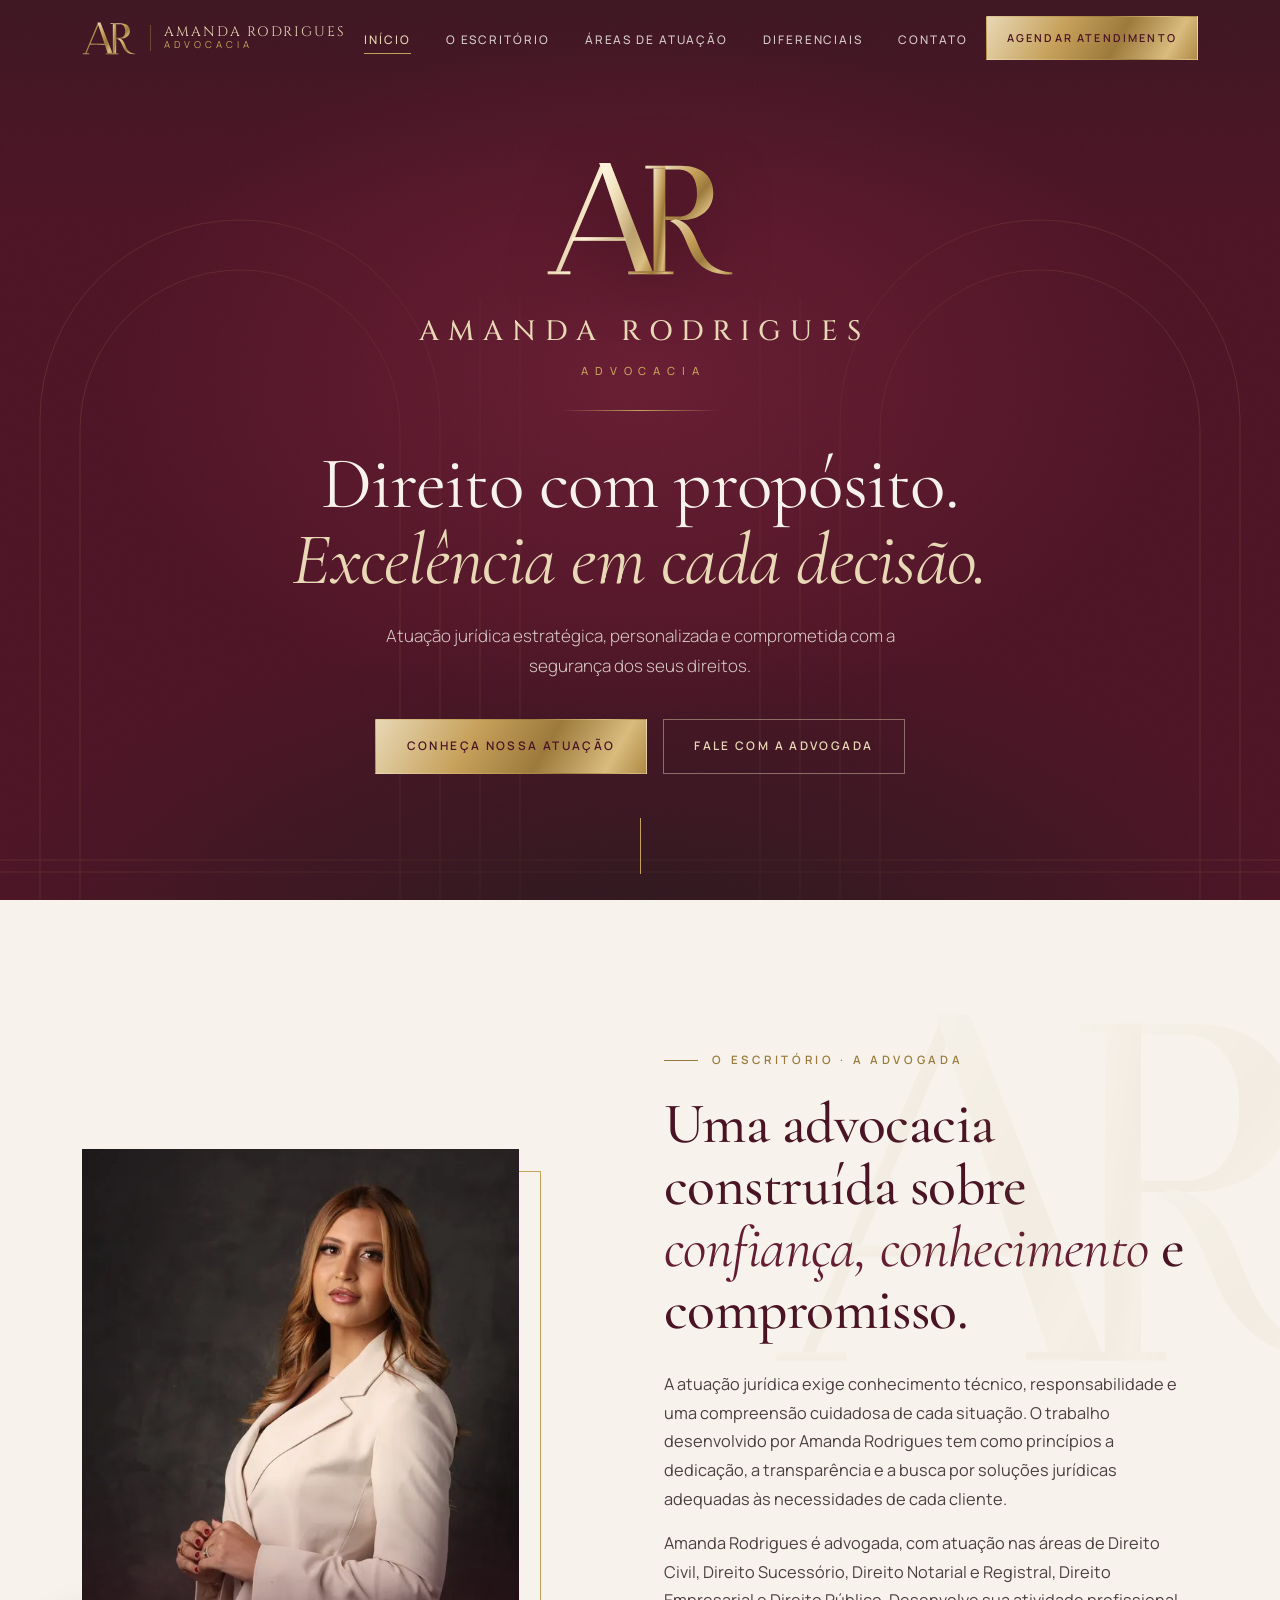
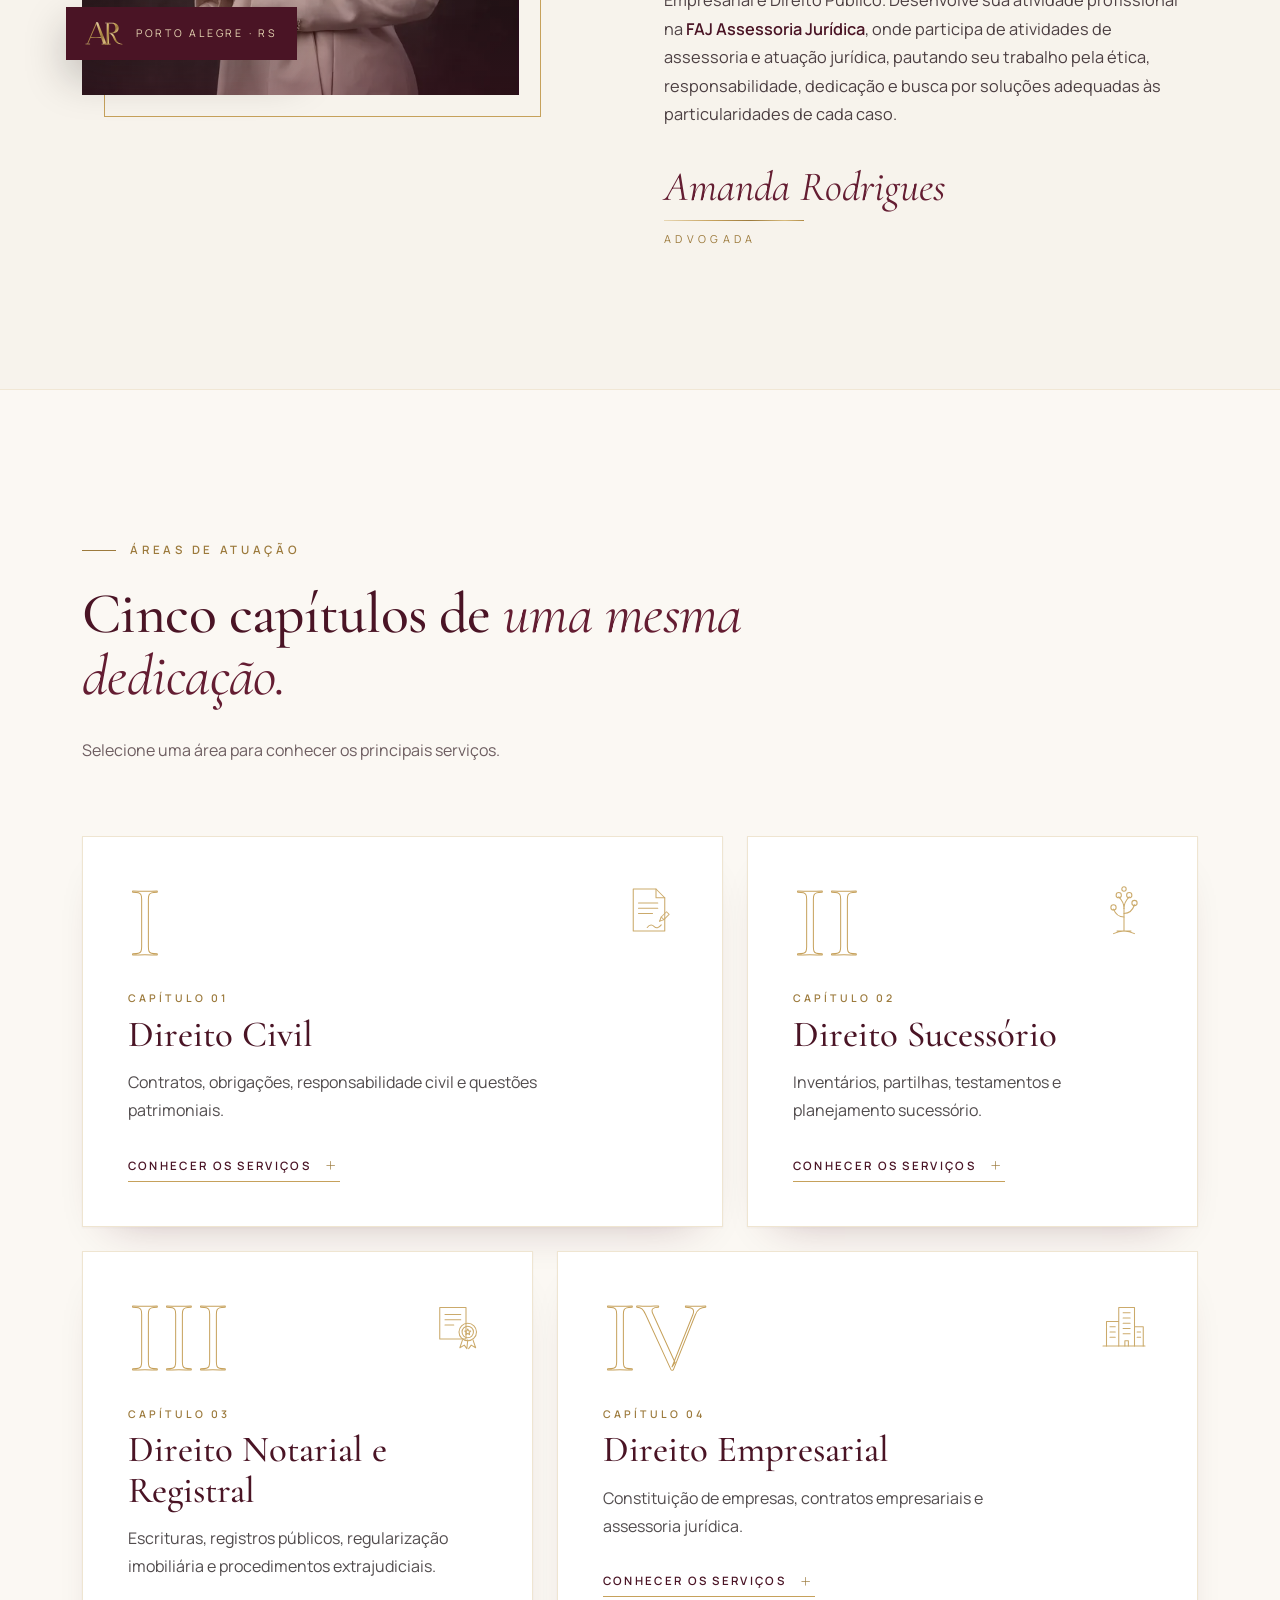
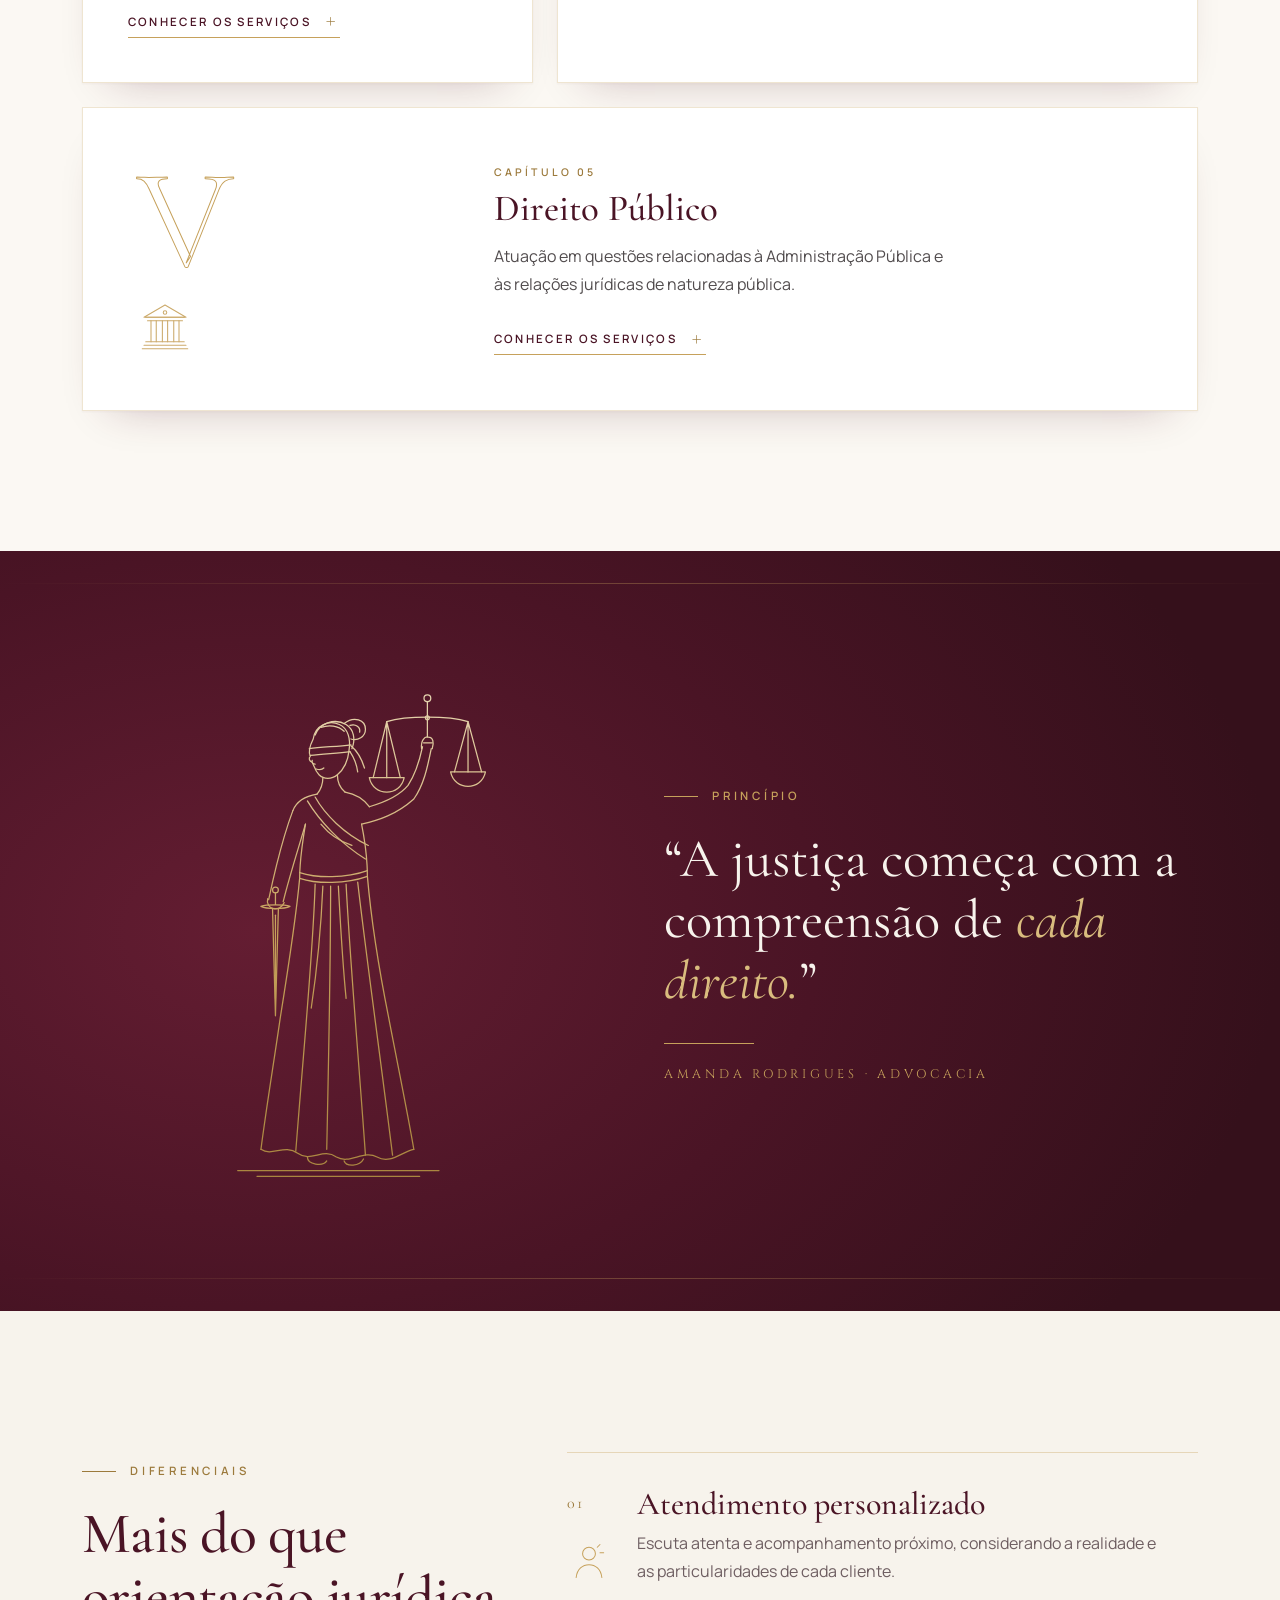
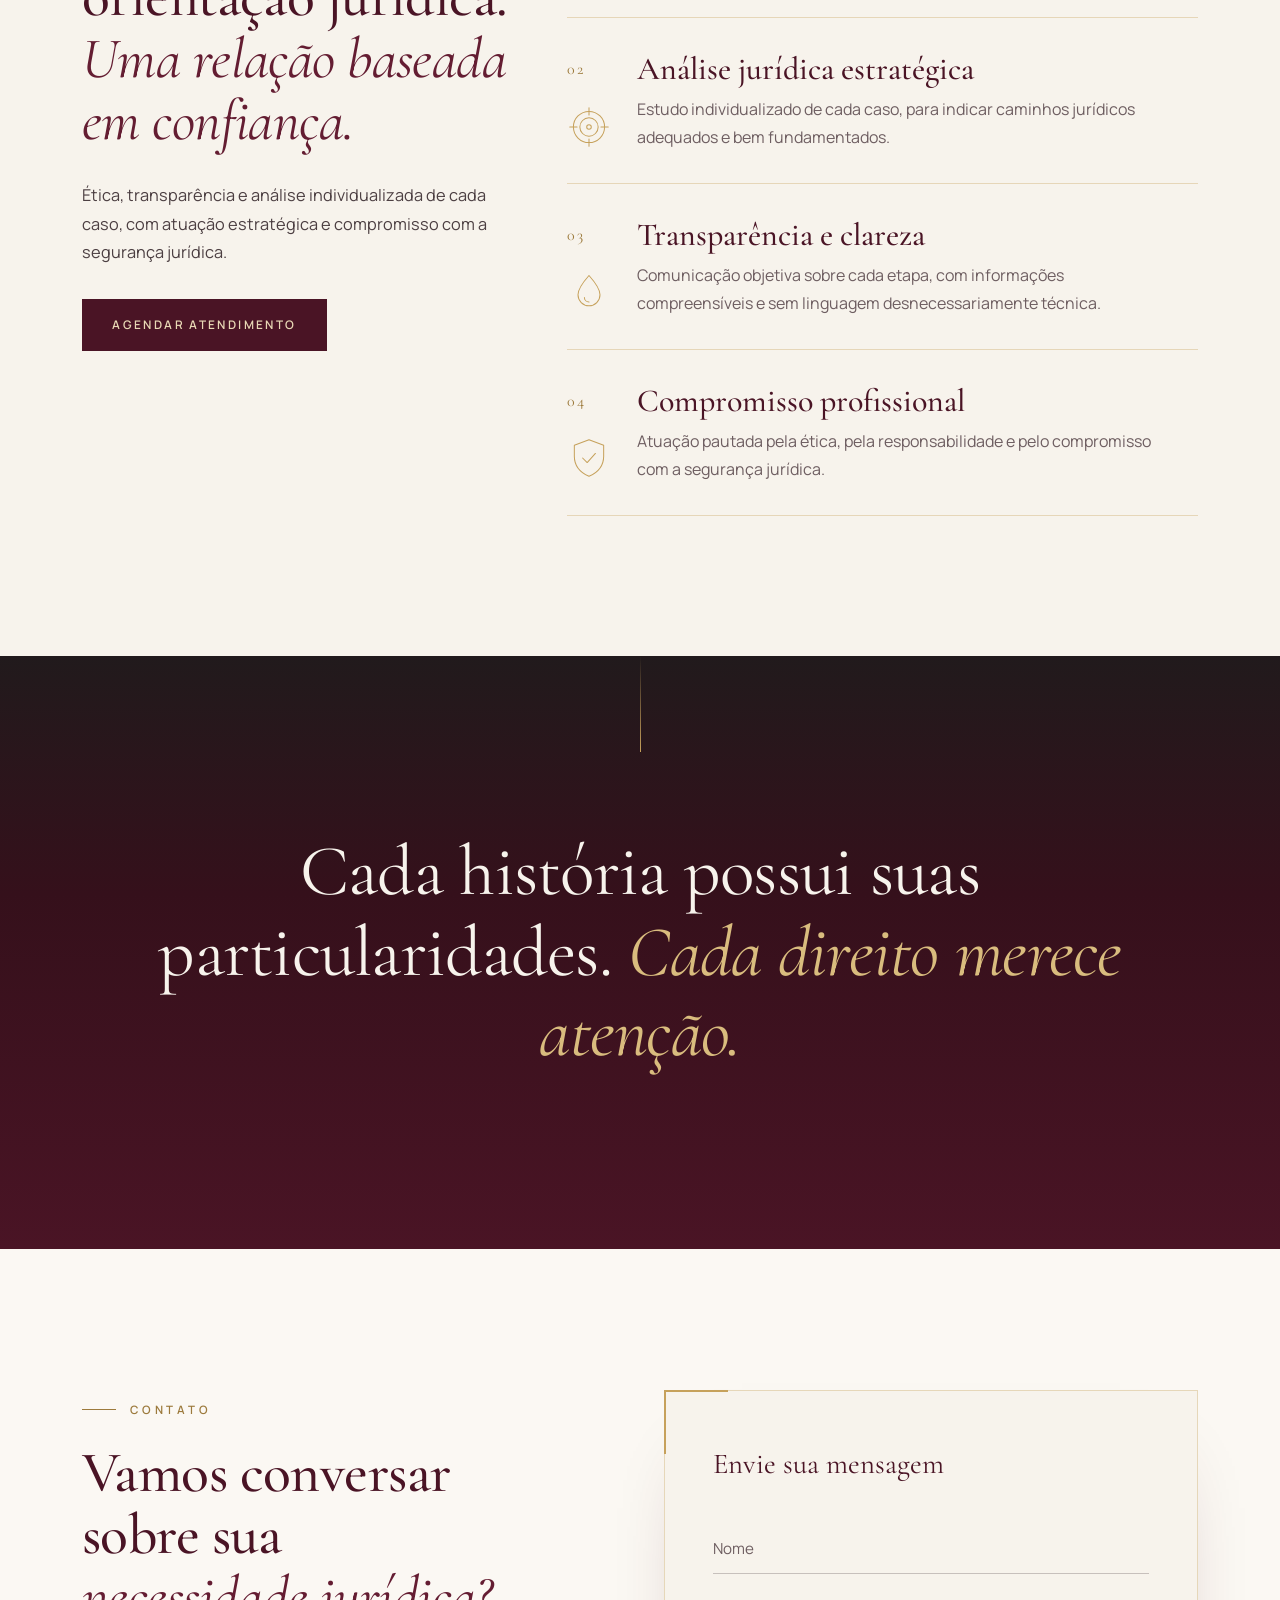
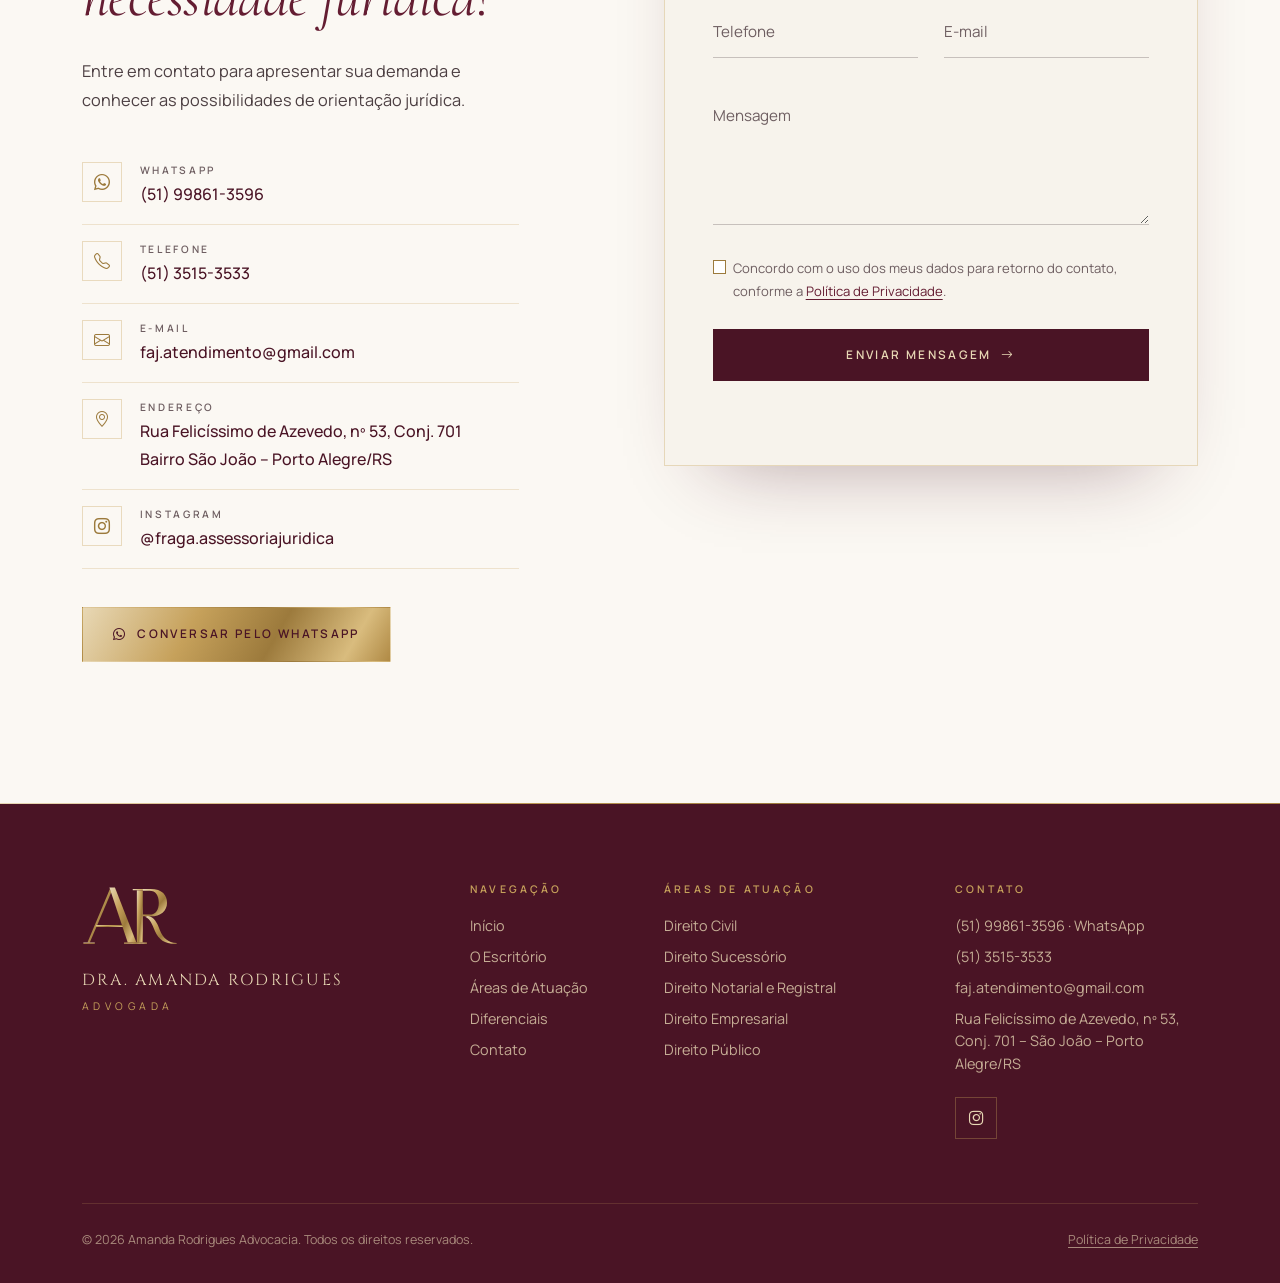
==== commit ea47736f: "Site Amanda: domínio advocaciamandarodrigues.com (.org e .online redirecionam) - canonical, Open Gra" ====
--- a/sites_clientes/amanda-rodrigues/site/index.html
+++ b/sites_clientes/amanda-rodrigues/site/index.html
@@ -10,8 +10,8 @@
   <meta name="author" content="Amanda Rodrigues Advocacia">
   <meta name="robots" content="index, follow">
   <meta name="theme-color" content="#4A1425">
-  <!-- SUBSTITUIR "https://www.seudominio.com.br/" pelo domínio definitivo (aqui e nas tags abaixo) -->
-  <link rel="canonical" href="https://www.seudominio.com.br/">
+  <!-- Domínio principal: advocaciamandarodrigues.com (.org e .online redirecionam para ele) -->
+  <link rel="canonical" href="https://advocaciamandarodrigues.com/">
 
   <!-- Open Graph / redes sociais -->
   <meta property="og:type" content="website">
@@ -19,8 +19,8 @@
   <meta property="og:site_name" content="Amanda Rodrigues Advocacia">
   <meta property="og:title" content="Amanda Rodrigues Advocacia | Direito com propósito">
   <meta property="og:description" content="Atuação jurídica estratégica, personalizada e comprometida com a segurança dos seus direitos. Porto Alegre/RS.">
-  <meta property="og:url" content="https://www.seudominio.com.br/">
-  <meta property="og:image" content="https://www.seudominio.com.br/assets/img/branding/og-image.jpg">
+  <meta property="og:url" content="https://advocaciamandarodrigues.com/">
+  <meta property="og:image" content="https://advocaciamandarodrigues.com/assets/img/branding/og-image.jpg">
   <meta property="og:image:width" content="1200">
   <meta property="og:image:height" content="630">
   <meta name="twitter:card" content="summary_large_image">
@@ -52,8 +52,8 @@
     "@type": "LegalService",
     "name": "Amanda Rodrigues Advocacia",
     "description": "Advocacia em Direito Civil, Sucessório, Notarial e Registral, Empresarial e Público.",
-    "url": "https://www.seudominio.com.br/",
-    "image": "https://www.seudominio.com.br/assets/img/institucional/amanda-rodrigues-900.jpg",
+    "url": "https://advocaciamandarodrigues.com/",
+    "image": "https://advocaciamandarodrigues.com/assets/img/institucional/amanda-rodrigues-900.jpg",
     "telephone": "+55-51-3515-3533",
     "email": "faj.atendimento@gmail.com",
     "address": {
